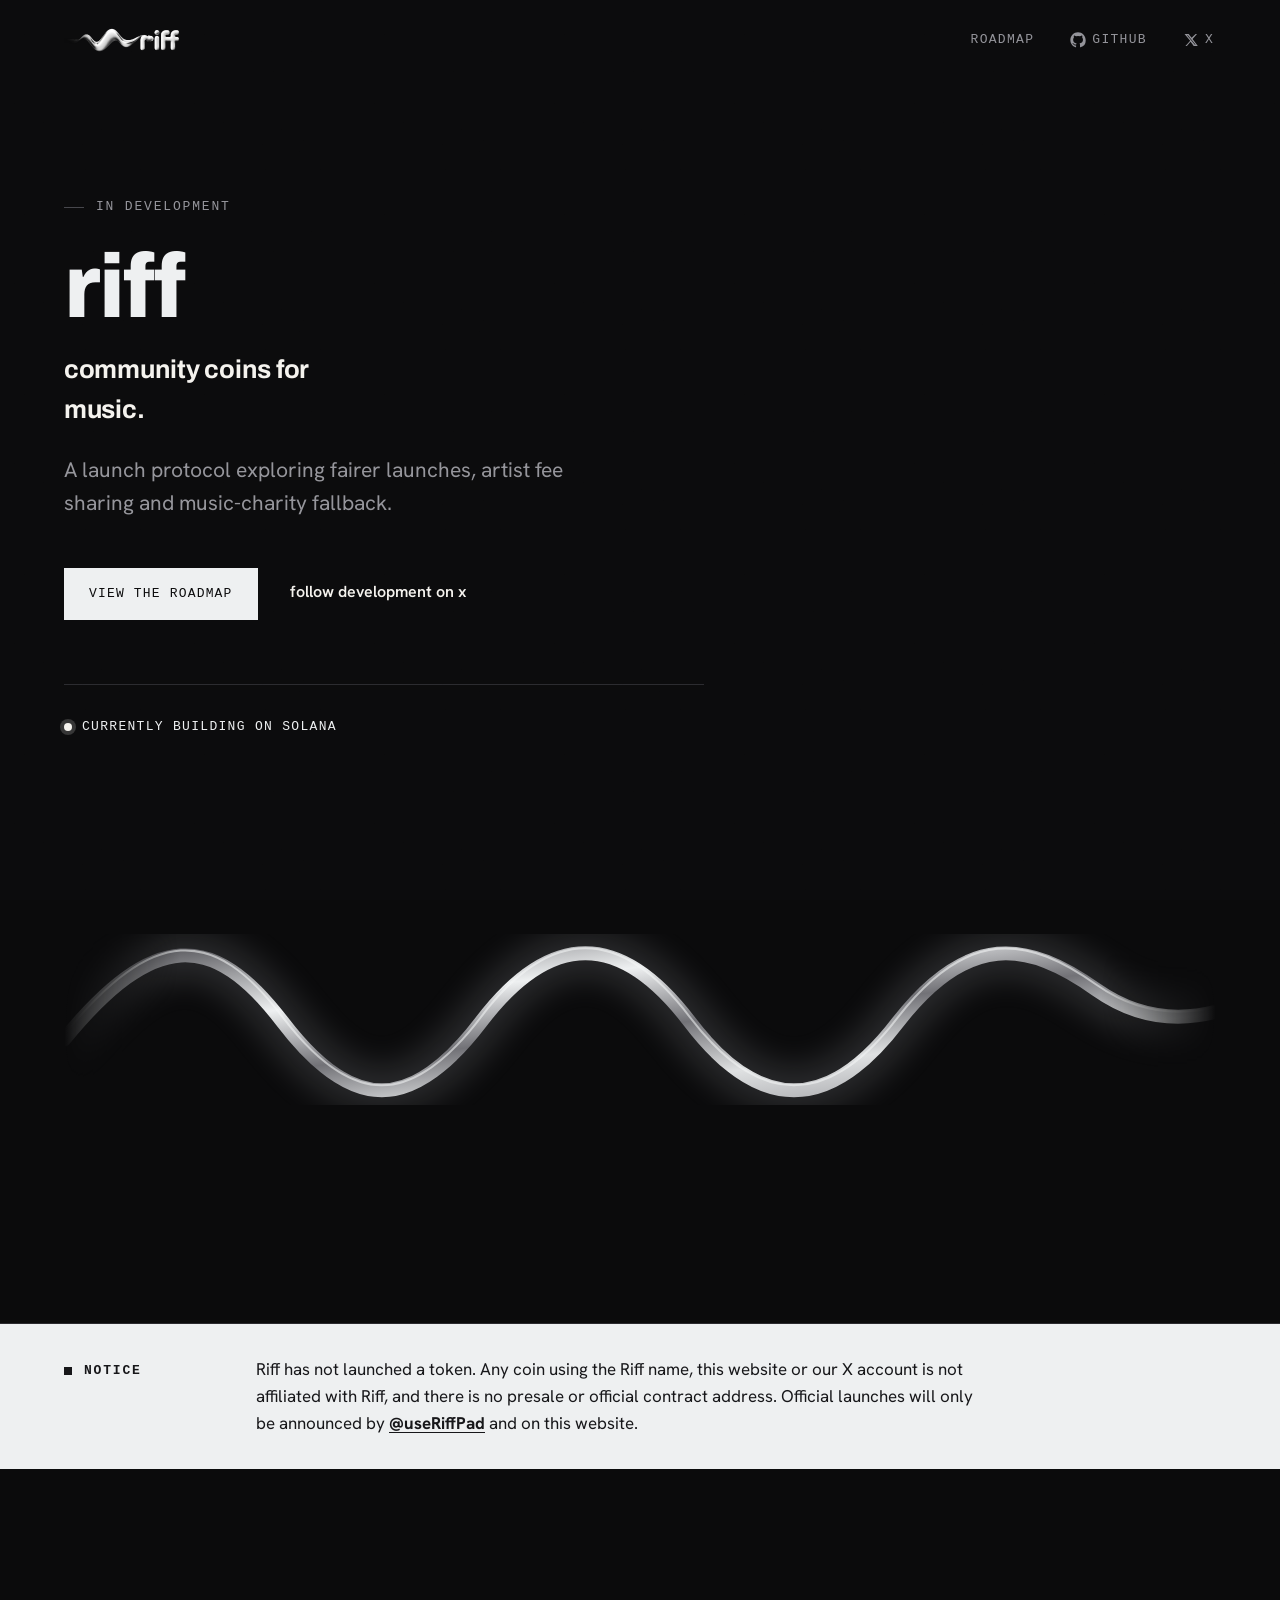
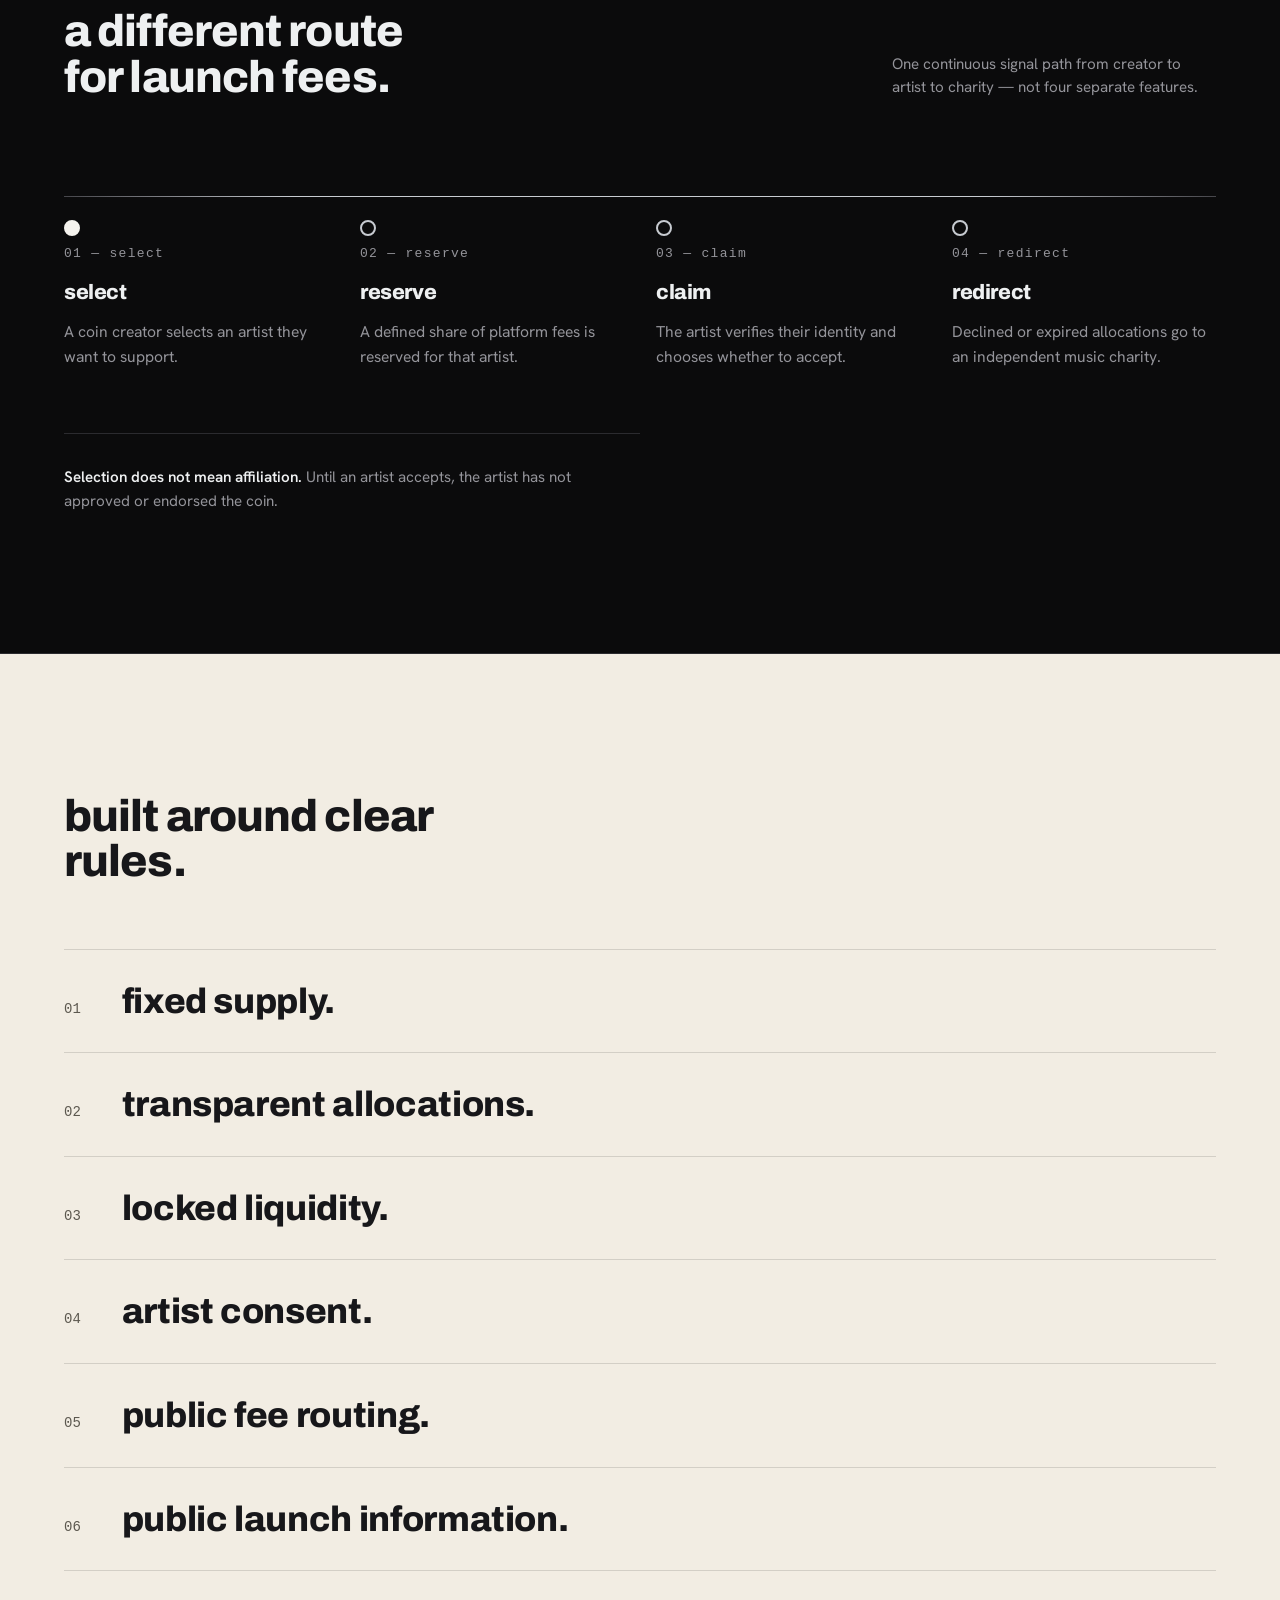
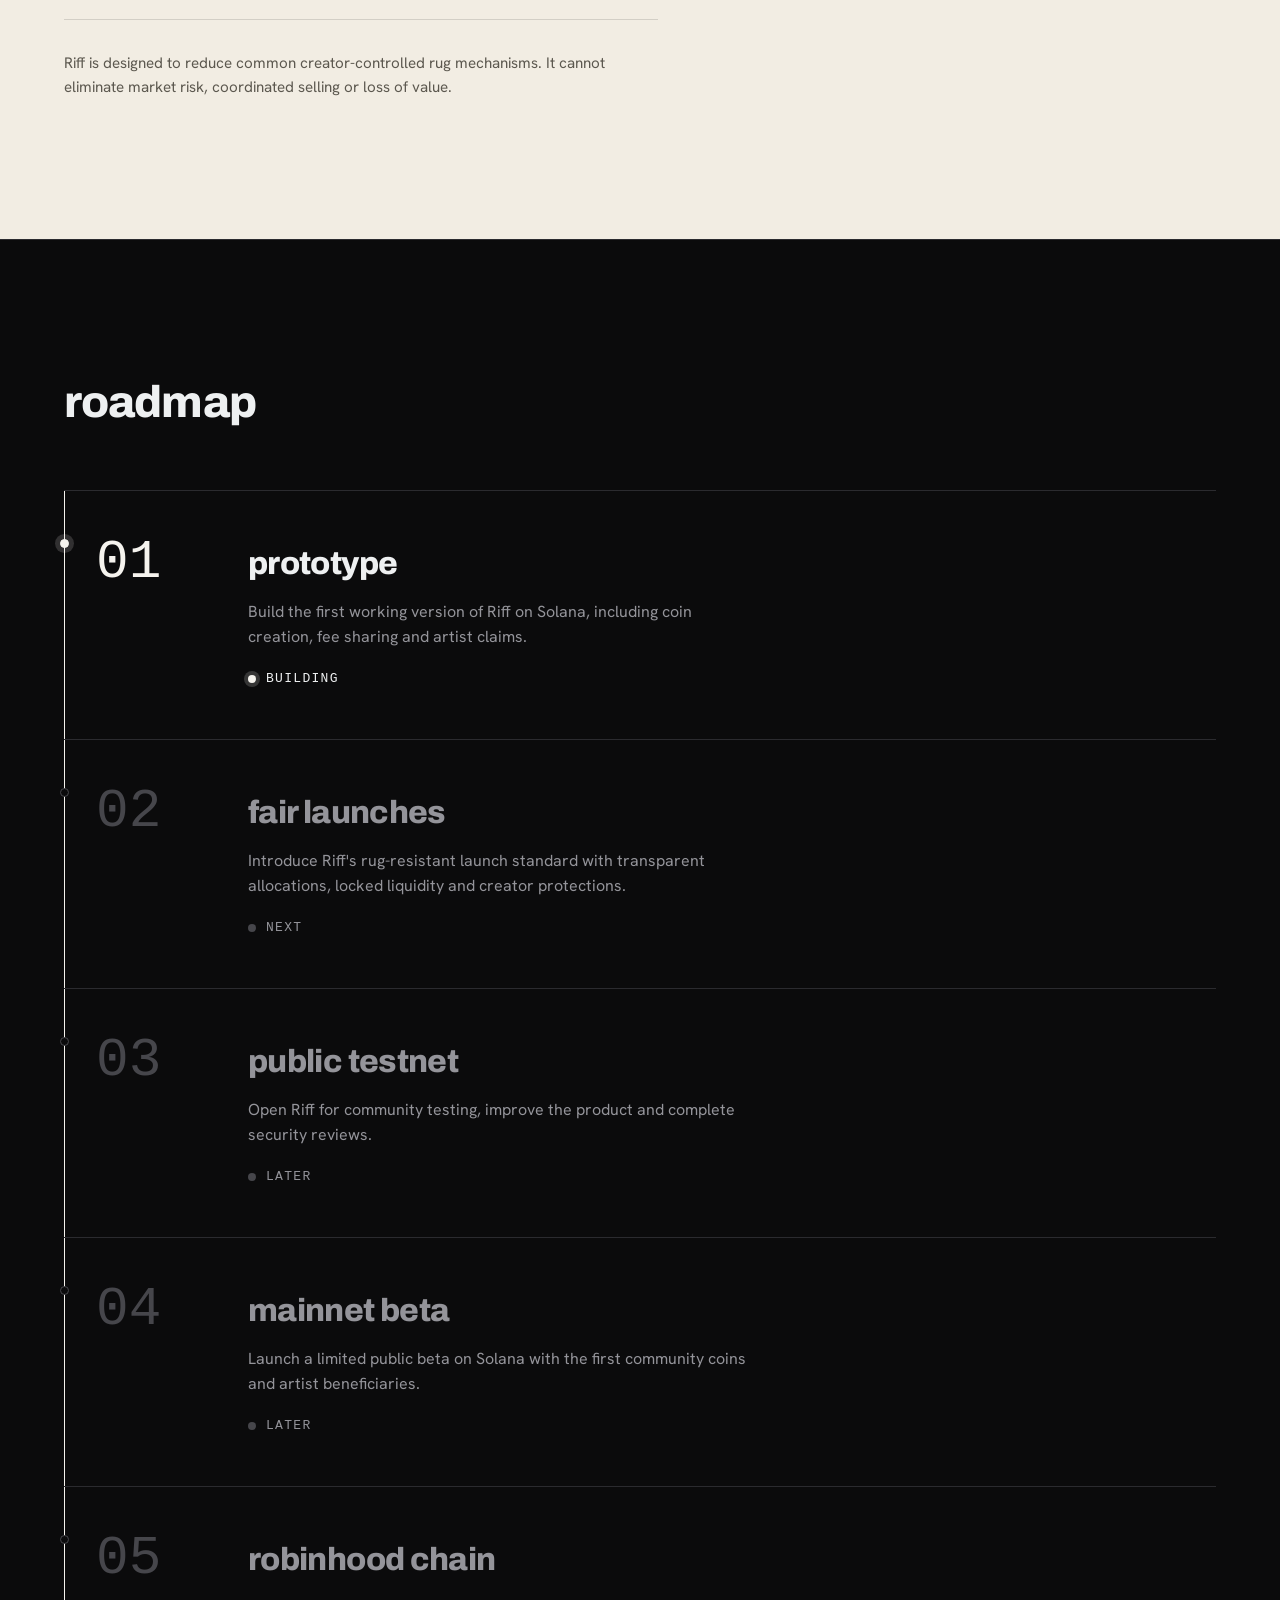
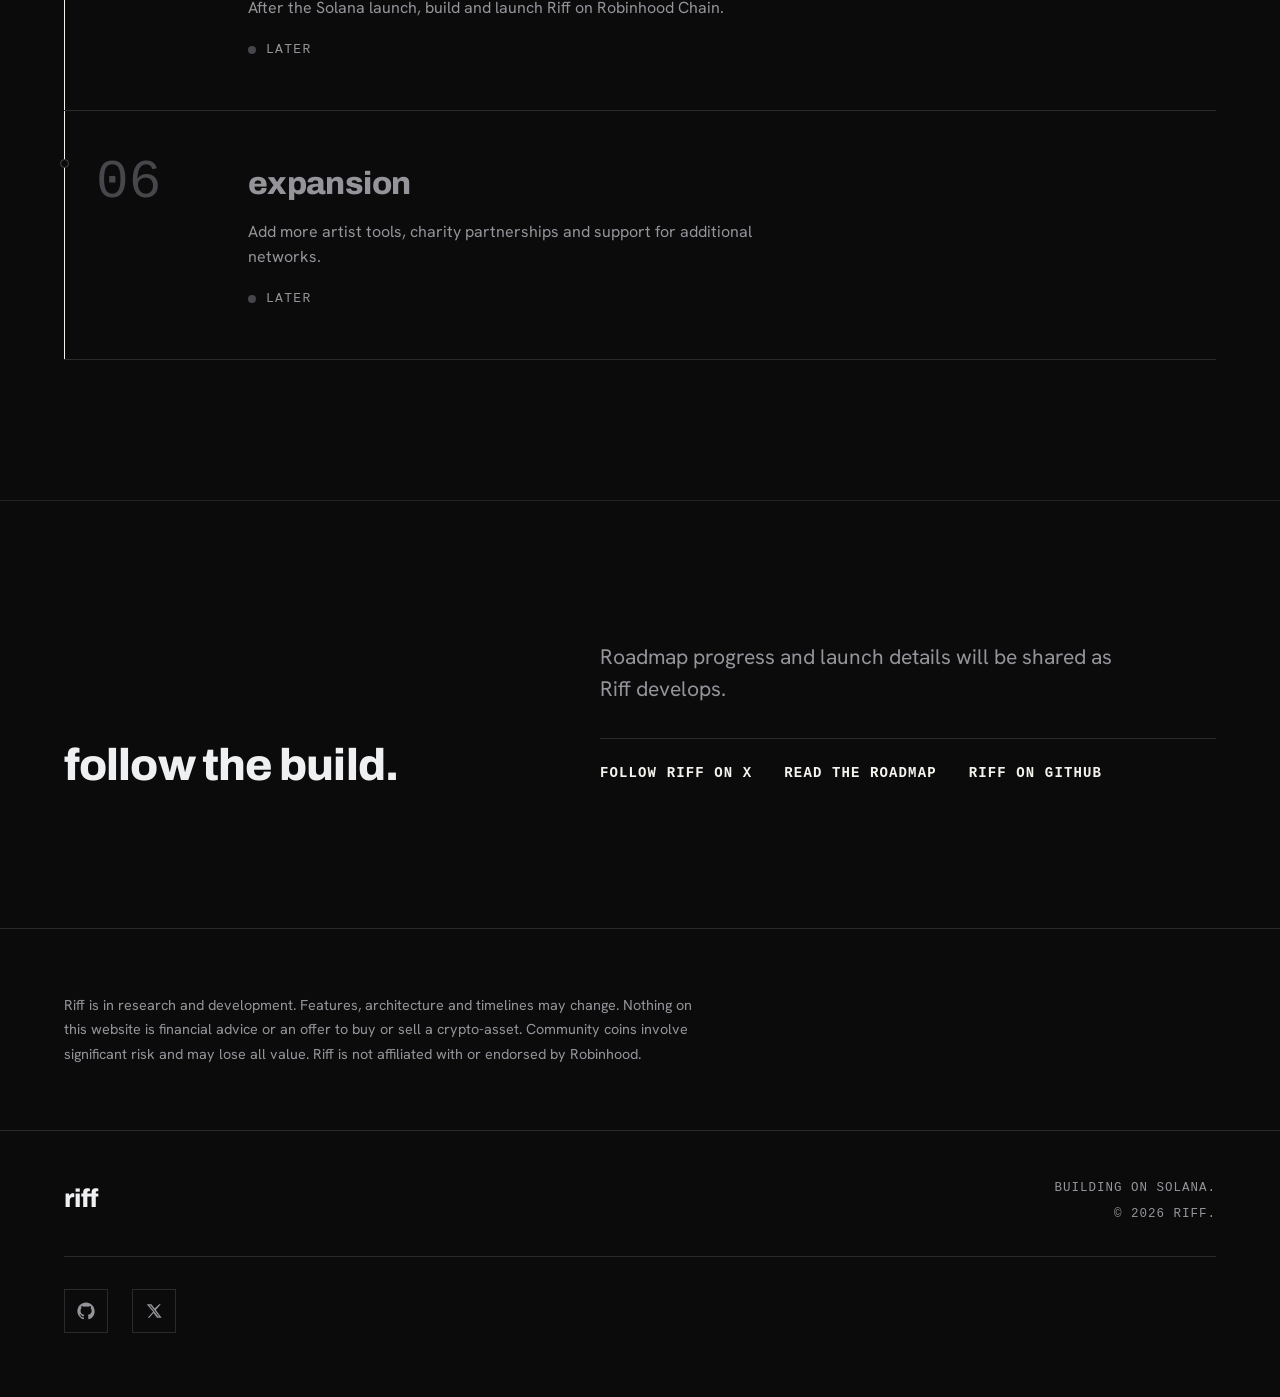
==== index.html @ 33f4cc43 "Add notice that Riff has not launched a token" ====
<!doctype html>
<html lang="en" class="no-js">
<head>
<meta charset="utf-8">
<script>document.documentElement.className='js';</script>
<title>riff — community coins for music</title>
<meta name="description" content="Riff is a launch protocol exploring fairer community coins, artist fee sharing and music-charity fallback.">
<meta name="viewport" content="width=device-width, initial-scale=1">
<meta name="theme-color" content="#0b0b0c">
<link rel="canonical" href="https://use-riff.github.io/">

<link rel="icon" href="assets/favicon.svg" type="image/svg+xml">
<link rel="alternate icon" href="assets/favicon.svg">
<link rel="apple-touch-icon" href="assets/favicon.svg">

<link rel="preload" href="assets/fonts/archivo-variable.woff2" as="font" type="font/woff2" crossorigin>
<link rel="preload" href="assets/fonts/hanken-grotesk-variable.woff2" as="font" type="font/woff2" crossorigin>
<link rel="stylesheet" href="style.css">

<!-- Open Graph -->
<meta property="og:type" content="website">
<meta property="og:title" content="riff — community coins for music">
<meta property="og:description" content="Riff is a launch protocol exploring fairer community coins, artist fee sharing and music-charity fallback.">
<meta property="og:url" content="https://use-riff.github.io/">
<meta property="og:image" content="https://use-riff.github.io/assets/social-card.jpg">
<meta property="og:image:width" content="1200">
<meta property="og:image:height" content="630">

<!-- Twitter / X -->
<meta name="twitter:card" content="summary_large_image">
<meta name="twitter:title" content="riff — community coins for music">
<meta name="twitter:description" content="Riff is a launch protocol exploring fairer community coins, artist fee sharing and music-charity fallback.">
<meta name="twitter:image" content="https://use-riff.github.io/assets/social-card.jpg">

<script type="application/ld+json">
{
  "@context": "https://schema.org",
  "@type": "Organization",
  "name": "riff",
  "url": "https://use-riff.github.io/",
  "description": "Riff is a launch protocol exploring fairer community coins, artist fee sharing and music-charity fallback.",
  "sameAs": [
    "https://github.com/use-riff",
    "https://x.com/useRiffPad"
  ]
}
</script>
</head>
<body>

<a class="skip-link" href="#main">Skip to content</a>

<header class="site-header" data-header>
  <a class="brand" href="#top">
    <img src="assets/riff-logo.webp" width="920" height="191" alt="riff" loading="eager" decoding="async">
  </a>
  <nav aria-label="Primary">
    <ul class="nav-links">
      <li><a href="#roadmap">roadmap</a></li>
      <li>
        <a href="https://github.com/use-riff" target="_blank" rel="noopener noreferrer" aria-label="GitHub">
          <svg class="nav-icon" viewBox="0 0 24 24" fill="currentColor" aria-hidden="true"><path d="M12 .5C5.73.5.5 5.73.5 12c0 5.1 3.29 9.4 7.86 10.94.57.1.78-.25.78-.55v-2.17c-3.2.7-3.87-1.35-3.87-1.35-.53-1.34-1.3-1.7-1.3-1.7-1.06-.72.08-.71.08-.71 1.17.08 1.78 1.2 1.78 1.2 1.04 1.78 2.73 1.27 3.4.97.1-.75.4-1.27.73-1.56-2.55-.29-5.23-1.28-5.23-5.69 0-1.26.45-2.29 1.19-3.09-.12-.29-.52-1.46.11-3.05 0 0 .97-.31 3.18 1.18a11 11 0 0 1 5.79 0c2.2-1.49 3.17-1.18 3.17-1.18.64 1.59.24 2.76.12 3.05.74.8 1.19 1.83 1.19 3.09 0 4.42-2.69 5.4-5.25 5.68.42.36.78 1.07.78 2.16v3.2c0 .31.21.66.79.55A10.52 10.52 0 0 0 23.5 12C23.5 5.73 18.27.5 12 .5z"/></svg>
          <span class="nav-label">github</span>
        </a>
      </li>
      <li>
        <a href="https://x.com/useRiffPad" target="_blank" rel="noopener noreferrer" aria-label="X">
          <svg class="nav-icon" viewBox="0 0 24 24" fill="currentColor" aria-hidden="true"><path d="M18.9 3H21l-6.6 7.53L22.2 21h-6.1l-4.78-6.24L5.8 21H3.7l7.06-8.06L2.3 3h6.24l4.32 5.71L18.9 3zm-1.07 16.17h1.13L7.24 4.74H6.03l11.8 14.43z"/></svg>
          <span class="nav-label">x</span>
        </a>
      </li>
    </ul>
  </nav>
</header>

<main id="main">

  <!-- ============================== HERO ============================== -->
  <section class="hero" id="top">
    <div class="container">
      <div class="hero-copy">
        <p class="eyebrow">in development</p>
        <h1>riff</h1>
        <p class="hero-statement">community coins for music.</p>
        <p class="hero-lead">A launch protocol exploring fairer launches, artist fee sharing and music-charity fallback.</p>
        <div class="hero-actions">
          <a class="btn" href="#roadmap">view the roadmap</a>
          <a class="text-link" href="https://x.com/useRiffPad" target="_blank" rel="noopener noreferrer">follow development on x</a>
        </div>
        <div class="hero-status-row">
          <span class="status is-live"><i class="dot" aria-hidden="true"></i>currently building on solana</span>
        </div>
      </div>

      <div class="sculpture-wrap" aria-hidden="true">
        <div class="sculpture" data-sculpture>
          <svg viewBox="0 0 1160 300" preserveAspectRatio="xMidYMid meet">
            <defs>
              <linearGradient id="ribbonGrad" x1="0%" y1="0%" x2="100%" y2="100%">
                <stop offset="0%" stop-color="#4d4d52"/>
                <stop offset="30%" stop-color="#eef0f1"/>
                <stop offset="52%" stop-color="#727277"/>
                <stop offset="72%" stop-color="#dfe1e2"/>
                <stop offset="100%" stop-color="#8b8b90"/>
              </linearGradient>
              <linearGradient id="edgeFadeGrad" x1="0%" y1="0%" x2="100%" y2="0%">
                <stop offset="0%" stop-color="#fff" stop-opacity="0"/>
                <stop offset="10%" stop-color="#fff" stop-opacity="1"/>
                <stop offset="90%" stop-color="#fff" stop-opacity="1"/>
                <stop offset="100%" stop-color="#fff" stop-opacity="0"/>
              </linearGradient>
              <mask id="edgeFade">
                <rect x="0" y="0" width="1160" height="300" fill="url(#edgeFadeGrad)"/>
              </mask>
              <filter id="ribbonBlur" x="-20%" y="-100%" width="140%" height="300%">
                <feGaussianBlur stdDeviation="16"/>
              </filter>
            </defs>
            <g mask="url(#edgeFade)">
              <g class="ribbon-anim">
                <path d="M0,168 C90,58 150,58 220,150 C290,242 350,242 420,150 C490,58 560,58 630,150 C700,242 770,242 840,150 C910,60 970,68 1040,118 C1080,146 1120,150 1160,140"
                      fill="none" stroke="#c7cbd1" stroke-width="46" stroke-linecap="round" opacity="0.16" filter="url(#ribbonBlur)"/>
                <path d="M0,168 C90,58 150,58 220,150 C290,242 350,242 420,150 C490,58 560,58 630,150 C700,242 770,242 840,150 C910,60 970,68 1040,118 C1080,146 1120,150 1160,140"
                      fill="none" stroke="url(#ribbonGrad)" stroke-width="14" stroke-linecap="round"/>
                <path transform="translate(0,-5)" d="M0,168 C90,58 150,58 220,150 C290,242 350,242 420,150 C490,58 560,58 630,150 C700,242 770,242 840,150 C910,60 970,68 1040,118 C1080,146 1120,150 1160,140"
                      fill="none" stroke="#f6f7f8" stroke-width="2" stroke-linecap="round" opacity="0.55"/>
              </g>
            </g>
          </svg>
        </div>
      </div>
    </div>
  </section>

  <!-- ============================== NOTICE ============================= -->
  <section class="notice" aria-labelledby="notice-title">
    <div class="container">
      <h2 id="notice-title" class="notice-label">notice</h2>
      <p>Riff has not launched a token. Any coin using the Riff name, this website or our X account is not affiliated with Riff, and there is no presale or official contract address. Official launches will only be announced by <a class="notice-link" href="https://x.com/useRiffPad" target="_blank" rel="noopener noreferrer">@useRiffPad</a> and on this website.</p>
    </div>
  </section>

  <!-- ========================== HOW IT WORKS =========================== -->
  <section class="how reveal" id="how-it-works">
    <div class="container">
      <div class="section-head">
        <h2>a different route for launch fees.</h2>
        <p class="section-note">One continuous signal path from creator to artist to charity — not four separate features.</p>
      </div>

      <div class="signal-path">
        <div class="signal-step">
          <span class="signal-num">01 — select</span>
          <h3>select</h3>
          <p>A coin creator selects an artist they want to support.</p>
        </div>
        <div class="signal-step">
          <span class="signal-num">02 — reserve</span>
          <h3>reserve</h3>
          <p>A defined share of platform fees is reserved for that artist.</p>
        </div>
        <div class="signal-step">
          <span class="signal-num">03 — claim</span>
          <h3>claim</h3>
          <p>The artist verifies their identity and chooses whether to accept.</p>
        </div>
        <div class="signal-step">
          <span class="signal-num">04 — redirect</span>
          <h3>redirect</h3>
          <p>Declined or expired allocations go to an independent music charity.</p>
        </div>
      </div>

      <p class="how-note"><strong>Selection does not mean affiliation.</strong> Until an artist accepts, the artist has not approved or endorsed the coin.</p>
    </div>
  </section>

  <!-- ============================ PRINCIPLES =========================== -->
  <section class="principles reveal" id="principles">
    <div class="container">
      <div class="section-head">
        <h2>built around clear rules.</h2>
      </div>
      <ul class="manifesto">
        <li><span class="idx">01</span><p>fixed supply.</p></li>
        <li><span class="idx">02</span><p>transparent allocations.</p></li>
        <li><span class="idx">03</span><p>locked liquidity.</p></li>
        <li><span class="idx">04</span><p>artist consent.</p></li>
        <li><span class="idx">05</span><p>public fee routing.</p></li>
        <li><span class="idx">06</span><p>public launch information.</p></li>
      </ul>
      <p class="principles-note">Riff is designed to reduce common creator-controlled rug mechanisms. It cannot eliminate market risk, coordinated selling or loss of value.</p>
    </div>
  </section>

  <!-- ============================== ROADMAP ============================ -->
  <section class="roadmap reveal" id="roadmap">
    <div class="container">
      <div class="section-head">
        <h2>roadmap</h2>
      </div>

      <div class="roadmap-list" data-roadmap-list>
        <div class="roadmap-track"></div>
        <div class="roadmap-progress" data-roadmap-progress></div>

        <div class="roadmap-item is-active">
          <div class="roadmap-num">01</div>
          <div class="roadmap-body">
            <h3>prototype</h3>
            <p>Build the first working version of Riff on Solana, including coin creation, fee sharing and artist claims.</p>
            <span class="status is-live"><i class="dot" aria-hidden="true"></i>building</span>
          </div>
        </div>

        <div class="roadmap-item">
          <div class="roadmap-num">02</div>
          <div class="roadmap-body">
            <h3>fair launches</h3>
            <p>Introduce Riff's rug-resistant launch standard with transparent allocations, locked liquidity and creator protections.</p>
            <span class="status"><i class="dot" aria-hidden="true"></i>next</span>
          </div>
        </div>

        <div class="roadmap-item">
          <div class="roadmap-num">03</div>
          <div class="roadmap-body">
            <h3>public testnet</h3>
            <p>Open Riff for community testing, improve the product and complete security reviews.</p>
            <span class="status"><i class="dot" aria-hidden="true"></i>later</span>
          </div>
        </div>

        <div class="roadmap-item">
          <div class="roadmap-num">04</div>
          <div class="roadmap-body">
            <h3>mainnet beta</h3>
            <p>Launch a limited public beta on Solana with the first community coins and artist beneficiaries.</p>
            <span class="status"><i class="dot" aria-hidden="true"></i>later</span>
          </div>
        </div>

        <div class="roadmap-item">
          <div class="roadmap-num">05</div>
          <div class="roadmap-body">
            <h3>robinhood chain</h3>
            <p>After the Solana launch, build and launch Riff on Robinhood Chain.</p>
            <span class="status"><i class="dot" aria-hidden="true"></i>later</span>
          </div>
        </div>

        <div class="roadmap-item">
          <div class="roadmap-num">06</div>
          <div class="roadmap-body">
            <h3>expansion</h3>
            <p>Add more artist tools, charity partnerships and support for additional networks.</p>
            <span class="status"><i class="dot" aria-hidden="true"></i>later</span>
          </div>
        </div>
      </div>
    </div>
  </section>

  <!-- ============================= UPDATES ============================= -->
  <section class="updates reveal" id="updates">
    <div class="container">
      <h2>follow the build.</h2>
      <div class="updates-body">
        <p>Roadmap progress and launch details will be shared as Riff develops.</p>
        <div class="updates-links">
          <a class="text-link" href="https://x.com/useRiffPad" target="_blank" rel="noopener noreferrer">follow riff on x</a>
          <a class="text-link" href="#roadmap">read the roadmap</a>
          <a class="text-link" href="https://github.com/use-riff" target="_blank" rel="noopener noreferrer">riff on github</a>
        </div>
      </div>
    </div>
  </section>

  <!-- ============================ DISCLAIMER =========================== -->
  <section class="disclaimer">
    <div class="container">
      <p>Riff is in research and development. Features, architecture and timelines may change. Nothing on this website is financial advice or an offer to buy or sell a crypto-asset. Community coins involve significant risk and may lose all value. Riff is not affiliated with or endorsed by Robinhood.</p>
    </div>
  </section>

</main>

<footer class="site-footer">
  <div class="container">
    <div class="footer-row">
      <span class="footer-brand">riff</span>
      <div class="footer-meta">
        <span>building on solana.</span>
        <span>&copy; 2026 riff.</span>
      </div>
    </div>
    <div class="footer-links">
      <a href="https://github.com/use-riff" target="_blank" rel="noopener noreferrer" aria-label="Riff on GitHub">
        <svg viewBox="0 0 24 24" fill="currentColor" aria-hidden="true"><path d="M12 .5C5.73.5.5 5.73.5 12c0 5.1 3.29 9.4 7.86 10.94.57.1.78-.25.78-.55v-2.17c-3.2.7-3.87-1.35-3.87-1.35-.53-1.34-1.3-1.7-1.3-1.7-1.06-.72.08-.71.08-.71 1.17.08 1.78 1.2 1.78 1.2 1.04 1.78 2.73 1.27 3.4.97.1-.75.4-1.27.73-1.56-2.55-.29-5.23-1.28-5.23-5.69 0-1.26.45-2.29 1.19-3.09-.12-.29-.52-1.46.11-3.05 0 0 .97-.31 3.18 1.18a11 11 0 0 1 5.79 0c2.2-1.49 3.17-1.18 3.17-1.18.64 1.59.24 2.76.12 3.05.74.8 1.19 1.83 1.19 3.09 0 4.42-2.69 5.4-5.25 5.68.42.36.78 1.07.78 2.16v3.2c0 .31.21.66.79.55A10.52 10.52 0 0 0 23.5 12C23.5 5.73 18.27.5 12 .5z"/></svg>
      </a>
      <a href="https://x.com/useRiffPad" target="_blank" rel="noopener noreferrer" aria-label="Riff on X">
        <svg viewBox="0 0 24 24" fill="currentColor" aria-hidden="true"><path d="M18.9 3H21l-6.6 7.53L22.2 21h-6.1l-4.78-6.24L5.8 21H3.7l7.06-8.06L2.3 3h6.24l4.32 5.71L18.9 3zm-1.07 16.17h1.13L7.24 4.74H6.03l11.8 14.43z"/></svg>
      </a>
    </div>
  </div>
</footer>

<script src="script.js" defer></script>
</body>
</html>
---- style.css ----
/* ==========================================================================
   riff — style system
   Underground audio hardware meets experimental editorial design.
   ========================================================================== */

@font-face{
  font-family:'Archivo';
  src:url('assets/fonts/archivo-variable.woff2') format('woff2');
  font-weight:100 900;
  font-style:normal;
  font-display:swap;
}
@font-face{
  font-family:'Hanken Grotesk';
  src:url('assets/fonts/hanken-grotesk-variable.woff2') format('woff2');
  font-weight:300 800;
  font-style:normal;
  font-display:swap;
}

:root{
  /* color */
  --c-black:#0b0b0c;
  --c-graphite-1:#151517;
  --c-graphite-2:#2b2b2f;
  --c-graphite-3:#46464b;
  --c-offwhite:#f2ede3;
  --c-ink:#17171a;
  --c-ink-muted:#5c584f;
  --c-ink-line:rgba(23,23,26,0.14);
  --c-silver:#c7cbd1;
  --c-silver-bright:#eef0f1;
  --c-white:#f5f3ee;
  --c-muted:#94949a;
  --c-active:#f5f3ee;
  --c-active-dim:#38383c;

  /* type */
  --font-display:'Archivo', Arial Black, sans-serif;
  --font-body:'Hanken Grotesk', system-ui, -apple-system, sans-serif;
  --font-mono: ui-monospace, 'SF Mono', 'Cascadia Mono', 'Roboto Mono', Consolas, monospace;

  --fs-hero: clamp(3.4rem, 4.4vw + 2.1rem, 8.4rem);
  --fs-h2: clamp(2.1rem, 1.6vw + 1.5rem, 3.6rem);
  --fs-h3: clamp(1.3rem, 0.7vw + 1.05rem, 1.7rem);
  --fs-lead: clamp(1.125rem, 0.4vw + 1rem, 1.4rem);
  --fs-body: 1rem;
  --fs-label: 0.8125rem;
  --fs-num: clamp(2.6rem, 3vw + 1rem, 5.5rem);

  /* spacing */
  --sp-1:4px; --sp-2:8px; --sp-3:12px; --sp-4:16px; --sp-5:24px;
  --sp-6:32px; --sp-7:48px; --sp-8:64px; --sp-9:96px; --sp-10:140px;

  --gutter: clamp(20px, 5vw, 64px);
  --maxw: 1440px;

  /* motion */
  --ease: cubic-bezier(.16,.84,.44,1);
  --dur-fast:150ms; --dur-med:420ms; --dur-slow:900ms;
}

/* ---- reset ---- */
*,*::before,*::after{box-sizing:border-box;}
html{-webkit-text-size-adjust:100%; scroll-behavior:smooth;}
@media (prefers-reduced-motion: reduce){
  html{scroll-behavior:auto;}
}
body{
  margin:0;
  background:var(--c-black);
  color:var(--c-white);
  font-family:var(--font-body);
  font-size:16px;
  line-height:1.55;
  overflow-x:hidden;
}
img{max-width:100%; display:block;}
a{color:inherit;}
h1,h2,h3{
  font-family:var(--font-display);
  font-weight:800;
  letter-spacing:-0.02em;
  margin:0;
}
p{margin:0;}
ul{margin:0; padding:0; list-style:none;}
button{font:inherit;}

::selection{background:var(--c-active); color:var(--c-black);}
.principles ::selection{background:var(--c-ink); color:var(--c-offwhite);}

:focus{outline:none;}
:focus-visible{
  outline:2px solid var(--c-active);
  outline-offset:4px;
}
.principles :focus-visible{
  outline-color:var(--c-ink);
}

.container{
  max-width:var(--maxw);
  margin:0 auto;
  padding-left:var(--gutter);
  padding-right:var(--gutter);
}

/* ---- skip link ---- */
.skip-link{
  position:absolute;
  left:var(--sp-4);
  top:-60px;
  background:var(--c-white);
  color:var(--c-black);
  padding:12px 18px;
  font-family:var(--font-mono);
  font-size:14px;
  text-transform:uppercase;
  letter-spacing:0.08em;
  z-index:200;
  transition:top var(--dur-fast) var(--ease);
}
.skip-link:focus{top:var(--sp-4);}

/* ---- meta label / eyebrow ---- */
.eyebrow{
  font-family:var(--font-mono);
  font-size:var(--fs-label);
  text-transform:uppercase;
  letter-spacing:0.14em;
  color:var(--c-muted);
  display:flex;
  align-items:center;
  gap:var(--sp-3);
}
.eyebrow::before{
  content:"";
  width:20px;
  height:1px;
  background:var(--c-graphite-3);
  display:inline-block;
}

/* ---- header ---- */
.site-header{
  position:sticky;
  top:0;
  z-index:100;
  display:flex;
  align-items:center;
  justify-content:space-between;
  padding:18px var(--gutter);
  background:rgba(11,11,12,0);
  border-bottom:1px solid transparent;
  transition:background var(--dur-med) var(--ease), border-color var(--dur-med) var(--ease);
}
.site-header.is-scrolled{
  background:rgba(11,11,12,0.86);
  border-bottom-color:var(--c-graphite-2);
}
@supports (backdrop-filter: blur(6px)){
  .site-header.is-scrolled{ backdrop-filter:blur(6px); }
}
.brand{
  display:flex;
  align-items:center;
  gap:10px;
  text-decoration:none;
  min-height:44px;
}
.brand img{
  height:24px;
  width:auto;
}
.brand:focus-visible{outline-offset:6px;}

.nav-links{
  display:flex;
  align-items:center;
  gap:var(--sp-6);
}
.nav-links a{
  text-decoration:none;
  font-family:var(--font-mono);
  font-size:13px;
  text-transform:uppercase;
  letter-spacing:0.1em;
  color:var(--c-muted);
  padding:10px 2px;
  position:relative;
  min-height:44px;
  display:inline-flex;
  align-items:center;
}
.nav-links a::after{
  content:"";
  position:absolute;
  left:0; right:0; bottom:6px;
  height:1px;
  background:var(--c-silver-bright);
  transform:scaleX(0);
  transform-origin:left;
  transition:transform var(--dur-med) var(--ease);
}
.nav-links a:hover, .nav-links a:focus-visible{
  color:var(--c-white);
}
.nav-links a:hover::after, .nav-links a:focus-visible::after{
  transform:scaleX(1);
}
.nav-icon{width:16px; height:16px; vertical-align:-3px; margin-right:6px;}

@media (max-width:480px){
  .nav-links{gap:var(--sp-4);}
  .nav-label{display:none;}
  .nav-icon{margin-right:0;}
  .brand img{height:20px;}
}

/* ---- text links ---- */
.text-link{
  text-decoration:none;
  font-weight:600;
  color:var(--c-white);
  background-image:linear-gradient(var(--c-silver-bright), var(--c-silver-bright));
  background-repeat:no-repeat;
  background-position:0 100%;
  background-size:0% 1px;
  padding-bottom:3px;
  transition:background-size var(--dur-med) var(--ease);
}
.text-link:hover, .text-link:focus-visible{background-size:100% 1px;}
.text-link--muted{color:var(--c-muted);}

/* ---- buttons ---- */
.btn{
  display:inline-flex;
  align-items:center;
  justify-content:center;
  gap:var(--sp-2);
  font-family:var(--font-mono);
  font-size:13px;
  text-transform:uppercase;
  letter-spacing:0.09em;
  text-decoration:none;
  padding:15px 24px;
  min-height:44px;
  border:1px solid var(--c-silver-bright);
  background:var(--c-silver-bright);
  color:var(--c-black);
  transition:background var(--dur-fast) var(--ease), color var(--dur-fast) var(--ease), border-color var(--dur-fast) var(--ease);
}
.btn:hover, .btn:focus-visible{background:transparent; color:var(--c-silver-bright);}
.btn.ghost{background:transparent; color:var(--c-white); border-color:var(--c-graphite-3);}
.btn.ghost:hover, .btn.ghost:focus-visible{border-color:var(--c-silver-bright); color:var(--c-silver-bright);}

/* ---- status ---- */
.status{
  display:inline-flex;
  align-items:center;
  gap:10px;
  font-family:var(--font-mono);
  font-size:var(--fs-label);
  text-transform:uppercase;
  letter-spacing:0.1em;
  color:var(--c-muted);
}
.status .dot{
  width:8px; height:8px; border-radius:50%;
  background:var(--c-graphite-3);
  flex:none;
}
.status.is-live .dot{
  background:var(--c-active);
  box-shadow:0 0 0 4px rgba(245,243,238,0.18);
}
.status.is-live{color:var(--c-silver-bright);}

/* ==========================================================================
   HERO
   ========================================================================== */
.hero{
  position:relative;
  padding:calc(var(--sp-9) + 20px) 0 var(--sp-9);
  border-bottom:1px solid var(--c-graphite-2);
  overflow:hidden;
}
.hero .container{
  display:grid;
  grid-template-columns:minmax(0,1fr);
  gap:var(--sp-8);
}
.hero-copy{
  max-width:640px;
}
.hero-copy .eyebrow{margin-bottom:var(--sp-6);}
.hero h1{
  font-size:var(--fs-hero);
  line-height:0.86;
  text-transform:lowercase;
  color:var(--c-silver-bright);
  margin-bottom:var(--sp-5);
}
.hero-statement{
  font-family:var(--font-display);
  font-weight:700;
  font-size:var(--fs-h3);
  color:var(--c-white);
  text-transform:lowercase;
  max-width:20ch;
  margin-bottom:var(--sp-5);
  letter-spacing:-0.01em;
}
.hero-lead{
  font-size:var(--fs-lead);
  color:var(--c-muted);
  max-width:46ch;
  margin-bottom:var(--sp-7);
}
.hero-actions{
  display:flex;
  flex-wrap:wrap;
  align-items:center;
  gap:var(--sp-6);
  margin-bottom:var(--sp-8);
}
.hero-status-row{
  display:flex;
  flex-wrap:wrap;
  gap:var(--sp-5);
  align-items:center;
  padding-top:var(--sp-6);
  border-top:1px solid var(--c-graphite-2);
}

.sculpture-wrap{
  position:relative;
  width:100%;
  height:clamp(220px, 32vw, 420px);
  margin-top:var(--sp-4);
  perspective:1400px;
}
.sculpture{
  width:100%;
  height:100%;
  transform-style:preserve-3d;
  transition:transform 0.3s var(--ease);
  will-change:transform;
}
.sculpture svg{
  width:100%;
  height:100%;
  overflow:visible;
}
.ribbon-anim{
  transform-box:fill-box;
  transform-origin:center;
  animation:ribbonBob 9s ease-in-out infinite;
}
@keyframes ribbonBob{
  0%,100%{ transform:translateY(0) scaleY(1); }
  50%{ transform:translateY(-6px) scaleY(1.015); }
}
.anim-paused .ribbon-anim{ animation-play-state:paused; }

.hero h1{
  animation:heroResolve 1.1s var(--ease) both;
}
@keyframes heroResolve{
  from{ opacity:0; clip-path:inset(0 0 100% 0); }
  to{ opacity:1; clip-path:inset(0 0 0% 0); }
}

.sculpture-fallback-note{
  position:absolute;
  bottom:-2px;
  right:0;
  font-family:var(--font-mono);
  font-size:11px;
  color:var(--c-graphite-3);
  letter-spacing:0.08em;
  text-transform:uppercase;
}

/* ==========================================================================
   NOTICE
   ========================================================================== */
.notice{
  background:var(--c-silver-bright);
  color:var(--c-ink);
  padding:var(--sp-6) 0;
}
.notice .container{
  display:grid;
  grid-template-columns:160px minmax(0,1fr);
  gap:var(--sp-6);
  align-items:baseline;
}
.notice-label{
  font-family:var(--font-mono);
  font-size:var(--fs-label);
  font-weight:700;
  text-transform:uppercase;
  letter-spacing:0.14em;
  color:var(--c-ink);
  display:flex;
  align-items:center;
  gap:var(--sp-3);
}
.notice-label::before{
  content:"";
  width:8px; height:8px;
  background:var(--c-ink);
  flex:none;
}
.notice p{
  max-width:72ch;
  font-size:1.0625rem;
  line-height:1.6;
}
.notice-link{
  color:var(--c-ink);
  font-weight:700;
  text-decoration:underline;
  text-underline-offset:3px;
  text-decoration-thickness:1px;
}
.notice ::selection{background:var(--c-ink); color:var(--c-silver-bright);}
.notice :focus-visible{outline-color:var(--c-ink);}
@media (max-width:640px){
  .notice .container{grid-template-columns:1fr; gap:var(--sp-3);}
}

/* ==========================================================================
   SECTION SCAFFOLDING
   ========================================================================== */
section{position:relative;}
.section-head{
  display:flex;
  flex-wrap:wrap;
  justify-content:space-between;
  align-items:flex-end;
  gap:var(--sp-6);
  margin-bottom:var(--sp-8);
}
.section-head h2{
  font-size:var(--fs-h2);
  line-height:1.02;
  text-transform:lowercase;
  color:var(--c-silver-bright);
  max-width:14ch;
}
.section-note{
  max-width:36ch;
  color:var(--c-muted);
  font-size:0.95rem;
}

/* ==========================================================================
   HOW IT WORKS — signal path
   ========================================================================== */
.how{
  padding:var(--sp-10) 0;
  border-bottom:1px solid var(--c-graphite-2);
}
.signal-path{
  position:relative;
  display:grid;
  grid-template-columns:repeat(4, 1fr);
  gap:var(--sp-6);
  padding-top:var(--sp-6);
}
.signal-path::before{
  content:"";
  position:absolute;
  left:0; right:0; top:32px;
  height:1px;
  background:linear-gradient(90deg, var(--c-graphite-3), var(--c-silver) 20%, var(--c-silver) 80%, var(--c-graphite-3));
}
.signal-step{
  position:relative;
  padding-top:var(--sp-7);
}
.signal-step::before{
  content:"";
  position:absolute;
  top:24px; left:0;
  width:16px; height:16px;
  background:var(--c-black);
  border:2px solid var(--c-silver);
  border-radius:50%;
}
.signal-step:first-child::before{background:var(--c-active); border-color:var(--c-active);}
.signal-num{
  font-family:var(--font-mono);
  font-size:13px;
  color:var(--c-muted);
  letter-spacing:0.1em;
  display:block;
  margin-bottom:var(--sp-3);
}
.signal-step h3{
  font-size:1.3rem;
  text-transform:lowercase;
  margin-bottom:var(--sp-3);
  color:var(--c-silver-bright);
}
.signal-step p{
  color:var(--c-muted);
  font-size:0.98rem;
  max-width:34ch;
}
.how-note{
  margin-top:var(--sp-8);
  padding-top:var(--sp-6);
  border-top:1px solid var(--c-graphite-2);
  max-width:64ch;
  color:var(--c-muted);
  font-size:0.95rem;
}
.how-note strong{color:var(--c-silver-bright); font-weight:600;}

@media (max-width:860px){
  .signal-path{
    grid-template-columns:1fr;
    gap:var(--sp-7);
  }
  .signal-path::before{
    left:7px; right:auto; top:0; bottom:0; width:1px; height:auto;
    background:linear-gradient(180deg, var(--c-graphite-3), var(--c-silver) 15%, var(--c-silver) 85%, var(--c-graphite-3));
  }
  .signal-step{padding-top:0; padding-left:var(--sp-7);}
  .signal-step::before{top:4px; left:0;}
}

/* ==========================================================================
   PRINCIPLES — manifesto
   ========================================================================== */
.principles{
  padding:var(--sp-10) 0;
  background:var(--c-offwhite);
  color:var(--c-ink);
  border-bottom:1px solid var(--c-graphite-2);
}
.principles .section-head h2{color:var(--c-ink);}
.principles .section-note{color:var(--c-ink-muted);}
.manifesto{
  border-top:1px solid var(--c-ink-line);
}
.manifesto li{
  border-bottom:1px solid var(--c-ink-line);
  padding:var(--sp-5) 0;
  display:flex;
  align-items:baseline;
  gap:var(--sp-5);
}
.manifesto li span.idx{
  font-family:var(--font-mono);
  font-size:14px;
  color:var(--c-ink-muted);
  width:2.4em;
  flex:none;
}
.manifesto li p{
  font-family:var(--font-display);
  font-weight:800;
  font-size:clamp(1.3rem, 1.6vw + 1rem, 2.2rem);
  text-transform:lowercase;
  letter-spacing:-0.01em;
}
.principles-note{
  margin-top:var(--sp-7);
  max-width:66ch;
  color:var(--c-ink-muted);
  font-size:0.95rem;
  padding-top:var(--sp-6);
  border-top:1px solid var(--c-ink-line);
}

/* ==========================================================================
   ROADMAP
   ========================================================================== */
.roadmap{
  padding:var(--sp-10) 0;
  border-bottom:1px solid var(--c-graphite-2);
}
.roadmap-list{
  position:relative;
  border-top:1px solid var(--c-graphite-2);
}
.roadmap-track{
  position:absolute;
  left:0; top:0; bottom:0;
  width:1px;
  background:var(--c-graphite-2);
}
.roadmap-progress{
  position:absolute;
  left:0; top:0;
  width:1px;
  height:0%;
  background:var(--c-active);
  transition:height 0.2s linear;
}
.roadmap-item{
  position:relative;
  display:grid;
  grid-template-columns:120px 1fr;
  gap:var(--sp-6);
  padding:var(--sp-7) 0;
  border-bottom:1px solid var(--c-graphite-2);
  padding-left:var(--sp-6);
}
.roadmap-item::before{
  content:"";
  position:absolute;
  left:-4px; top:var(--sp-7);
  width:9px; height:9px;
  background:var(--c-black);
  border:1px solid var(--c-graphite-3);
  border-radius:50%;
}
.roadmap-item.is-active::before{
  background:var(--c-active);
  border-color:var(--c-active);
  box-shadow:0 0 0 5px rgba(245,243,238,0.16);
}
.roadmap-num{
  font-family:var(--font-mono);
  font-size:var(--fs-num);
  line-height:0.9;
  color:var(--c-graphite-3);
}
.roadmap-item.is-active .roadmap-num{color:var(--c-active);}
.roadmap-body h3{
  font-size:clamp(1.4rem, 1.2vw + 1.1rem, 2rem);
  text-transform:lowercase;
  color:var(--c-silver-bright);
  margin-bottom:var(--sp-3);
}
.roadmap-item:not(.is-active) h3{color:var(--c-muted);}
.roadmap-body p{
  color:var(--c-muted);
  max-width:56ch;
  margin-bottom:var(--sp-4);
}

@media (max-width:640px){
  .roadmap-item{grid-template-columns:1fr; gap:var(--sp-3);}
  .roadmap-num{font-size:2.4rem;}
}

/* ==========================================================================
   UPDATES
   ========================================================================== */
.updates{
  padding:var(--sp-10) 0;
  border-bottom:1px solid var(--c-graphite-2);
}
.updates .container{
  display:grid;
  grid-template-columns:minmax(0,5fr) minmax(0,7fr);
  gap:var(--sp-9);
  align-items:end;
}
.updates h2{
  font-size:var(--fs-h2);
  line-height:1.02;
  text-transform:lowercase;
  color:var(--c-silver-bright);
}
.updates-body p{
  color:var(--c-muted);
  max-width:44ch;
  margin-bottom:var(--sp-6);
  font-size:var(--fs-lead);
}
.updates-links{
  display:flex;
  flex-wrap:wrap;
  gap:var(--sp-3) var(--sp-6);
  padding-top:var(--sp-5);
  border-top:1px solid var(--c-graphite-2);
}
.updates-links a{
  font-family:var(--font-mono);
  font-size:14px;
  text-transform:uppercase;
  letter-spacing:0.08em;
}

@media (max-width:860px){
  .updates .container{grid-template-columns:1fr; gap:var(--sp-6);}
}

/* ==========================================================================
   DISCLAIMER
   ========================================================================== */
.disclaimer{
  padding:var(--sp-8) 0;
  border-bottom:1px solid var(--c-graphite-2);
}
.disclaimer p{
  font-size:0.9rem;
  color:var(--c-muted);
  max-width:80ch;
  line-height:1.7;
}

/* ==========================================================================
   FOOTER
   ========================================================================== */
.site-footer{
  padding:var(--sp-7) 0 var(--sp-8);
}
.footer-row{
  display:flex;
  flex-wrap:wrap;
  justify-content:space-between;
  gap:var(--sp-6);
}
.footer-brand{
  font-family:var(--font-display);
  font-weight:800;
  font-size:1.6rem;
  text-transform:lowercase;
  color:var(--c-silver-bright);
}
.footer-meta{
  font-family:var(--font-mono);
  font-size:12.5px;
  color:var(--c-muted);
  text-transform:uppercase;
  letter-spacing:0.08em;
  display:flex;
  flex-direction:column;
  gap:6px;
  text-align:right;
}
.footer-links{
  display:flex;
  gap:var(--sp-5);
  margin-top:var(--sp-6);
  padding-top:var(--sp-6);
  border-top:1px solid var(--c-graphite-2);
}
.footer-links a{
  display:inline-flex;
  align-items:center;
  justify-content:center;
  width:44px;
  height:44px;
  border:1px solid var(--c-graphite-2);
  text-decoration:none;
  color:var(--c-muted);
  transition:border-color var(--dur-fast) var(--ease), color var(--dur-fast) var(--ease);
}
.footer-links a:hover, .footer-links a:focus-visible{
  border-color:var(--c-silver-bright);
  color:var(--c-silver-bright);
}
.footer-links svg{width:18px; height:18px;}

@media (max-width:640px){
  .footer-meta{text-align:left; align-items:flex-start;}
}

/* ==========================================================================
   SCROLL REVEAL
   ========================================================================== */
.reveal{
  opacity:0;
  transform:translateY(18px);
  transition:opacity 0.7s var(--ease), transform 0.7s var(--ease), clip-path 0.7s var(--ease);
  clip-path:inset(0 0 8% 0);
}
.reveal.is-visible{
  opacity:1;
  transform:translateY(0);
  clip-path:inset(0 0 0% 0);
}
@media (prefers-reduced-motion: reduce){
  .reveal{opacity:1; transform:none; clip-path:none; transition:none;}
}

/* ==========================================================================
   REDUCED MOTION / NO-JS GLOBAL GUARDS
   ========================================================================== */
.no-js .reveal{opacity:1; transform:none; clip-path:none;}

@media (prefers-reduced-motion: reduce){
  *{animation-duration:0.001ms !important; animation-iteration-count:1 !important; transition-duration:0.001ms !important; scroll-behavior:auto !important;}
}

/* generic film-grain texture, extremely low opacity, decorative only */
body::before{
  content:"";
  position:fixed;
  inset:0;
  pointer-events:none;
  z-index:1;
  opacity:0.035;
  mix-blend-mode:overlay;
  background-image:url('assets/grain.svg');
  background-size:180px;
}

/* ==========================================================================
   RESPONSIVE — large screens
   ========================================================================== */
@media (min-width:1600px){
  :root{ --gutter:96px; }
}

/* ---- utility ---- */
.visually-hidden{
  position:absolute !important;
  width:1px; height:1px;
  padding:0; margin:-1px;
  overflow:hidden;
  clip:rect(0,0,0,0);
  white-space:nowrap;
  border:0;
}
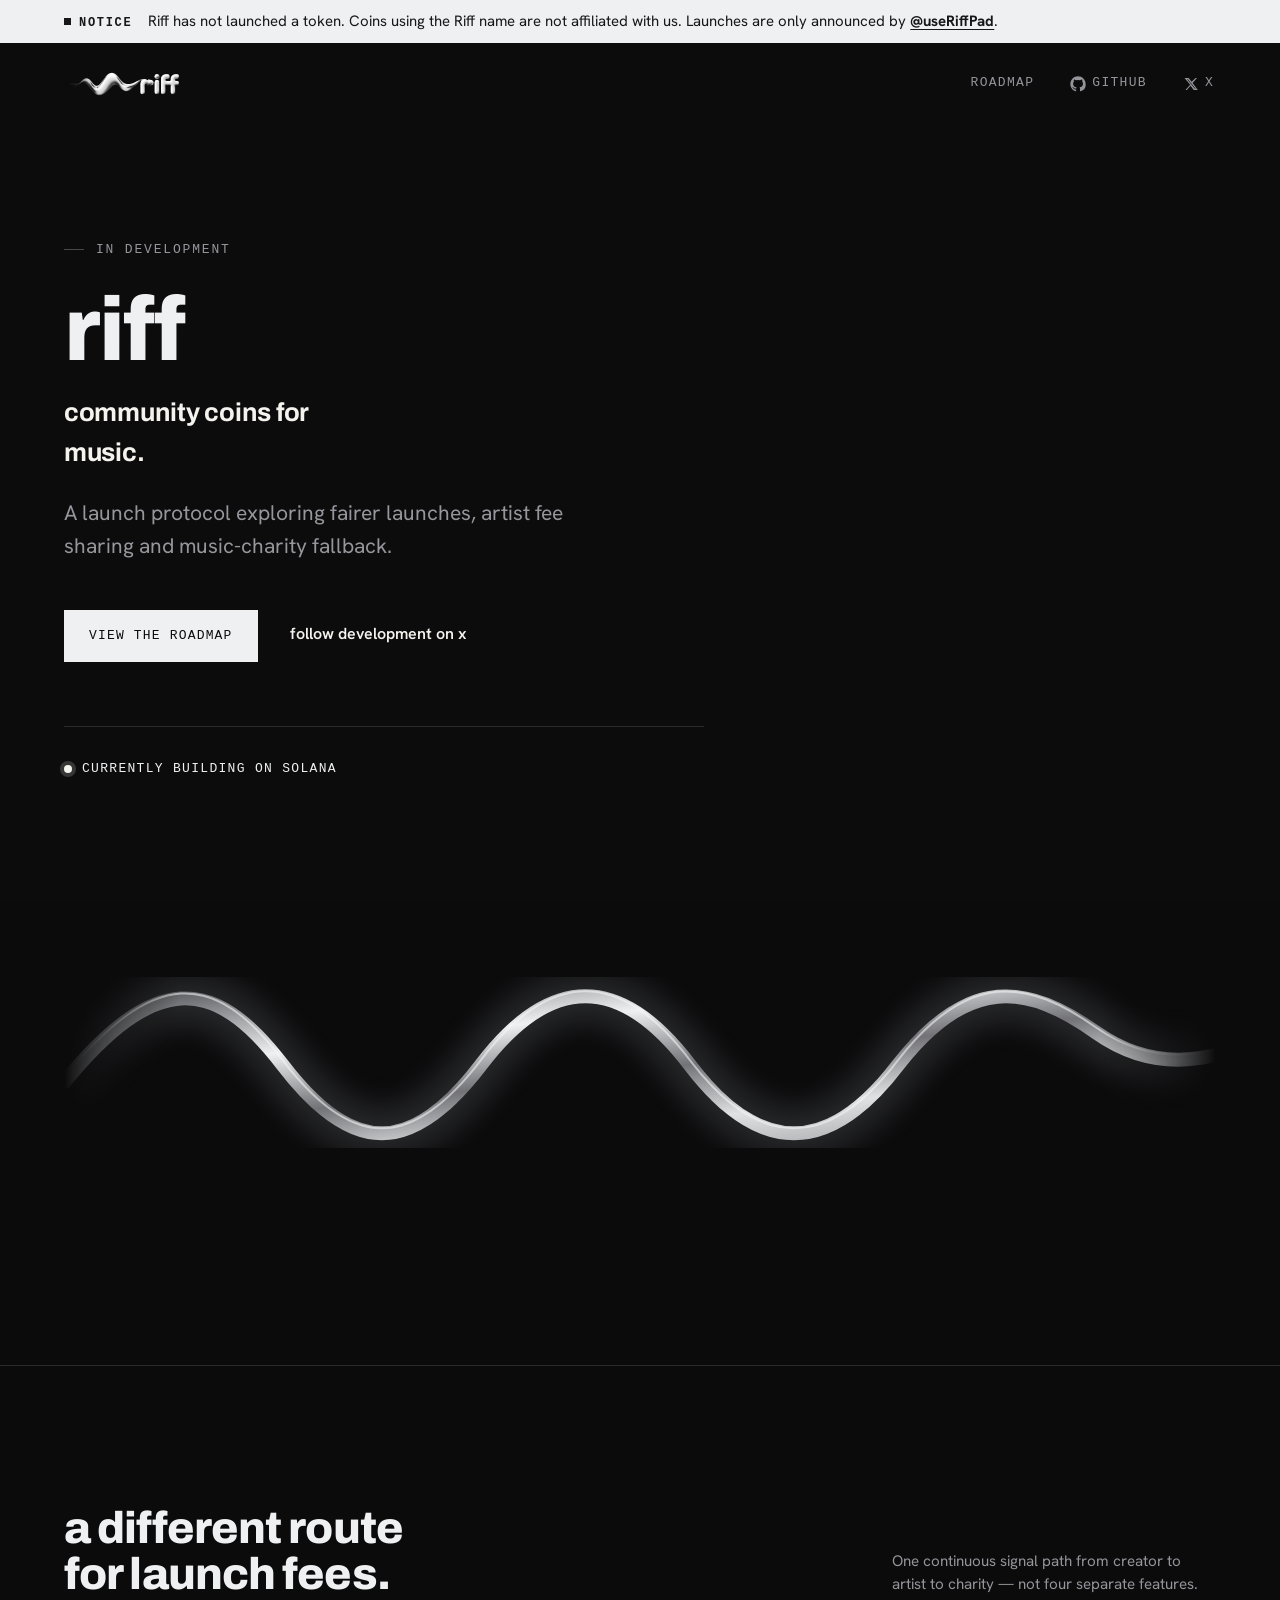
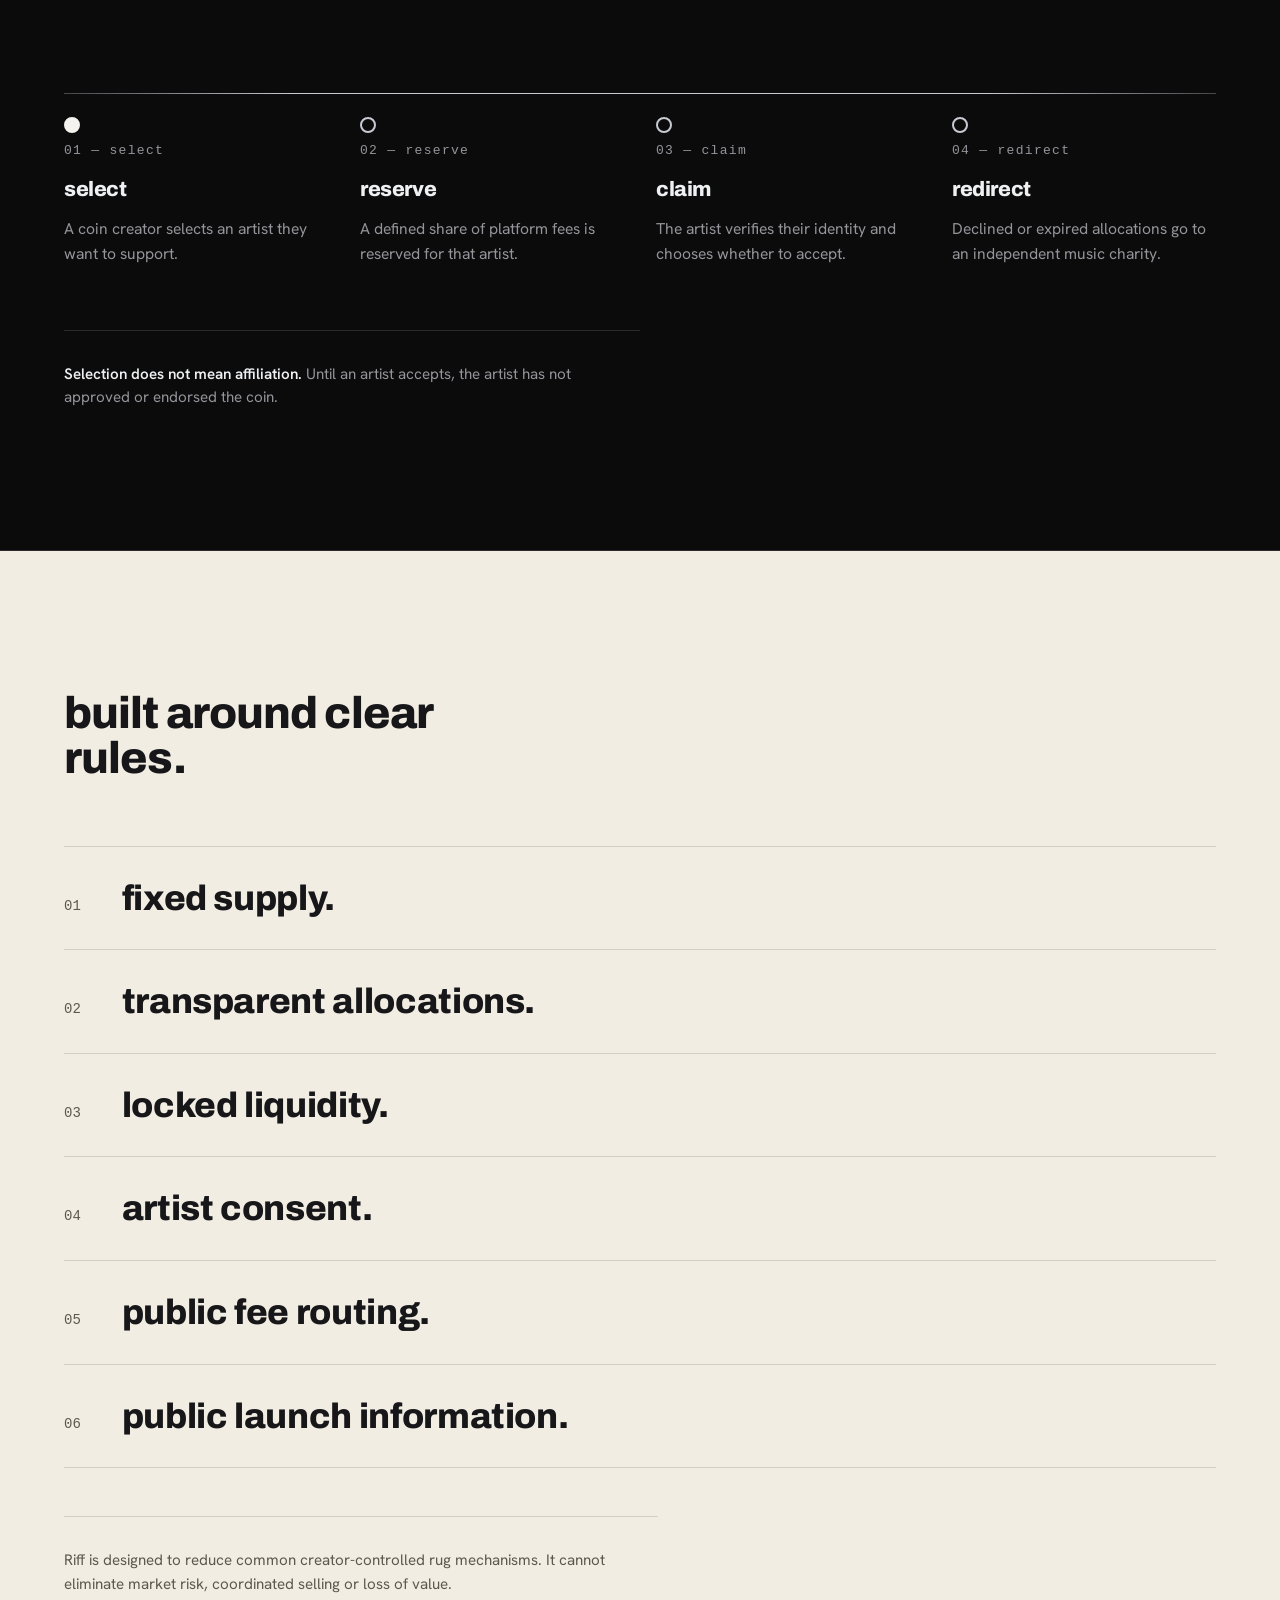
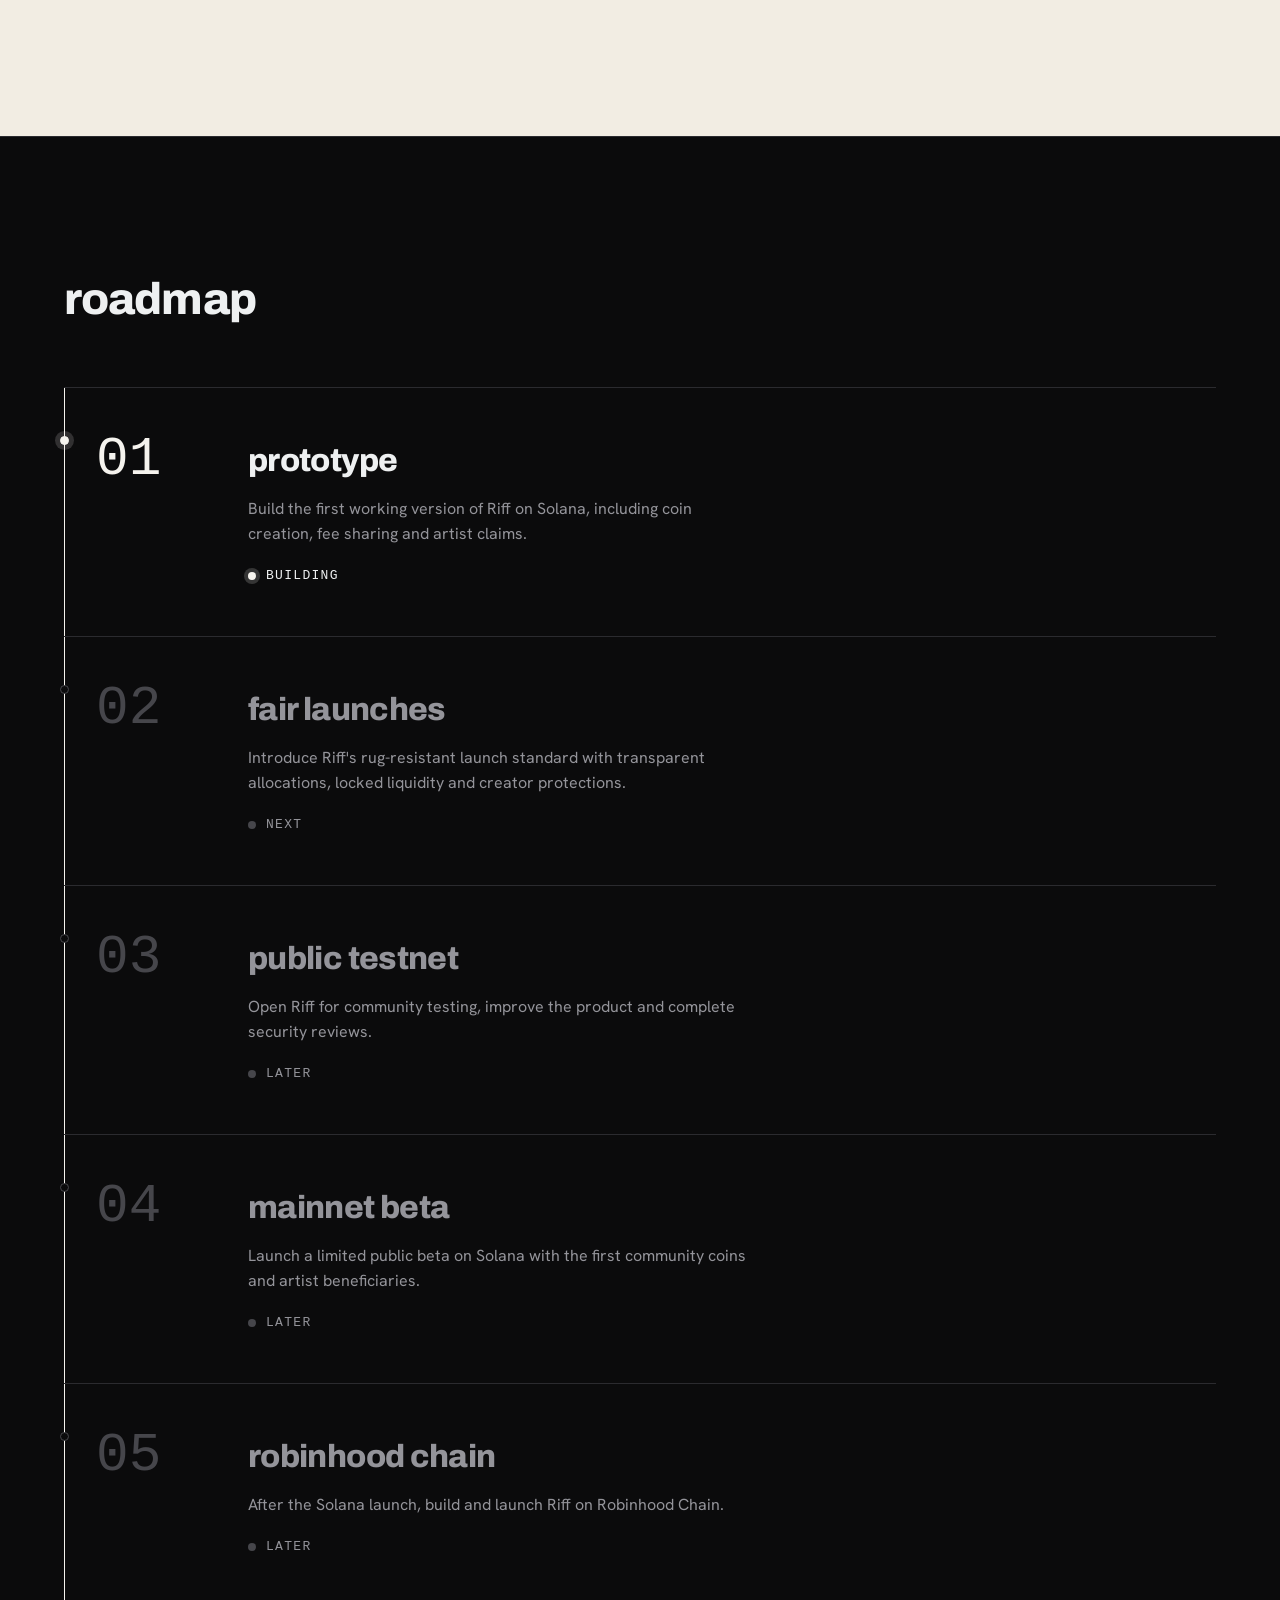
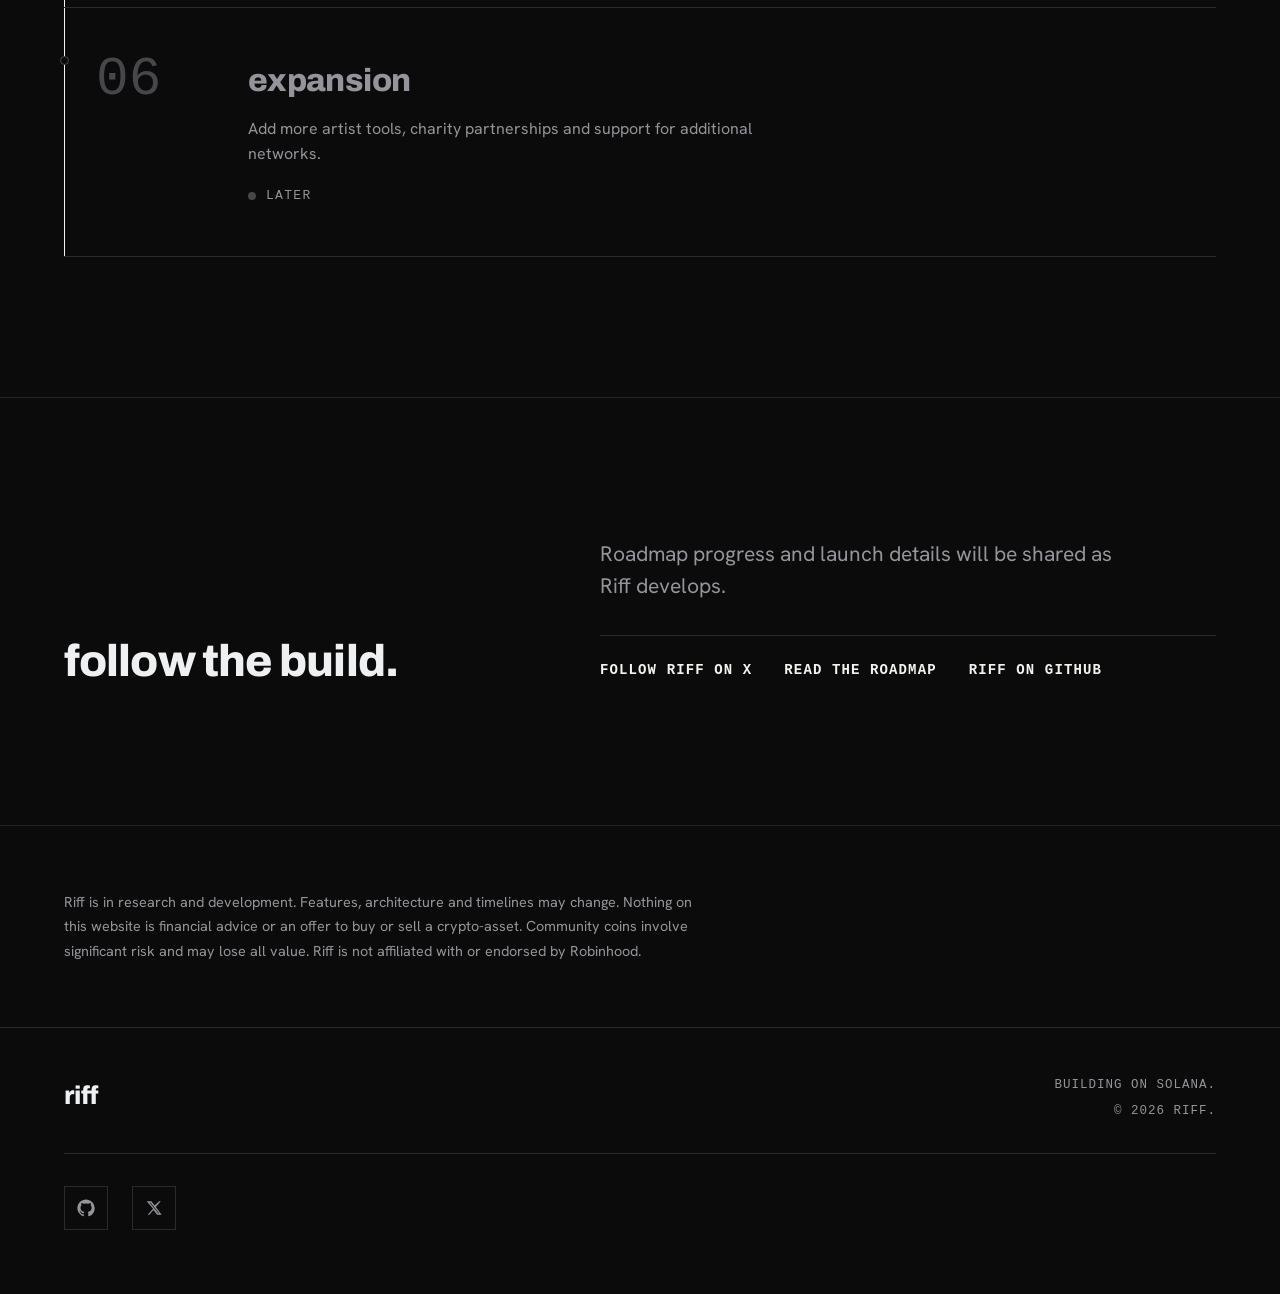
==== commit 1216d0d6: "Move the token notice to a top bar that hides after the hero" ====
--- a/index.html
+++ b/index.html
@@ -49,6 +49,10 @@
 <body>
 
 <a class="skip-link" href="#main">Skip to content</a>
+
+<section class="notice-bar" aria-label="Notice" data-notice>
+  <p><strong class="notice-label">notice</strong> Riff has not launched a token. Coins using the Riff name are not affiliated with us. Launches are only announced by <a class="notice-link" href="https://x.com/useRiffPad" target="_blank" rel="noopener noreferrer">@useRiffPad</a>.</p>
+</section>
 
 <header class="site-header" data-header>
   <a class="brand" href="#top">
@@ -132,14 +136,6 @@
     </div>
   </section>
 
-  <!-- ============================== NOTICE ============================= -->
-  <section class="notice" aria-labelledby="notice-title">
-    <div class="container">
-      <h2 id="notice-title" class="notice-label">notice</h2>
-      <p>Riff has not launched a token. Any coin using the Riff name, this website or our X account is not affiliated with Riff, and there is no presale or official contract address. Official launches will only be announced by <a class="notice-link" href="https://x.com/useRiffPad" target="_blank" rel="noopener noreferrer">@useRiffPad</a> and on this website.</p>
-    </div>
-  </section>
-
   <!-- ========================== HOW IT WORKS =========================== -->
   <section class="how reveal" id="how-it-works">
     <div class="container">
--- a/style.css
+++ b/style.css
@@ -153,7 +153,7 @@
   padding:18px var(--gutter);
   background:rgba(11,11,12,0);
   border-bottom:1px solid transparent;
-  transition:background var(--dur-med) var(--ease), border-color var(--dur-med) var(--ease);
+  transition:background var(--dur-med) var(--ease), border-color var(--dur-med) var(--ease), top var(--dur-med) var(--ease);
 }
 .site-header.is-scrolled{
   background:rgba(11,11,12,0.86);
@@ -386,38 +386,30 @@
 /* ==========================================================================
    NOTICE
    ========================================================================== */
-.notice{
+.notice-bar{
   background:var(--c-silver-bright);
   color:var(--c-ink);
-  padding:var(--sp-6) 0;
-}
-.notice .container{
-  display:grid;
-  grid-template-columns:160px minmax(0,1fr);
-  gap:var(--sp-6);
-  align-items:baseline;
-}
+  padding:10px var(--gutter);
+  font-size:0.9375rem;
+  line-height:1.5;
+}
+.notice-bar p{max-width:var(--maxw); margin:0 auto;}
 .notice-label{
   font-family:var(--font-mono);
-  font-size:var(--fs-label);
+  font-size:12px;
   font-weight:700;
   text-transform:uppercase;
   letter-spacing:0.14em;
-  color:var(--c-ink);
-  display:flex;
-  align-items:center;
-  gap:var(--sp-3);
+  margin-right:var(--sp-3);
+  white-space:nowrap;
 }
 .notice-label::before{
   content:"";
-  width:8px; height:8px;
+  display:inline-block;
+  width:7px; height:7px;
   background:var(--c-ink);
-  flex:none;
-}
-.notice p{
-  max-width:72ch;
-  font-size:1.0625rem;
-  line-height:1.6;
+  margin-right:8px;
+  vertical-align:1px;
 }
 .notice-link{
   color:var(--c-ink);
@@ -426,11 +418,27 @@
   text-underline-offset:3px;
   text-decoration-thickness:1px;
 }
-.notice ::selection{background:var(--c-ink); color:var(--c-silver-bright);}
-.notice :focus-visible{outline-color:var(--c-ink);}
 @media (max-width:640px){
-  .notice .container{grid-template-columns:1fr; gap:var(--sp-3);}
-}
+  .notice-bar{padding:8px var(--gutter); font-size:0.875rem; line-height:1.45;}
+  .notice-label{font-size:11px; margin-right:6px;}
+}
+.notice-bar ::selection{background:var(--c-ink); color:var(--c-silver-bright);}
+.notice-bar :focus-visible{outline-color:var(--c-ink); outline-offset:2px;}
+
+/* With JS the bar is pinned above the header until the first section is reached. */
+.js .notice-bar{
+  position:sticky;
+  top:0;
+  z-index:110;
+  transition:transform var(--dur-med) var(--ease), visibility 0s linear 0s;
+}
+.js .site-header{top:var(--notice-h, 0px);}
+.js.notice-hidden .notice-bar{
+  transform:translateY(-100%);
+  visibility:hidden;
+  transition:transform var(--dur-med) var(--ease), visibility 0s linear var(--dur-med);
+}
+.js.notice-hidden .site-header{top:0;}
 
 /* ==========================================================================
    SECTION SCAFFOLDING
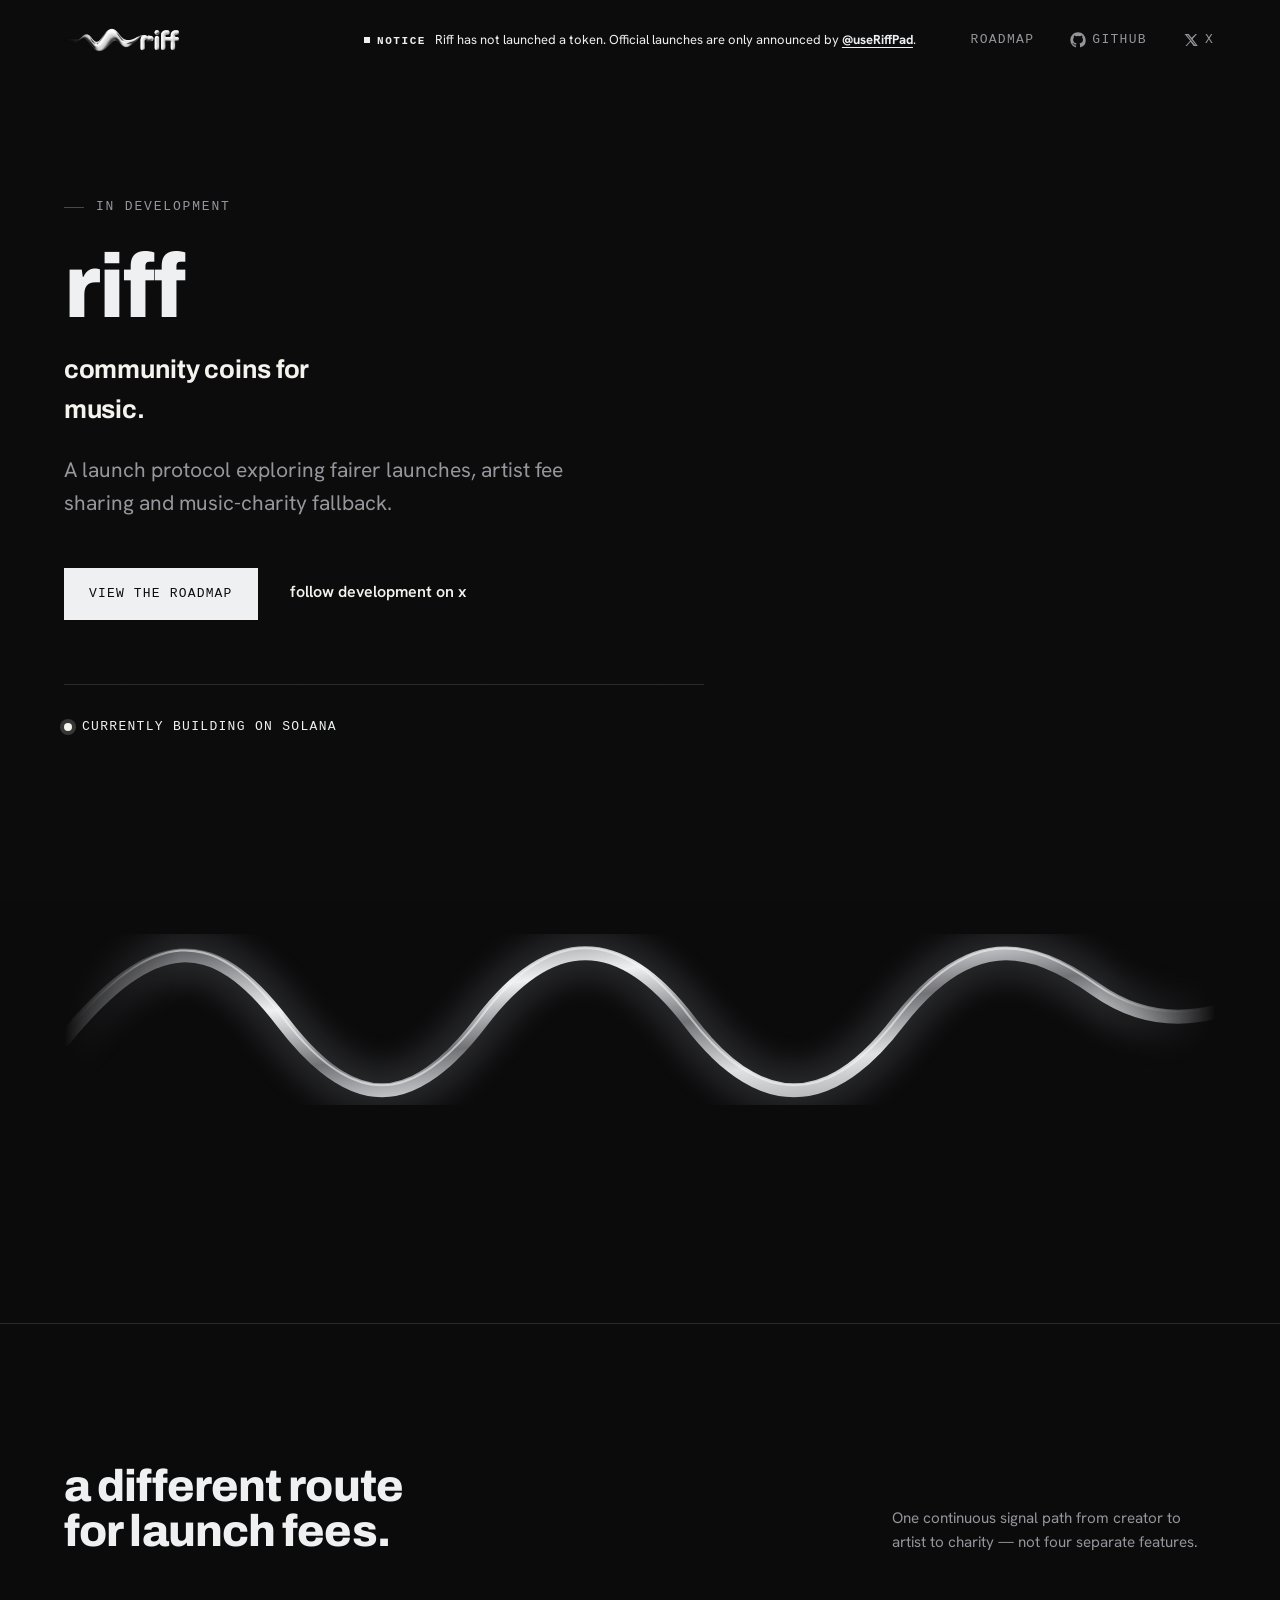
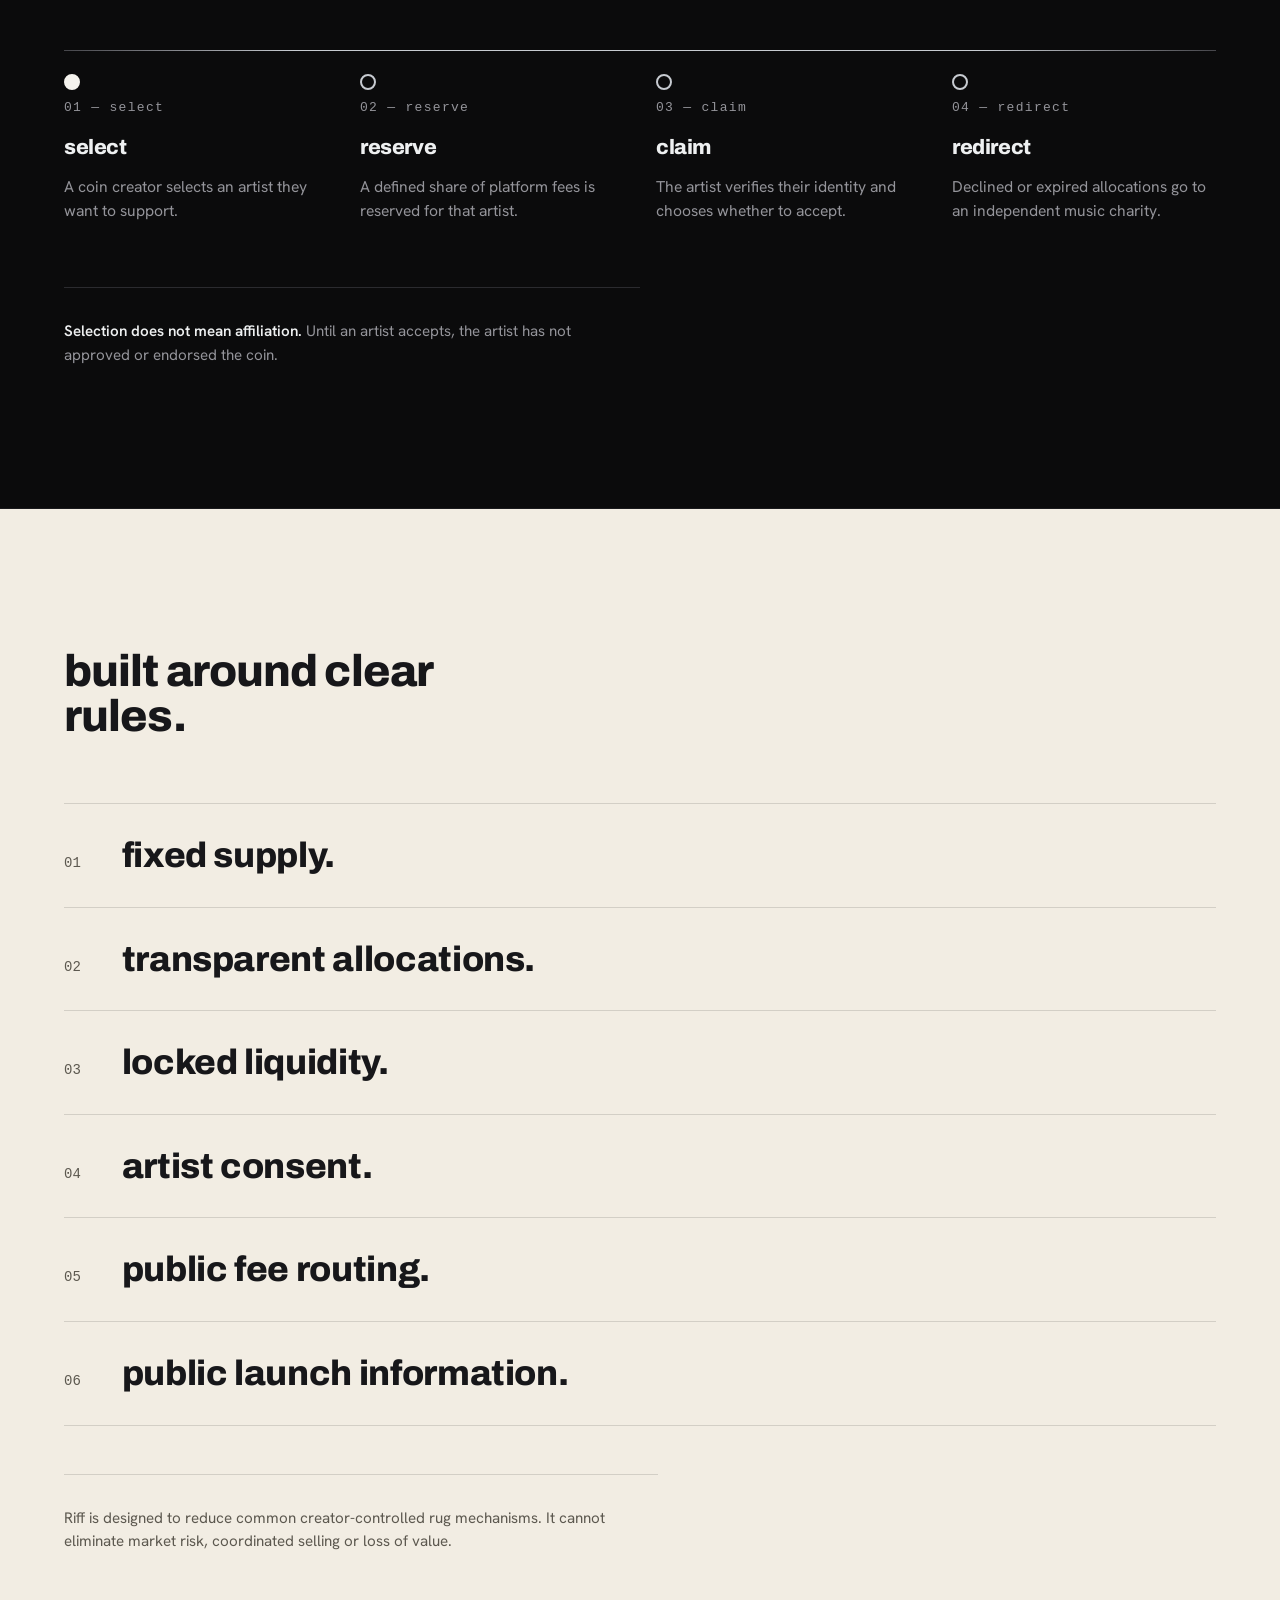
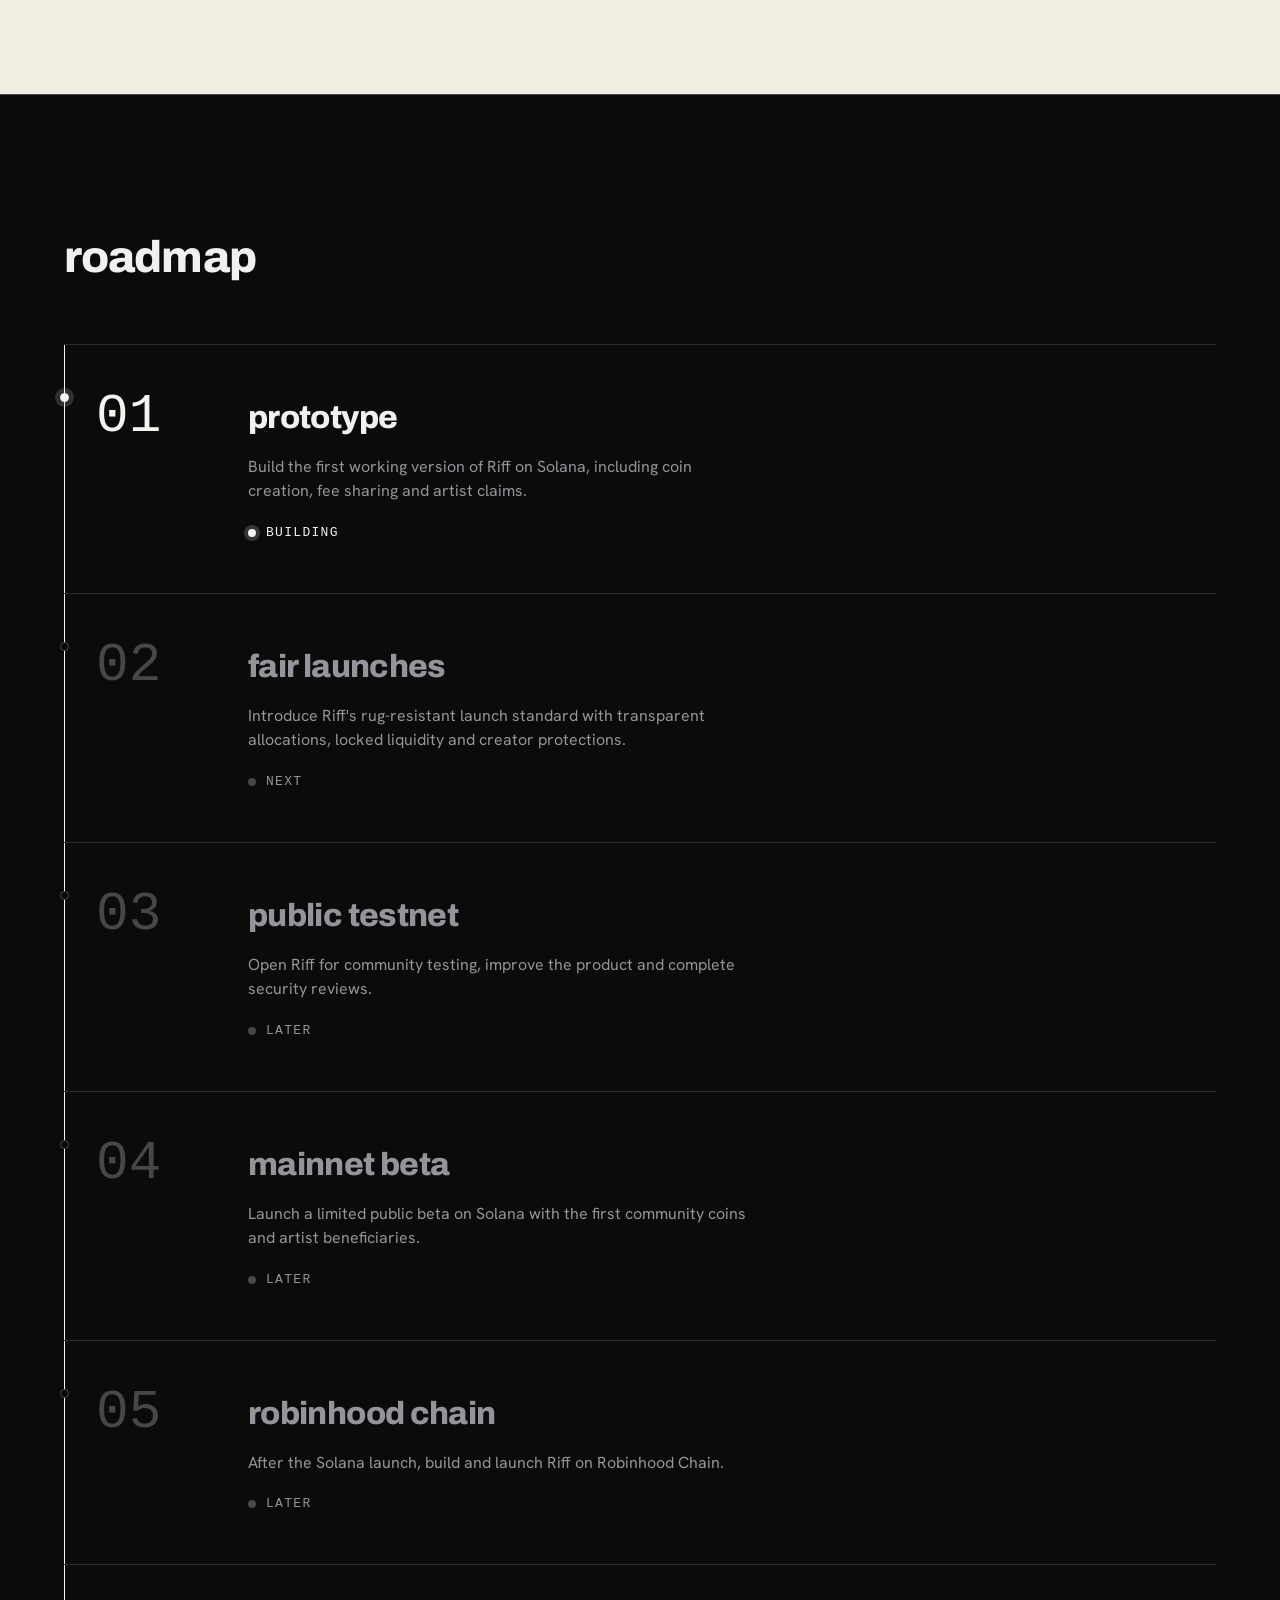
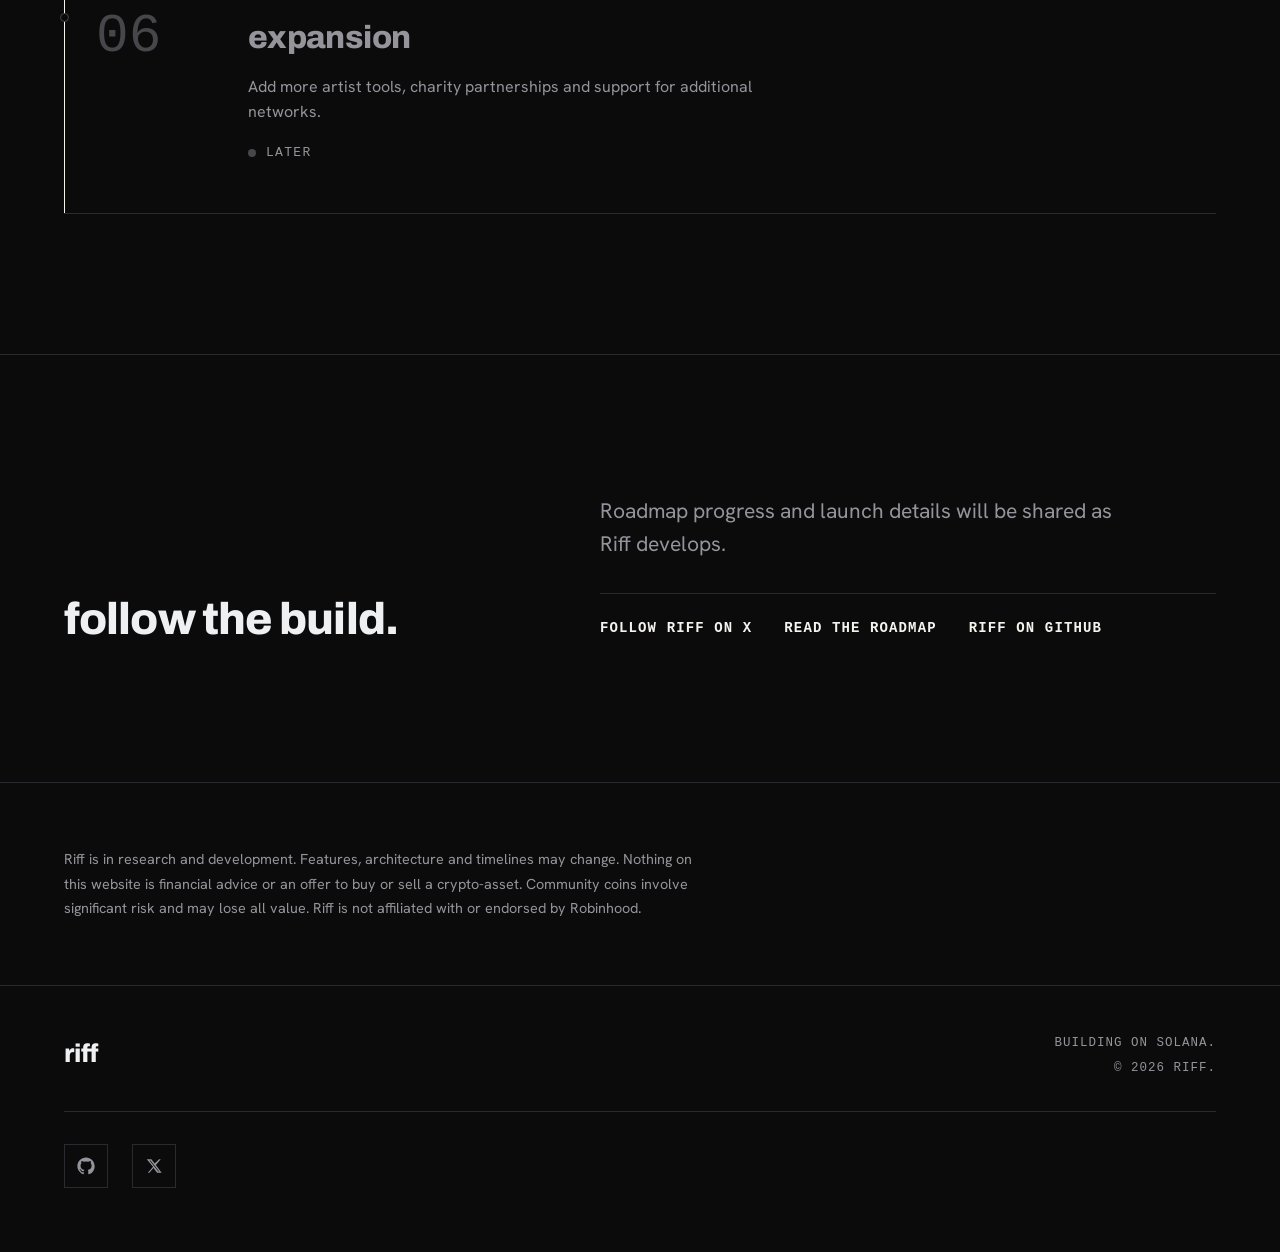
==== commit b5f65e84: "Show the token notice centered in the header at all times" ====
--- a/index.html
+++ b/index.html
@@ -50,14 +50,12 @@
 
 <a class="skip-link" href="#main">Skip to content</a>
 
-<section class="notice-bar" aria-label="Notice" data-notice>
-  <p><strong class="notice-label">notice</strong> Riff has not launched a token. Coins using the Riff name are not affiliated with us. Launches are only announced by <a class="notice-link" href="https://x.com/useRiffPad" target="_blank" rel="noopener noreferrer">@useRiffPad</a>.</p>
-</section>
 
 <header class="site-header" data-header>
   <a class="brand" href="#top">
     <img src="assets/riff-logo.webp" width="920" height="191" alt="riff" loading="eager" decoding="async">
   </a>
+  <p class="header-notice"><strong class="notice-label">notice</strong> Riff has not launched a token. Official launches are only announced by <a class="notice-link" href="https://x.com/useRiffPad" target="_blank" rel="noopener noreferrer">@useRiffPad</a>.</p>
   <nav aria-label="Primary">
     <ul class="nav-links">
       <li><a href="#roadmap">roadmap</a></li>
--- a/style.css
+++ b/style.css
@@ -147,13 +147,14 @@
   position:sticky;
   top:0;
   z-index:100;
-  display:flex;
-  align-items:center;
-  justify-content:space-between;
+  display:grid;
+  grid-template-columns:1fr auto 1fr;
+  align-items:center;
+  column-gap:var(--sp-5);
   padding:18px var(--gutter);
   background:rgba(11,11,12,0);
   border-bottom:1px solid transparent;
-  transition:background var(--dur-med) var(--ease), border-color var(--dur-med) var(--ease), top var(--dur-med) var(--ease);
+  transition:background var(--dur-med) var(--ease), border-color var(--dur-med) var(--ease);
 }
 .site-header.is-scrolled{
   background:rgba(11,11,12,0.86);
@@ -162,7 +163,14 @@
 @supports (backdrop-filter: blur(6px)){
   .site-header.is-scrolled{ backdrop-filter:blur(6px); }
 }
+.site-header nav{justify-self:end;}
+@media (max-width:1180px){
+  .site-header{grid-template-columns:auto 1fr; row-gap:6px; padding-top:12px; padding-bottom:12px;}
+  .site-header nav{grid-column:2; grid-row:1;}
+  .header-notice{grid-column:1 / -1; grid-row:2;}
+}
 .brand{
+  justify-self:start;
   display:flex;
   align-items:center;
   gap:10px;
@@ -386,59 +394,37 @@
 /* ==========================================================================
    NOTICE
    ========================================================================== */
-.notice-bar{
-  background:var(--c-silver-bright);
-  color:var(--c-ink);
-  padding:10px var(--gutter);
-  font-size:0.9375rem;
+.header-notice{
+  justify-self:center;
+  text-align:center;
+  font-size:13px;
   line-height:1.5;
-}
-.notice-bar p{max-width:var(--maxw); margin:0 auto;}
+  color:var(--c-silver-bright);
+}
 .notice-label{
   font-family:var(--font-mono);
-  font-size:12px;
+  font-size:11px;
   font-weight:700;
   text-transform:uppercase;
   letter-spacing:0.14em;
-  margin-right:var(--sp-3);
+  margin-right:6px;
   white-space:nowrap;
 }
 .notice-label::before{
   content:"";
   display:inline-block;
-  width:7px; height:7px;
-  background:var(--c-ink);
-  margin-right:8px;
+  width:6px; height:6px;
+  background:var(--c-silver-bright);
+  margin-right:7px;
   vertical-align:1px;
 }
 .notice-link{
-  color:var(--c-ink);
+  color:var(--c-silver-bright);
   font-weight:700;
   text-decoration:underline;
   text-underline-offset:3px;
   text-decoration-thickness:1px;
 }
-@media (max-width:640px){
-  .notice-bar{padding:8px var(--gutter); font-size:0.875rem; line-height:1.45;}
-  .notice-label{font-size:11px; margin-right:6px;}
-}
-.notice-bar ::selection{background:var(--c-ink); color:var(--c-silver-bright);}
-.notice-bar :focus-visible{outline-color:var(--c-ink); outline-offset:2px;}
-
-/* With JS the bar is pinned above the header until the first section is reached. */
-.js .notice-bar{
-  position:sticky;
-  top:0;
-  z-index:110;
-  transition:transform var(--dur-med) var(--ease), visibility 0s linear 0s;
-}
-.js .site-header{top:var(--notice-h, 0px);}
-.js.notice-hidden .notice-bar{
-  transform:translateY(-100%);
-  visibility:hidden;
-  transition:transform var(--dur-med) var(--ease), visibility 0s linear var(--dur-med);
-}
-.js.notice-hidden .site-header{top:0;}
 
 /* ==========================================================================
    SECTION SCAFFOLDING
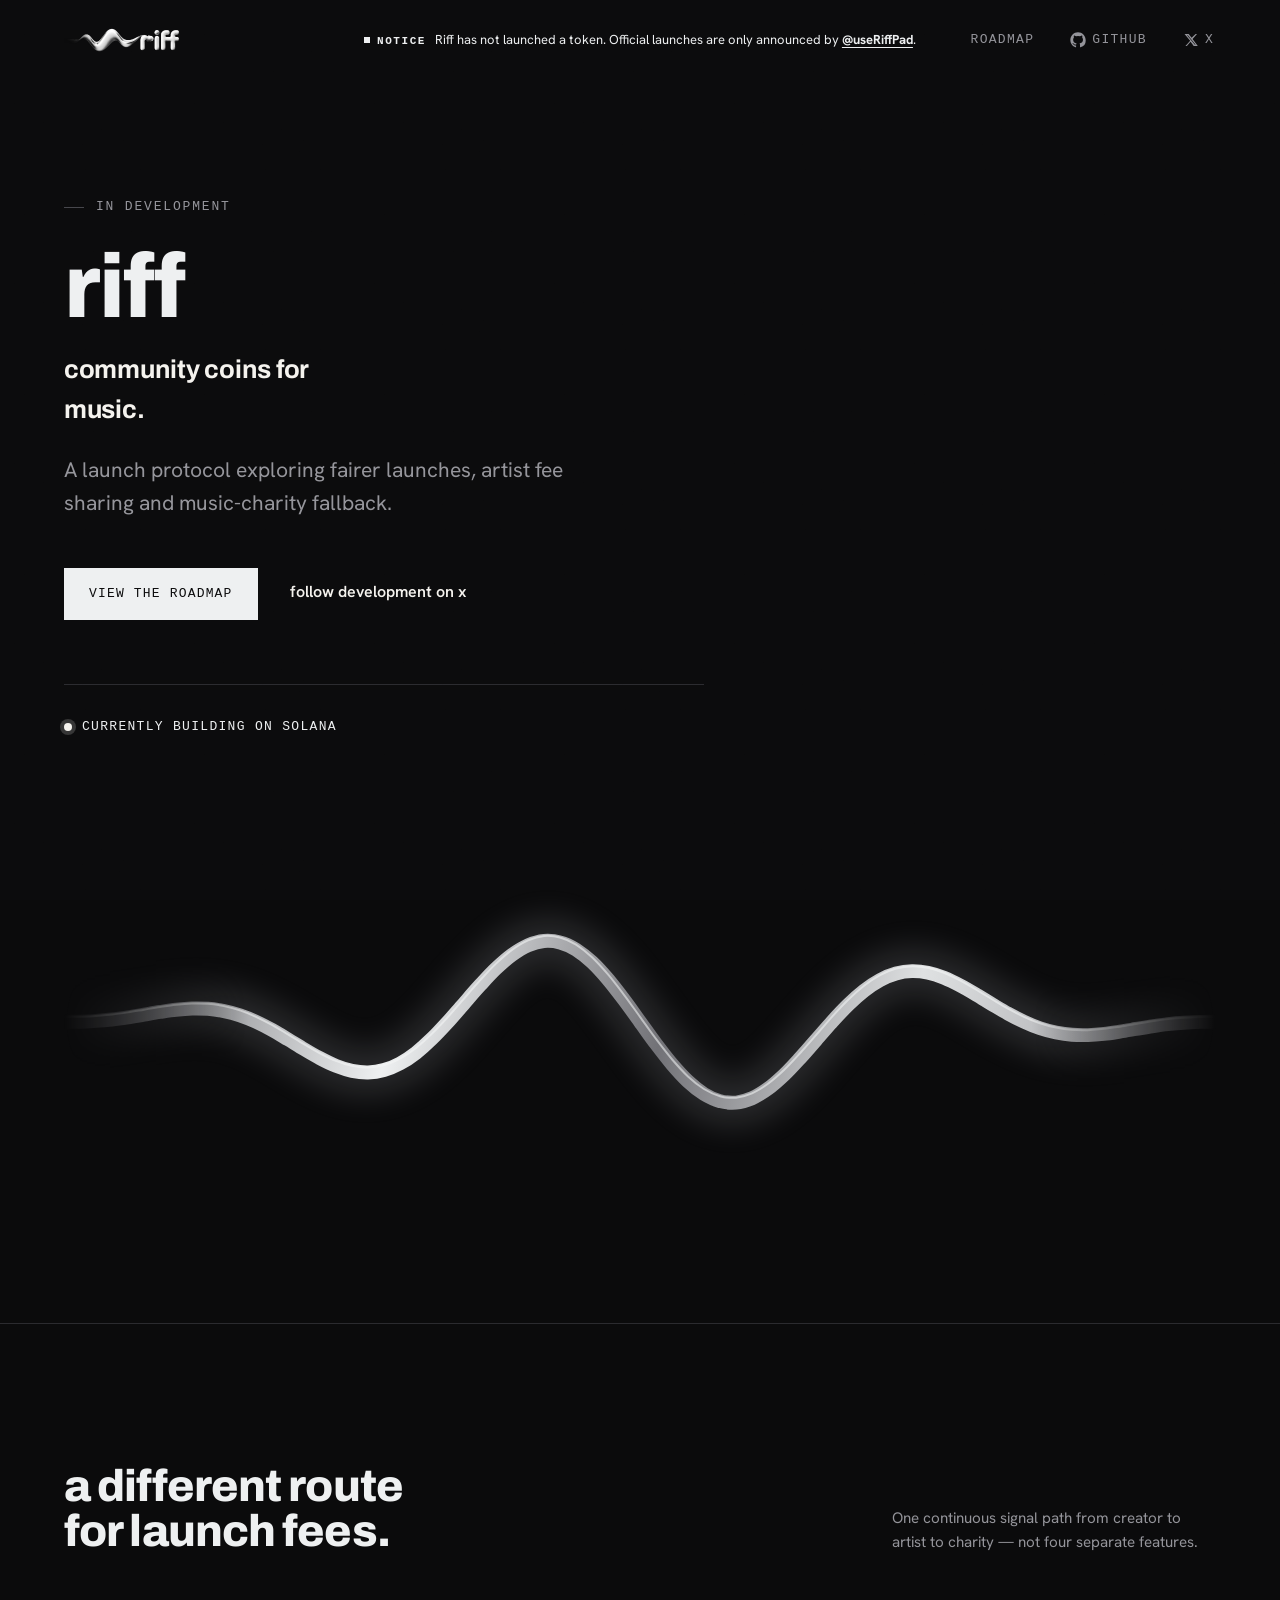
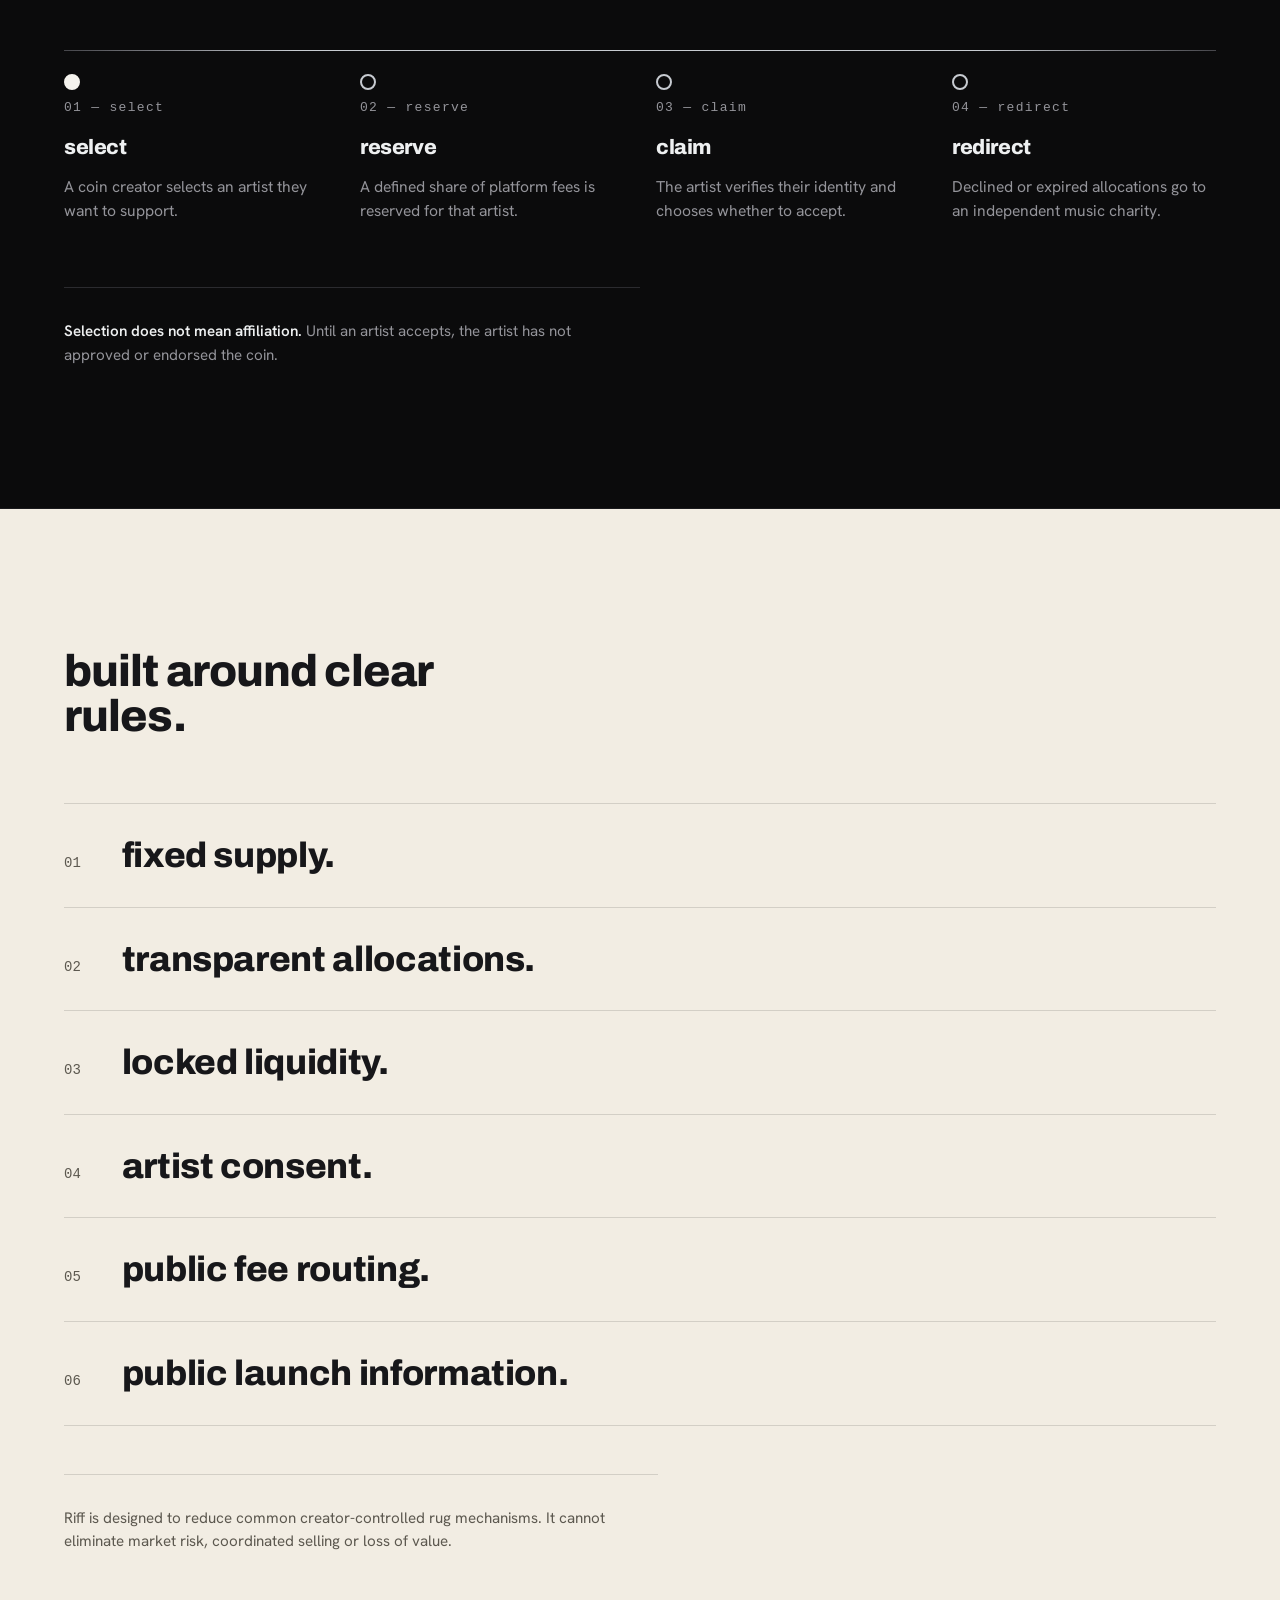
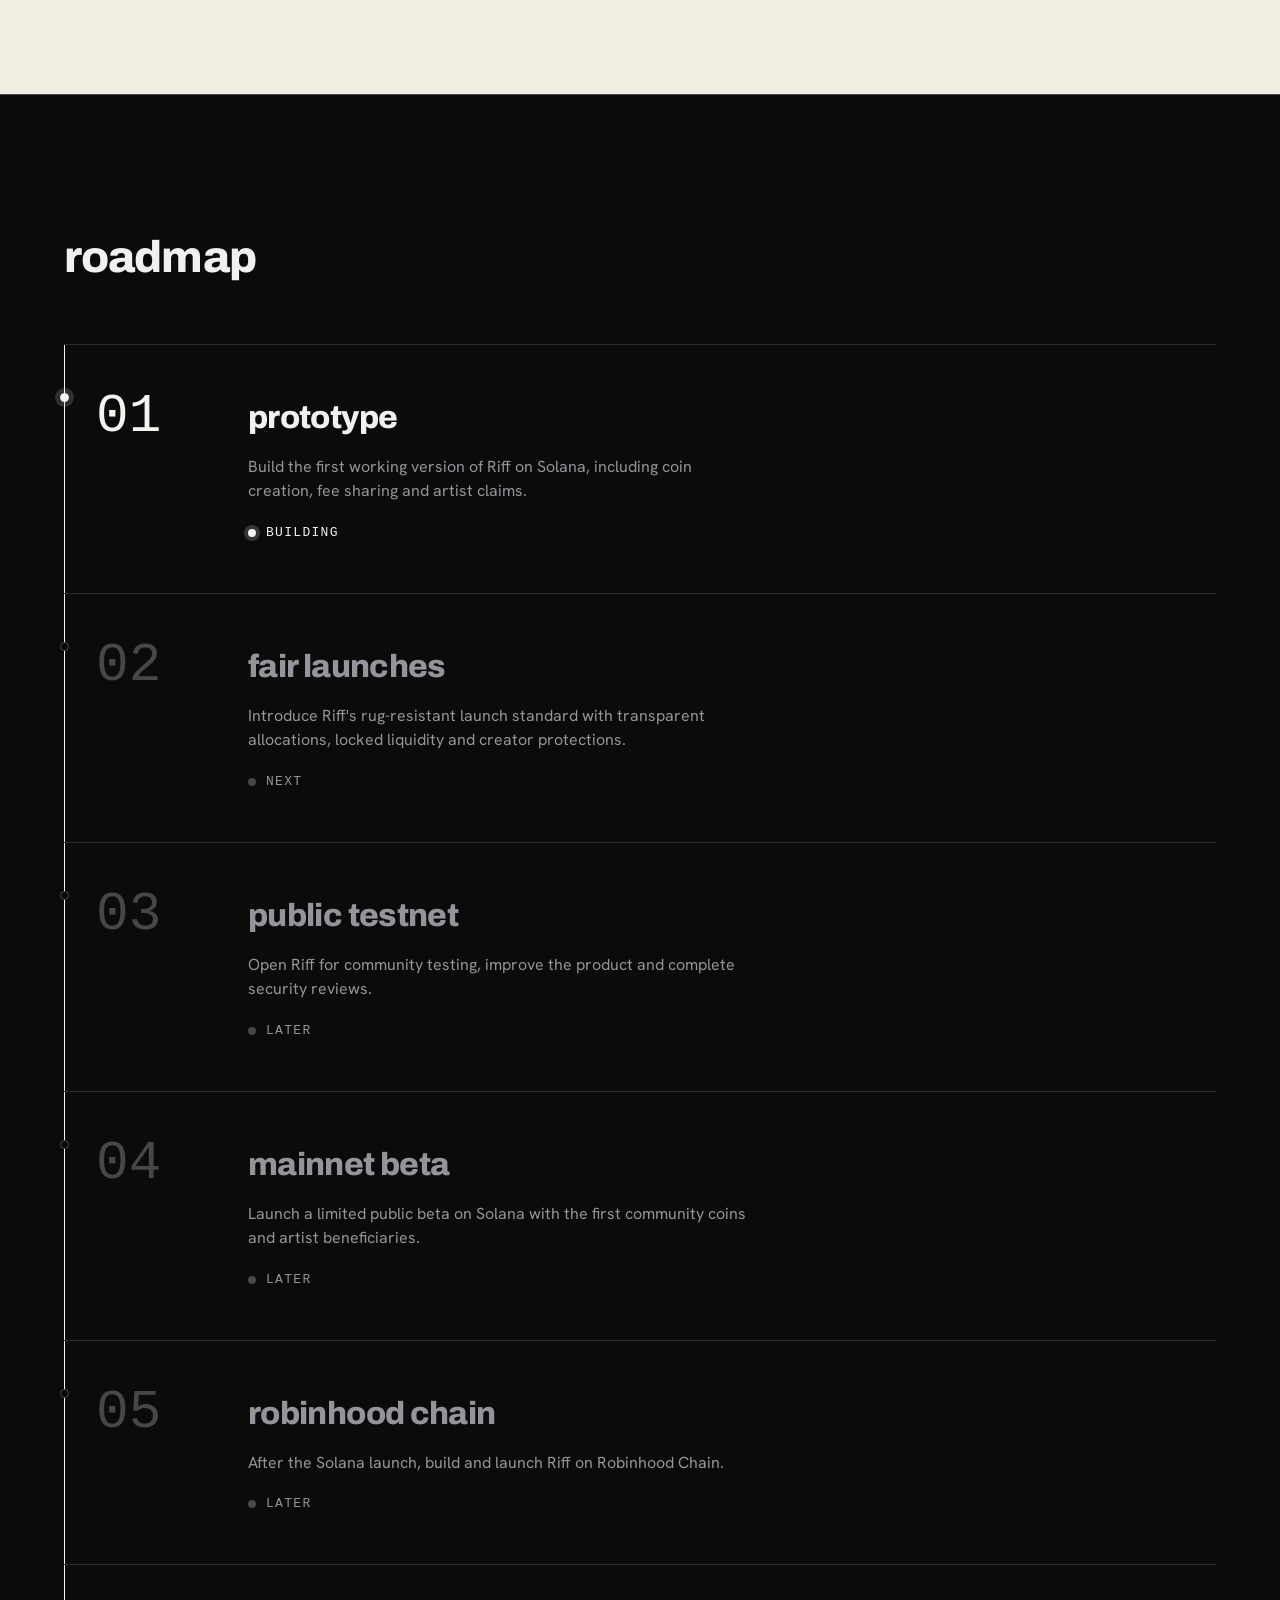
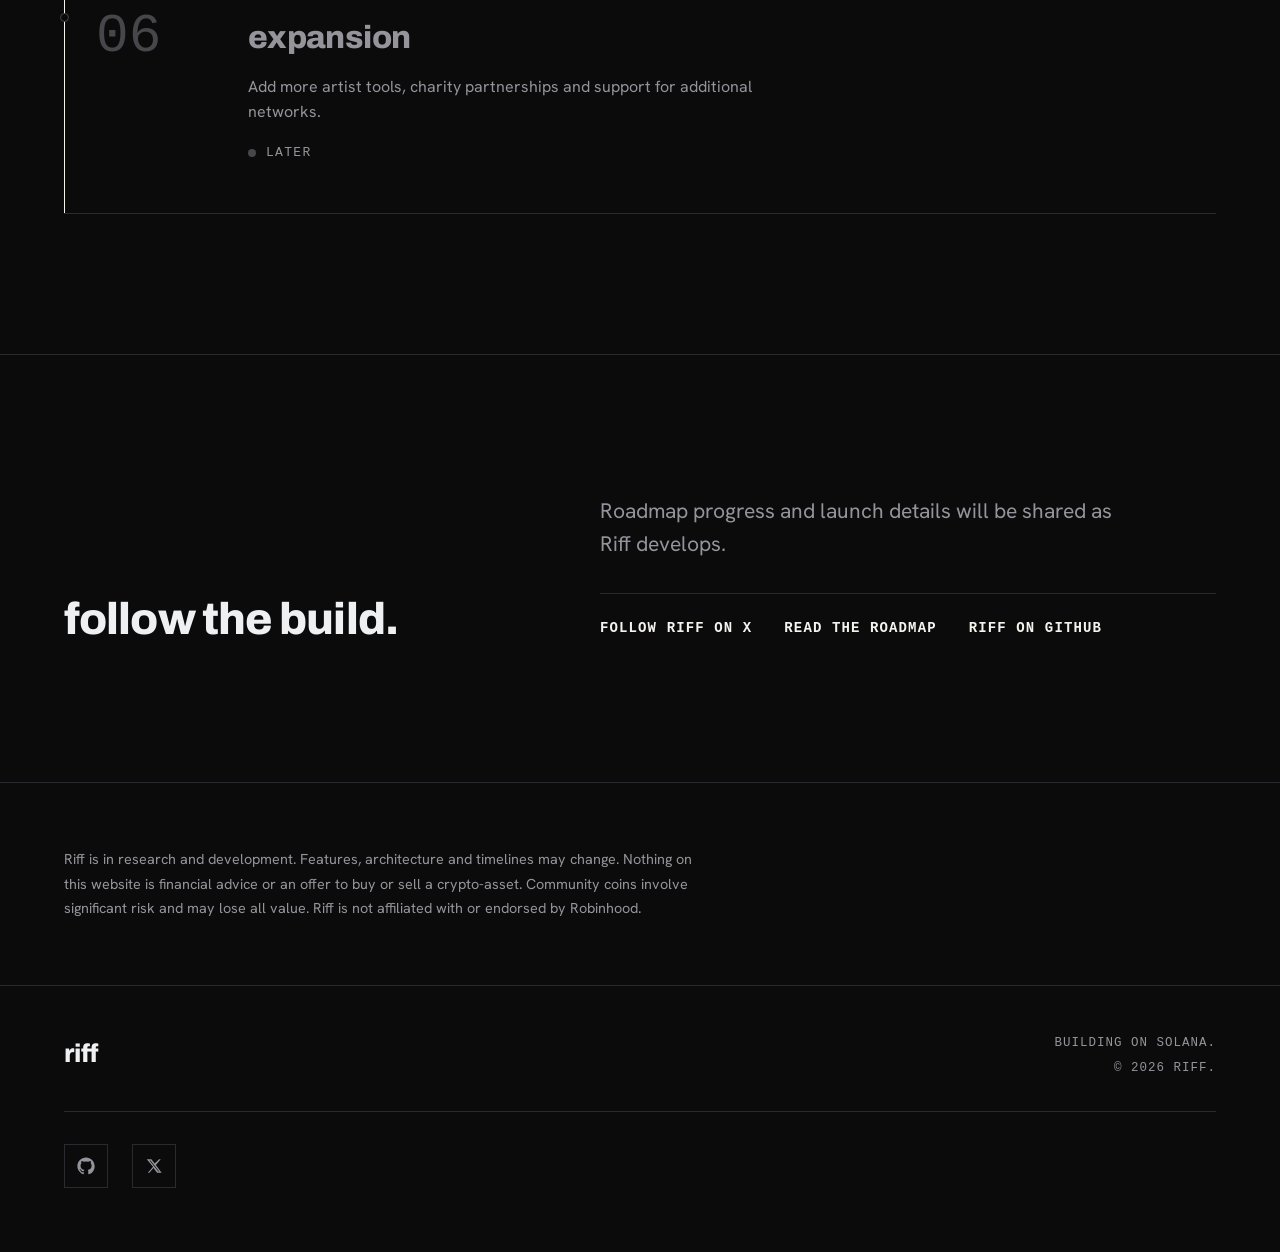
==== commit 9b179038: "Fix clipped hero ribbon: taper wave ends and stop mask/filter from cropping the glow Co-Authored-By:" ====
--- a/index.html
+++ b/index.html
@@ -98,34 +98,33 @@
         <div class="sculpture" data-sculpture>
           <svg viewBox="0 0 1160 300" preserveAspectRatio="xMidYMid meet">
             <defs>
-              <linearGradient id="ribbonGrad" x1="0%" y1="0%" x2="100%" y2="100%">
+              <path id="ribbonPath" d="M0,150 C2.7,150 10.7,150 16.1,149.9 C21.5,149.7 26.9,149.5 32.2,149.1 C37.6,148.8 43,148.3 48.3,147.7 C53.7,147.1 59.1,146.3 64.4,145.5 C69.8,144.7 75.2,143.7 80.6,142.8 C85.9,141.9 91.3,140.9 96.7,140.1 C102,139.3 107.4,138.4 112.8,137.9 C118.1,137.3 123.5,136.8 128.9,136.6 C134.3,136.5 139.6,136.5 145,136.9 C150.4,137.3 155.7,138.1 161.1,139.2 C166.5,140.3 171.9,141.7 177.2,143.5 C182.6,145.3 188,147.5 193.3,150 C198.7,152.5 204.1,155.3 209.4,158.2 C214.8,161.2 220.2,164.5 225.6,167.7 C230.9,170.9 236.3,174.3 241.7,177.5 C247,180.7 252.4,183.9 257.8,186.7 C263.1,189.5 268.5,192.2 273.9,194.4 C279.3,196.5 284.6,198.3 290,199.4 C295.4,200.5 300.7,201.1 306.1,201 C311.5,200.9 316.9,200.1 322.2,198.6 C327.6,197.1 333,194.9 338.3,192 C343.7,189.1 349.1,185.4 354.4,181.3 C359.8,177.1 365.2,172.2 370.6,166.9 C375.9,161.7 381.3,155.9 386.7,150 C392,144.1 397.4,137.7 402.8,131.6 C408.1,125.5 413.5,119.1 418.9,113.3 C424.3,107.4 429.6,101.5 435,96.4 C440.4,91.3 445.7,86.5 451.1,82.6 C456.5,78.7 461.9,75.3 467.2,73 C472.6,70.7 478,69.1 483.3,68.6 C488.7,68.2 494.1,68.6 499.4,70.1 C504.8,71.5 510.2,74 515.6,77.3 C520.9,80.7 526.3,85 531.7,90 C537,95 542.4,101 547.8,107.3 C553.1,113.6 558.5,120.7 563.9,127.8 C569.3,134.9 574.6,142.6 580,150 C585.4,157.4 590.7,165.1 596.1,172.2 C601.5,179.3 606.9,186.4 612.2,192.7 C617.6,199 623,205 628.3,210 C633.7,215 639.1,219.3 644.4,222.7 C649.8,226 655.2,228.5 660.6,229.9 C665.9,231.4 671.3,231.8 676.7,231.4 C682,230.9 687.4,229.3 692.8,227 C698.1,224.7 703.5,221.3 708.9,217.4 C714.3,213.5 719.6,208.7 725,203.6 C730.4,198.5 735.7,192.6 741.1,186.7 C746.5,180.9 751.9,174.5 757.2,168.4 C762.6,162.3 768,155.9 773.3,150 C778.7,144.1 784.1,138.3 789.4,133.1 C794.8,127.8 800.2,122.9 805.6,118.7 C810.9,114.6 816.3,110.9 821.7,108 C827,105.1 832.4,102.9 837.8,101.4 C843.1,99.9 848.5,99.1 853.9,99 C859.3,98.9 864.6,99.5 870,100.6 C875.4,101.7 880.7,103.5 886.1,105.6 C891.5,107.8 896.9,110.5 902.2,113.3 C907.6,116.1 913,119.3 918.3,122.5 C923.7,125.7 929.1,129.1 934.4,132.3 C939.8,135.5 945.2,138.8 950.6,141.8 C955.9,144.7 961.3,147.5 966.7,150 C972,152.5 977.4,154.7 982.8,156.5 C988.1,158.3 993.5,159.7 998.9,160.8 C1004.3,161.9 1009.6,162.7 1015,163.1 C1020.4,163.5 1025.7,163.5 1031.1,163.4 C1036.5,163.2 1041.9,162.7 1047.2,162.1 C1052.6,161.6 1058,160.7 1063.3,159.9 C1068.7,159.1 1074.1,158.1 1079.4,157.2 C1084.8,156.3 1090.2,155.3 1095.6,154.5 C1100.9,153.7 1106.3,152.9 1111.7,152.3 C1117,151.7 1122.4,151.2 1127.8,150.9 C1133.1,150.5 1138.5,150.3 1143.9,150.1 C1149.3,150 1157.3,150 1160,150"/>
+              <linearGradient id="ribbonGrad" x1="0" y1="0" x2="1160" y2="300" gradientUnits="userSpaceOnUse">
                 <stop offset="0%" stop-color="#4d4d52"/>
                 <stop offset="30%" stop-color="#eef0f1"/>
                 <stop offset="52%" stop-color="#727277"/>
                 <stop offset="72%" stop-color="#dfe1e2"/>
                 <stop offset="100%" stop-color="#8b8b90"/>
               </linearGradient>
-              <linearGradient id="edgeFadeGrad" x1="0%" y1="0%" x2="100%" y2="0%">
+              <linearGradient id="edgeFadeGrad" x1="0" y1="0" x2="1160" y2="0" gradientUnits="userSpaceOnUse">
                 <stop offset="0%" stop-color="#fff" stop-opacity="0"/>
-                <stop offset="10%" stop-color="#fff" stop-opacity="1"/>
-                <stop offset="90%" stop-color="#fff" stop-opacity="1"/>
+                <stop offset="16%" stop-color="#fff" stop-opacity="1"/>
+                <stop offset="84%" stop-color="#fff" stop-opacity="1"/>
                 <stop offset="100%" stop-color="#fff" stop-opacity="0"/>
               </linearGradient>
-              <mask id="edgeFade">
-                <rect x="0" y="0" width="1160" height="300" fill="url(#edgeFadeGrad)"/>
+              <!-- userSpaceOnUse regions so the stroke and glow are never clipped to the path's bounding box -->
+              <mask id="edgeFade" maskUnits="userSpaceOnUse" x="-100" y="-100" width="1360" height="500">
+                <rect x="-100" y="-100" width="1360" height="500" fill="url(#edgeFadeGrad)"/>
               </mask>
-              <filter id="ribbonBlur" x="-20%" y="-100%" width="140%" height="300%">
+              <filter id="ribbonBlur" filterUnits="userSpaceOnUse" x="-100" y="-100" width="1360" height="500">
                 <feGaussianBlur stdDeviation="16"/>
               </filter>
             </defs>
             <g mask="url(#edgeFade)">
               <g class="ribbon-anim">
-                <path d="M0,168 C90,58 150,58 220,150 C290,242 350,242 420,150 C490,58 560,58 630,150 C700,242 770,242 840,150 C910,60 970,68 1040,118 C1080,146 1120,150 1160,140"
-                      fill="none" stroke="#c7cbd1" stroke-width="46" stroke-linecap="round" opacity="0.16" filter="url(#ribbonBlur)"/>
-                <path d="M0,168 C90,58 150,58 220,150 C290,242 350,242 420,150 C490,58 560,58 630,150 C700,242 770,242 840,150 C910,60 970,68 1040,118 C1080,146 1120,150 1160,140"
-                      fill="none" stroke="url(#ribbonGrad)" stroke-width="14" stroke-linecap="round"/>
-                <path transform="translate(0,-5)" d="M0,168 C90,58 150,58 220,150 C290,242 350,242 420,150 C490,58 560,58 630,150 C700,242 770,242 840,150 C910,60 970,68 1040,118 C1080,146 1120,150 1160,140"
-                      fill="none" stroke="#f6f7f8" stroke-width="2" stroke-linecap="round" opacity="0.55"/>
+                <use href="#ribbonPath" fill="none" stroke="#c7cbd1" stroke-width="46" stroke-linecap="round" opacity="0.16" filter="url(#ribbonBlur)"/>
+                <use href="#ribbonPath" fill="none" stroke="url(#ribbonGrad)" stroke-width="14" stroke-linecap="round"/>
+                <use href="#ribbonPath" transform="translate(0,-5)" fill="none" stroke="#f6f7f8" stroke-width="2" stroke-linecap="round" opacity="0.55"/>
               </g>
             </g>
           </svg>
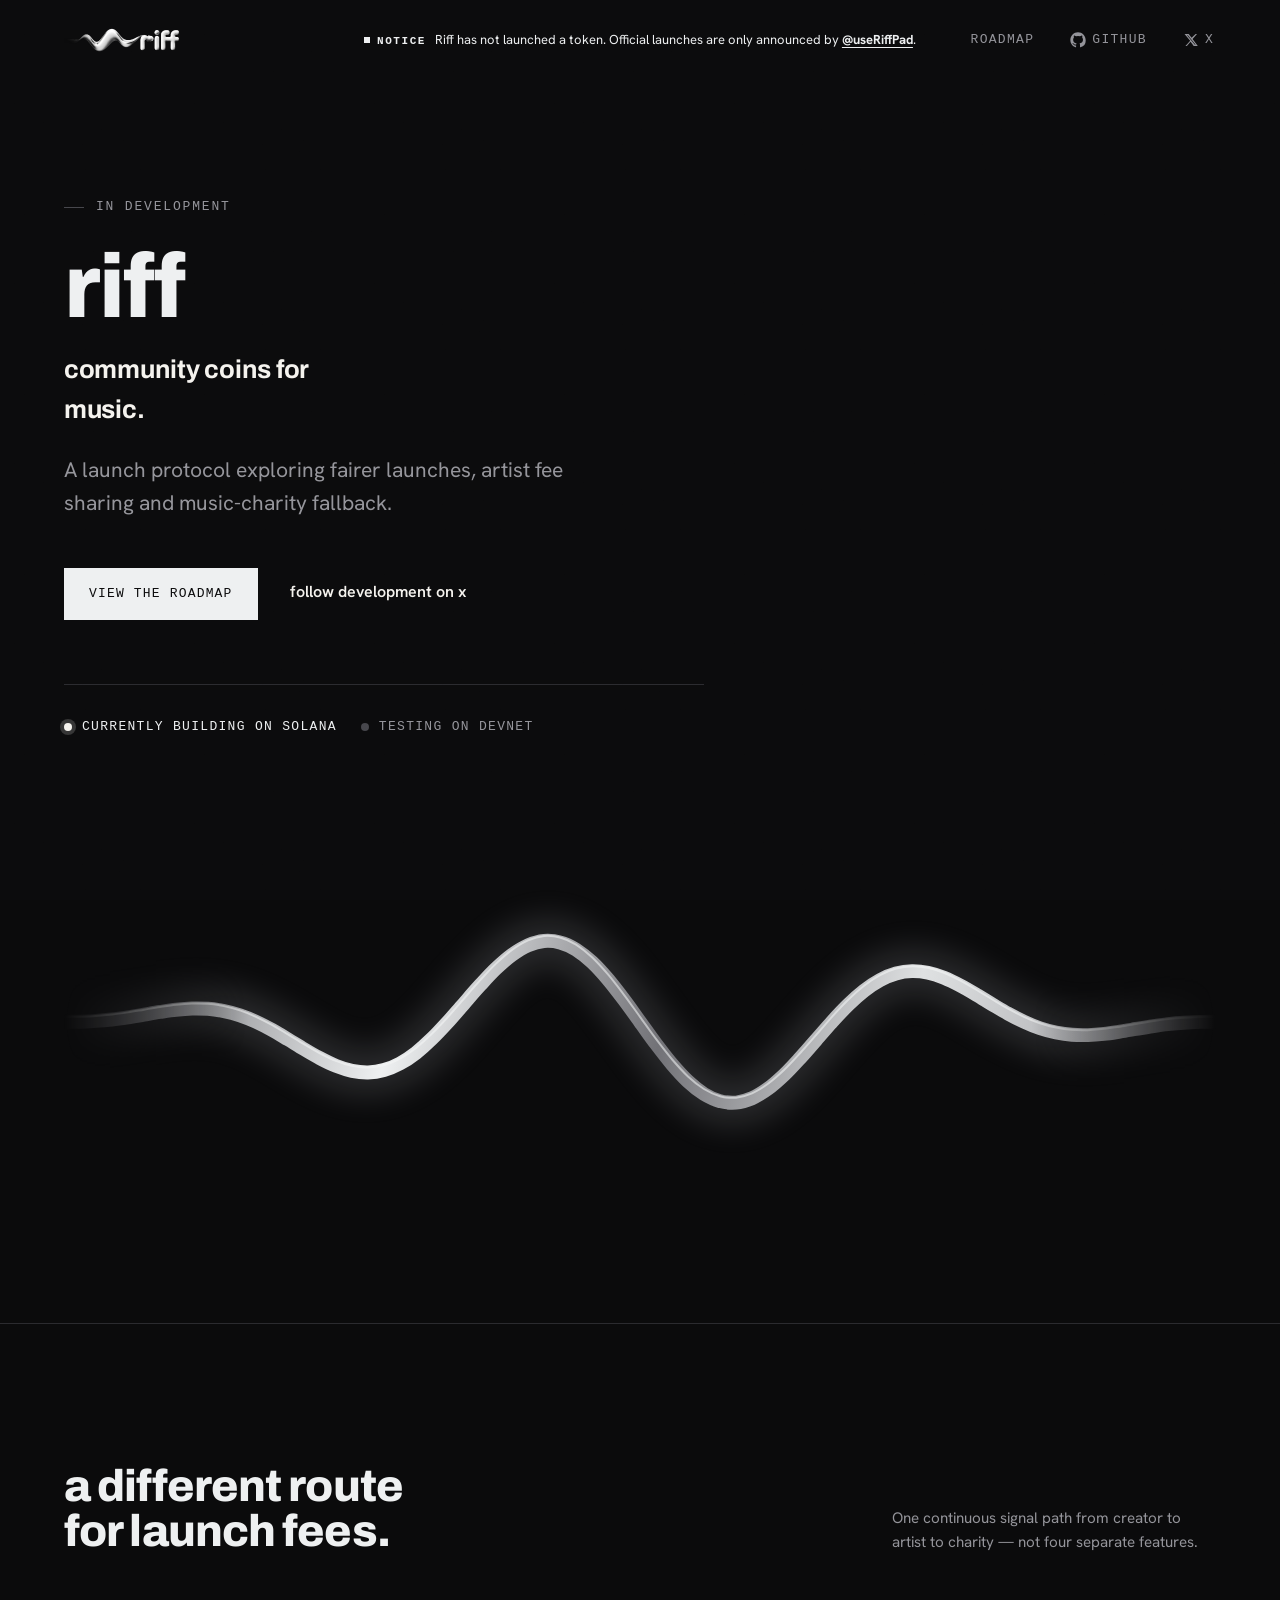
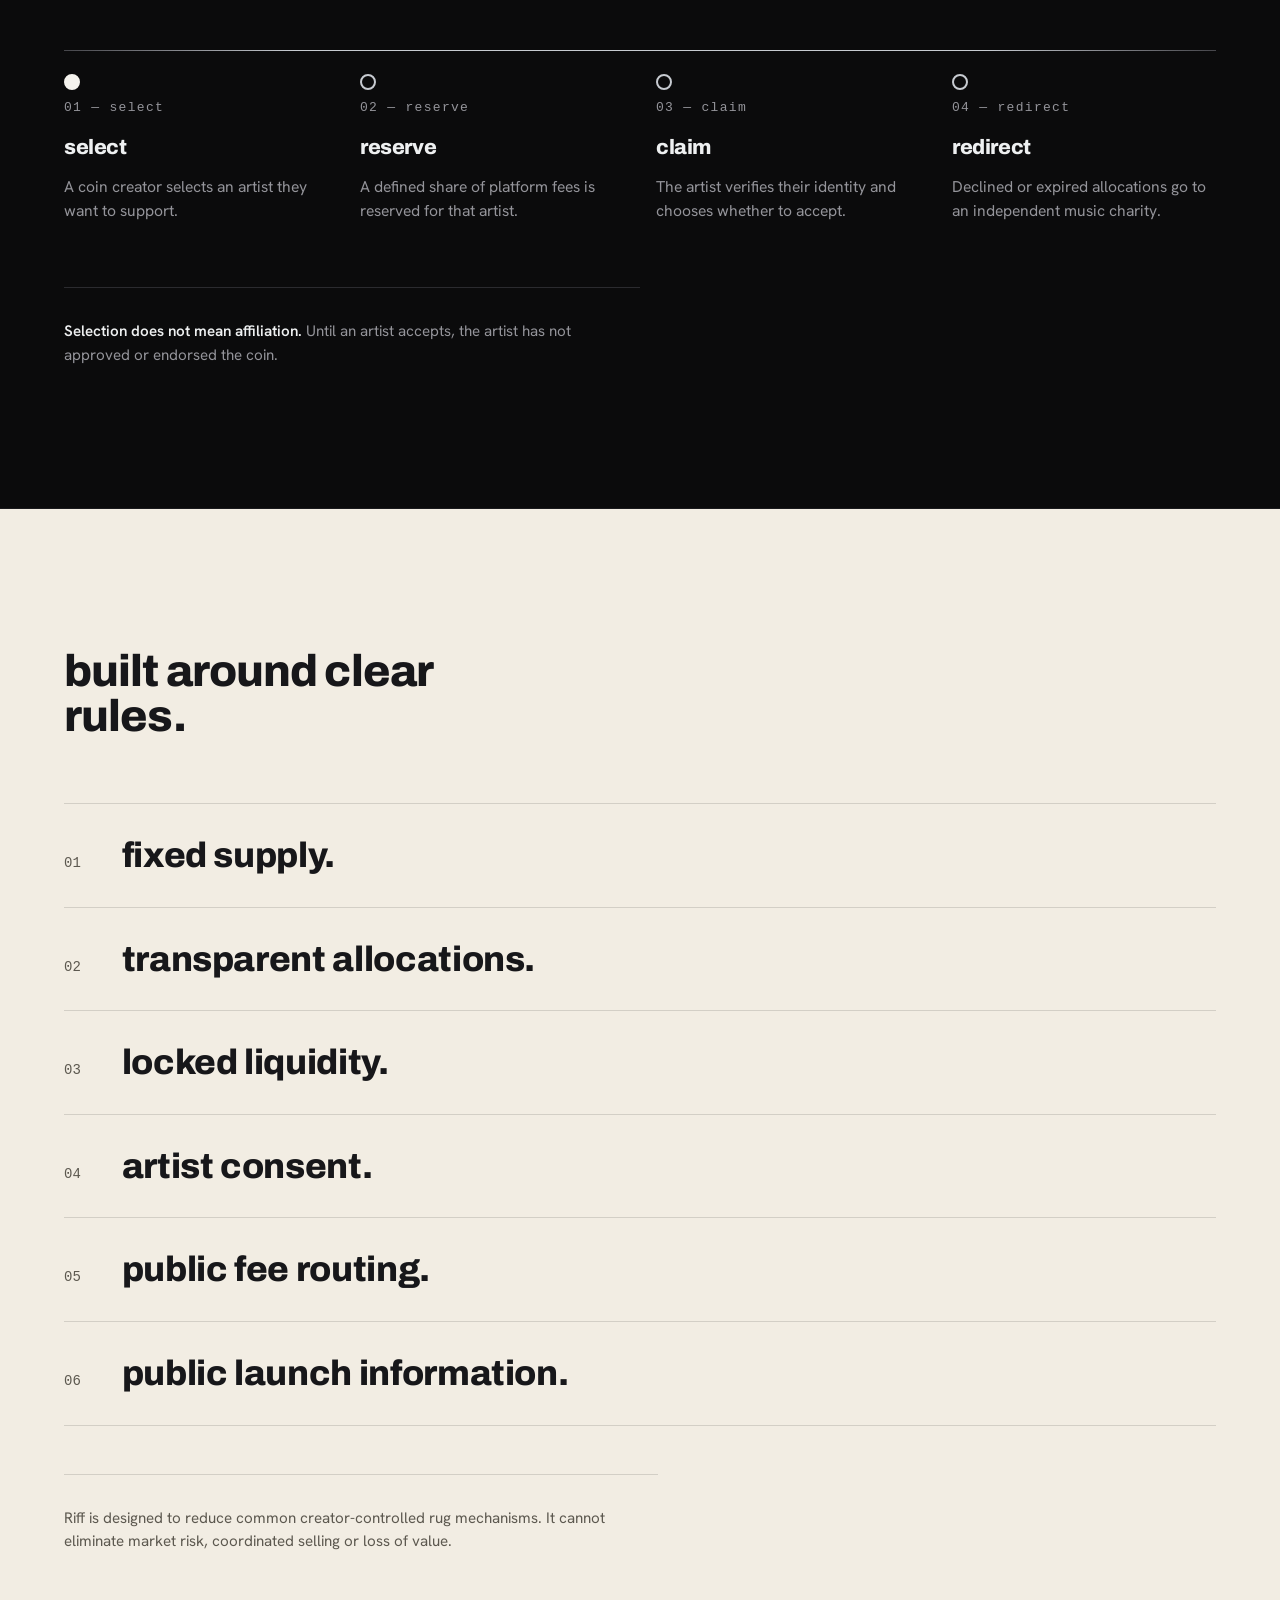
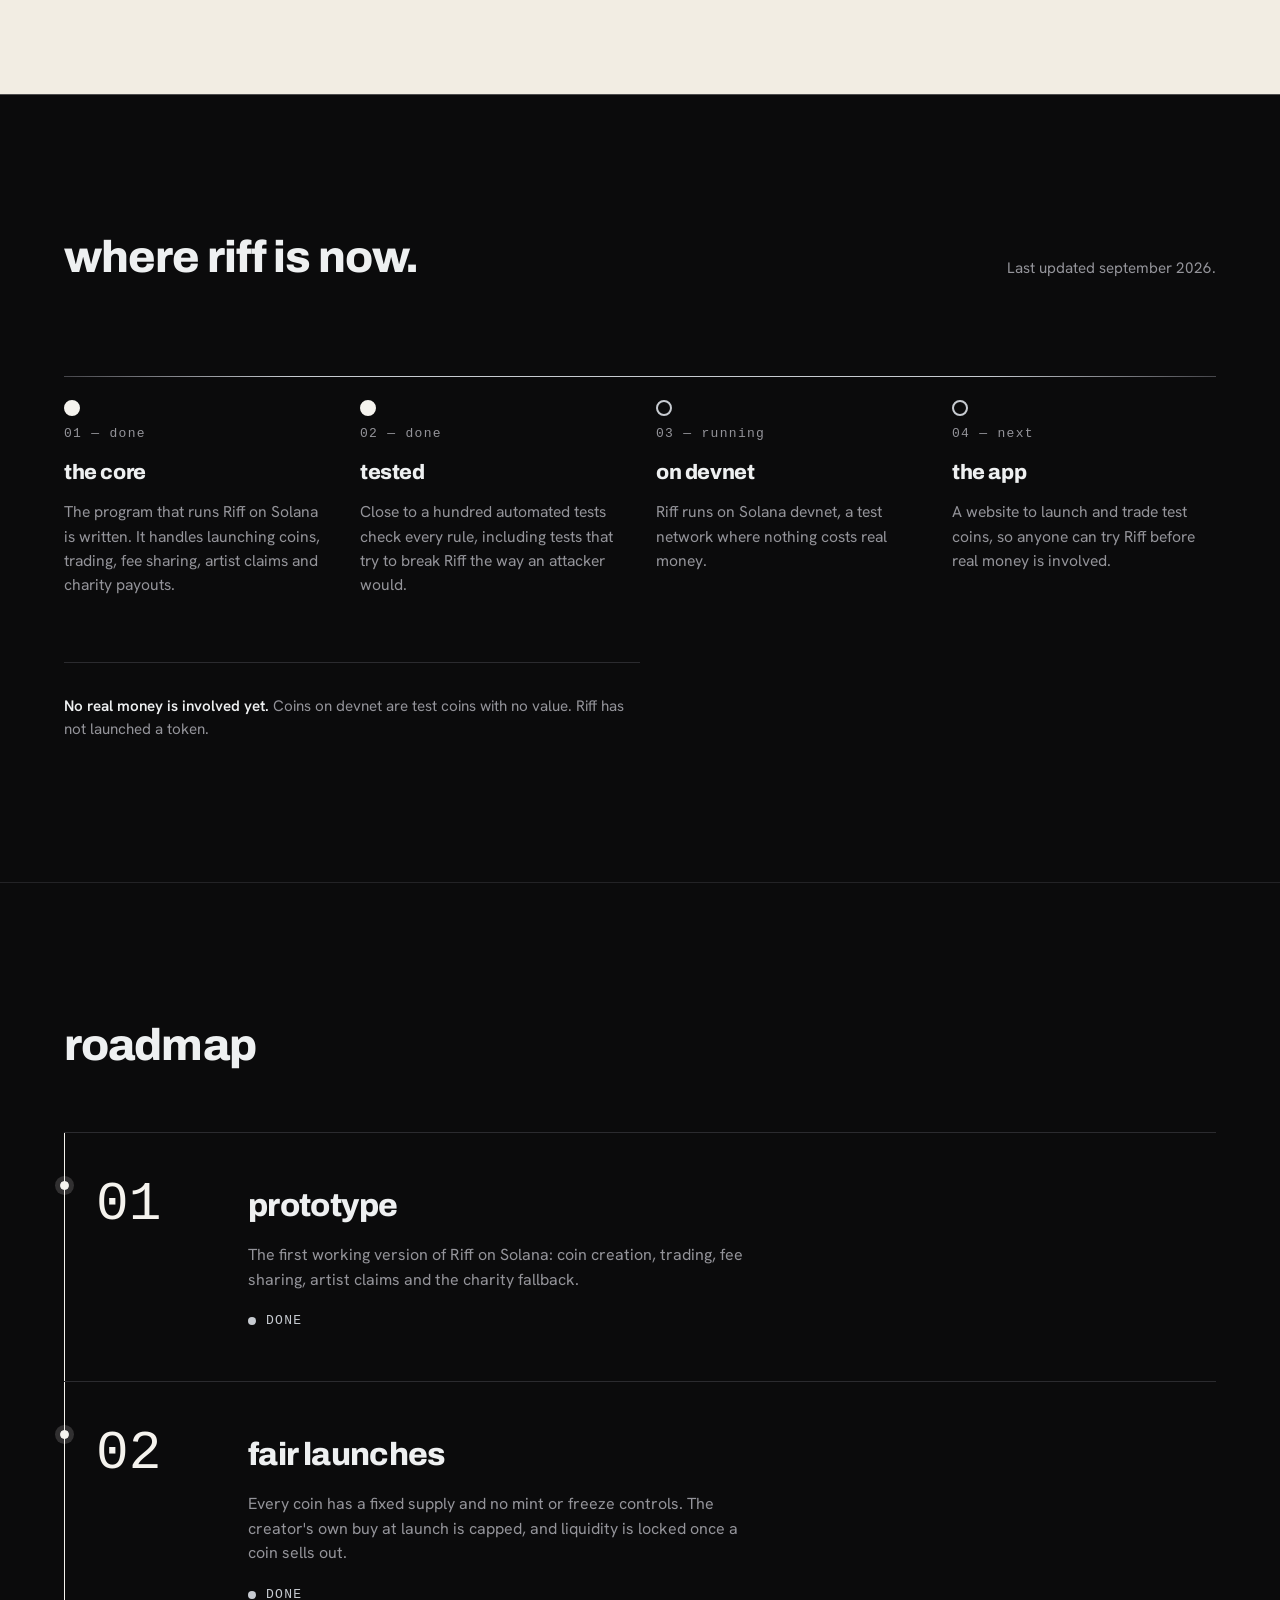
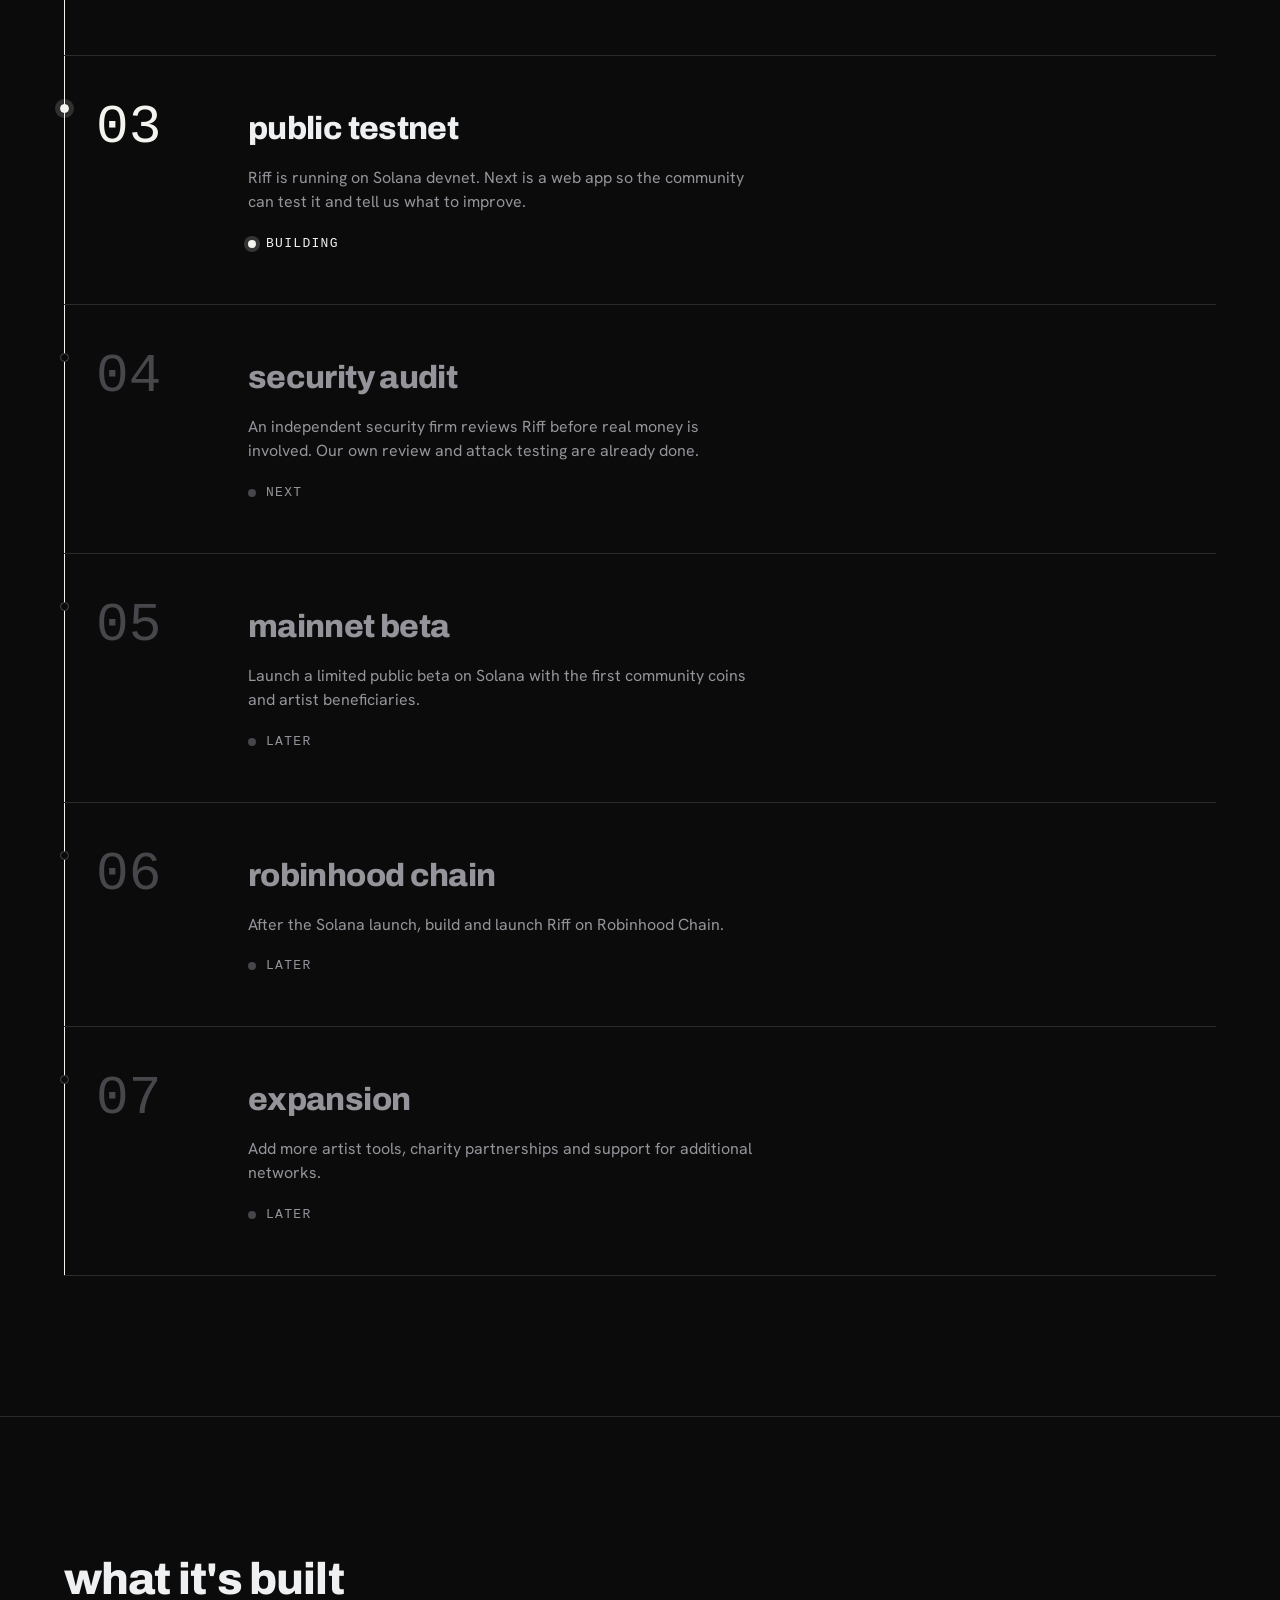
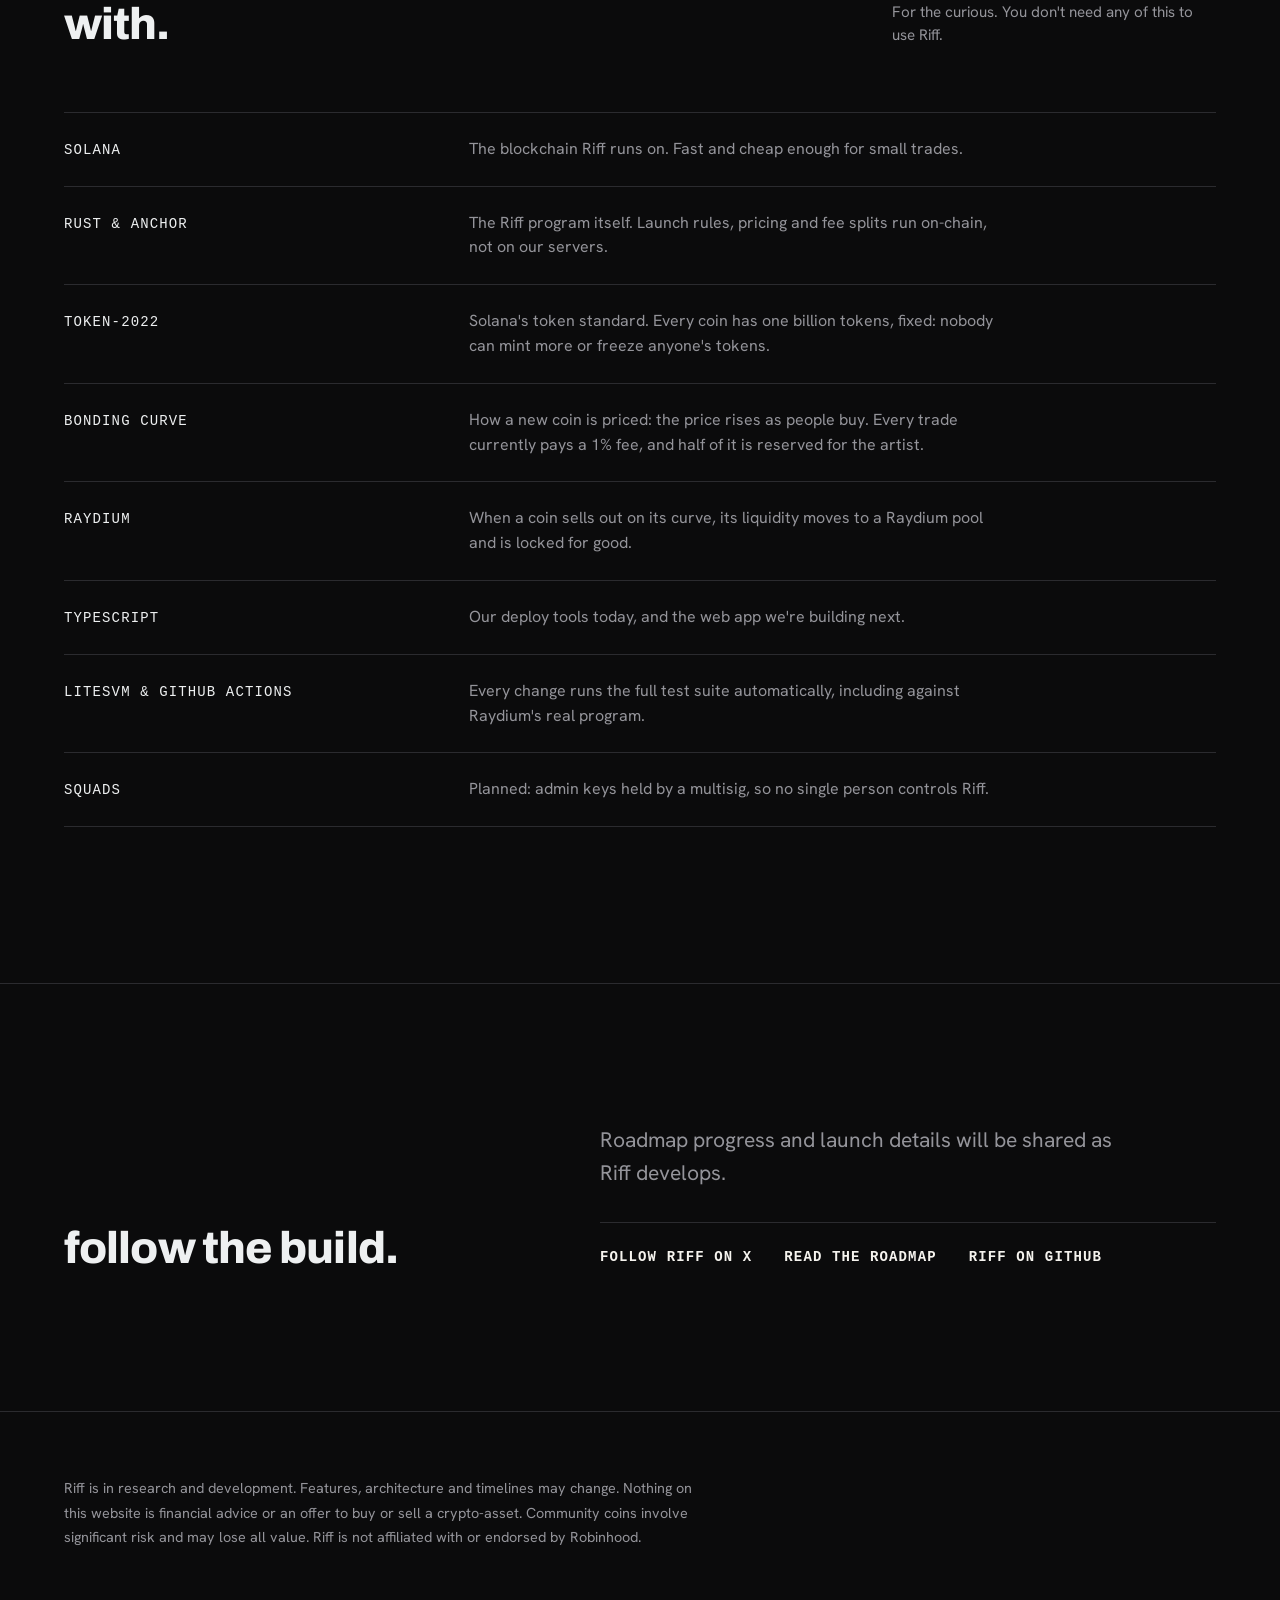
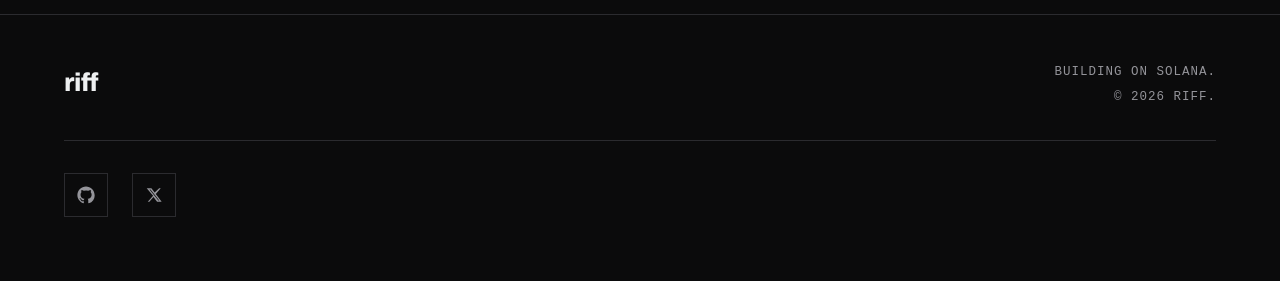
==== commit ad4b6919: "Update roadmap and add progress and tech stack sections - Roadmap: prototype and fair launches are d" ====
--- a/index.html
+++ b/index.html
@@ -91,6 +91,7 @@
         </div>
         <div class="hero-status-row">
           <span class="status is-live"><i class="dot" aria-hidden="true"></i>currently building on solana</span>
+          <span class="status"><i class="dot" aria-hidden="true"></i>testing on devnet</span>
         </div>
       </div>
 
@@ -186,6 +187,41 @@
     </div>
   </section>
 
+  <!-- ============================= PROGRESS ============================ -->
+  <section class="progress reveal" id="progress">
+    <div class="container">
+      <div class="section-head">
+        <h2>where riff is now.</h2>
+        <p class="section-note">Last updated september 2026.</p>
+      </div>
+
+      <div class="signal-path">
+        <div class="signal-step is-done">
+          <span class="signal-num">01 — done</span>
+          <h3>the core</h3>
+          <p>The program that runs Riff on Solana is written. It handles launching coins, trading, fee sharing, artist claims and charity payouts.</p>
+        </div>
+        <div class="signal-step is-done">
+          <span class="signal-num">02 — done</span>
+          <h3>tested</h3>
+          <p>Close to a hundred automated tests check every rule, including tests that try to break Riff the way an attacker would.</p>
+        </div>
+        <div class="signal-step">
+          <span class="signal-num">03 — running</span>
+          <h3>on devnet</h3>
+          <p>Riff runs on Solana devnet, a test network where nothing costs real money.</p>
+        </div>
+        <div class="signal-step">
+          <span class="signal-num">04 — next</span>
+          <h3>the app</h3>
+          <p>A website to launch and trade test coins, so anyone can try Riff before real money is involved.</p>
+        </div>
+      </div>
+
+      <p class="how-note"><strong>No real money is involved yet.</strong> Coins on devnet are test coins with no value. Riff has not launched a token.</p>
+    </div>
+  </section>
+
   <!-- ============================== ROADMAP ============================ -->
   <section class="roadmap reveal" id="roadmap">
     <div class="container">
@@ -201,31 +237,40 @@
           <div class="roadmap-num">01</div>
           <div class="roadmap-body">
             <h3>prototype</h3>
-            <p>Build the first working version of Riff on Solana, including coin creation, fee sharing and artist claims.</p>
+            <p>The first working version of Riff on Solana: coin creation, trading, fee sharing, artist claims and the charity fallback.</p>
+            <span class="status is-done"><i class="dot" aria-hidden="true"></i>done</span>
+          </div>
+        </div>
+
+        <div class="roadmap-item is-active">
+          <div class="roadmap-num">02</div>
+          <div class="roadmap-body">
+            <h3>fair launches</h3>
+            <p>Every coin has a fixed supply and no mint or freeze controls. The creator's own buy at launch is capped, and liquidity is locked once a coin sells out.</p>
+            <span class="status is-done"><i class="dot" aria-hidden="true"></i>done</span>
+          </div>
+        </div>
+
+        <div class="roadmap-item is-active">
+          <div class="roadmap-num">03</div>
+          <div class="roadmap-body">
+            <h3>public testnet</h3>
+            <p>Riff is running on Solana devnet. Next is a web app so the community can test it and tell us what to improve.</p>
             <span class="status is-live"><i class="dot" aria-hidden="true"></i>building</span>
-          </div>
-        </div>
-
-        <div class="roadmap-item">
-          <div class="roadmap-num">02</div>
-          <div class="roadmap-body">
-            <h3>fair launches</h3>
-            <p>Introduce Riff's rug-resistant launch standard with transparent allocations, locked liquidity and creator protections.</p>
-            <span class="status"><i class="dot" aria-hidden="true"></i>next</span>
-          </div>
-        </div>
-
-        <div class="roadmap-item">
-          <div class="roadmap-num">03</div>
-          <div class="roadmap-body">
-            <h3>public testnet</h3>
-            <p>Open Riff for community testing, improve the product and complete security reviews.</p>
-            <span class="status"><i class="dot" aria-hidden="true"></i>later</span>
           </div>
         </div>
 
         <div class="roadmap-item">
           <div class="roadmap-num">04</div>
+          <div class="roadmap-body">
+            <h3>security audit</h3>
+            <p>An independent security firm reviews Riff before real money is involved. Our own review and attack testing are already done.</p>
+            <span class="status"><i class="dot" aria-hidden="true"></i>next</span>
+          </div>
+        </div>
+
+        <div class="roadmap-item">
+          <div class="roadmap-num">05</div>
           <div class="roadmap-body">
             <h3>mainnet beta</h3>
             <p>Launch a limited public beta on Solana with the first community coins and artist beneficiaries.</p>
@@ -234,7 +279,7 @@
         </div>
 
         <div class="roadmap-item">
-          <div class="roadmap-num">05</div>
+          <div class="roadmap-num">06</div>
           <div class="roadmap-body">
             <h3>robinhood chain</h3>
             <p>After the Solana launch, build and launch Riff on Robinhood Chain.</p>
@@ -243,7 +288,7 @@
         </div>
 
         <div class="roadmap-item">
-          <div class="roadmap-num">06</div>
+          <div class="roadmap-num">07</div>
           <div class="roadmap-body">
             <h3>expansion</h3>
             <p>Add more artist tools, charity partnerships and support for additional networks.</p>
@@ -251,6 +296,51 @@
           </div>
         </div>
       </div>
+    </div>
+  </section>
+
+  <!-- ============================== STACK ============================== -->
+  <section class="stack reveal" id="stack">
+    <div class="container">
+      <div class="section-head">
+        <h2>what it's built with.</h2>
+        <p class="section-note">For the curious. You don't need any of this to use Riff.</p>
+      </div>
+
+      <dl class="stack-list">
+        <div class="stack-row">
+          <dt>solana</dt>
+          <dd>The blockchain Riff runs on. Fast and cheap enough for small trades.</dd>
+        </div>
+        <div class="stack-row">
+          <dt>rust &amp; anchor</dt>
+          <dd>The Riff program itself. Launch rules, pricing and fee splits run on-chain, not on our servers.</dd>
+        </div>
+        <div class="stack-row">
+          <dt>token-2022</dt>
+          <dd>Solana's token standard. Every coin has one billion tokens, fixed: nobody can mint more or freeze anyone's tokens.</dd>
+        </div>
+        <div class="stack-row">
+          <dt>bonding curve</dt>
+          <dd>How a new coin is priced: the price rises as people buy. Every trade currently pays a 1% fee, and half of it is reserved for the artist.</dd>
+        </div>
+        <div class="stack-row">
+          <dt>raydium</dt>
+          <dd>When a coin sells out on its curve, its liquidity moves to a Raydium pool and is locked for good.</dd>
+        </div>
+        <div class="stack-row">
+          <dt>typescript</dt>
+          <dd>Our deploy tools today, and the web app we're building next.</dd>
+        </div>
+        <div class="stack-row">
+          <dt>litesvm &amp; github actions</dt>
+          <dd>Every change runs the full test suite automatically, including against Raydium's real program.</dd>
+        </div>
+        <div class="stack-row">
+          <dt>squads</dt>
+          <dd>Planned: admin keys held by a multisig, so no single person controls Riff.</dd>
+        </div>
+      </dl>
     </div>
   </section>
 
--- a/style.css
+++ b/style.css
@@ -284,6 +284,8 @@
   box-shadow:0 0 0 4px rgba(245,243,238,0.18);
 }
 .status.is-live{color:var(--c-silver-bright);}
+.status.is-done .dot{background:var(--c-silver);}
+.status.is-done{color:var(--c-silver);}
 
 /* ==========================================================================
    HERO
@@ -529,6 +531,15 @@
 }
 
 /* ==========================================================================
+   PROGRESS — reuses the signal path
+   ========================================================================== */
+.progress{
+  padding:var(--sp-10) 0;
+  border-bottom:1px solid var(--c-graphite-2);
+}
+.progress .signal-step.is-done::before{background:var(--c-active); border-color:var(--c-active);}
+
+/* ==========================================================================
    PRINCIPLES — manifesto
    ========================================================================== */
 .principles{
@@ -643,6 +654,41 @@
 @media (max-width:640px){
   .roadmap-item{grid-template-columns:1fr; gap:var(--sp-3);}
   .roadmap-num{font-size:2.4rem;}
+}
+
+/* ==========================================================================
+   STACK
+   ========================================================================== */
+.stack{
+  padding:var(--sp-10) 0;
+  border-bottom:1px solid var(--c-graphite-2);
+}
+.stack-list{
+  border-top:1px solid var(--c-graphite-2);
+}
+.stack-row{
+  display:grid;
+  grid-template-columns:minmax(0,4fr) minmax(0,8fr);
+  gap:var(--sp-6);
+  padding:var(--sp-5) 0;
+  border-bottom:1px solid var(--c-graphite-2);
+  align-items:baseline;
+}
+.stack-row dt{
+  font-family:var(--font-mono);
+  font-size:14px;
+  text-transform:uppercase;
+  letter-spacing:0.08em;
+  color:var(--c-silver-bright);
+}
+.stack-row dd{
+  margin:0;
+  color:var(--c-muted);
+  max-width:60ch;
+}
+
+@media (max-width:640px){
+  .stack-row{grid-template-columns:1fr; gap:var(--sp-2);}
 }
 
 /* ==========================================================================
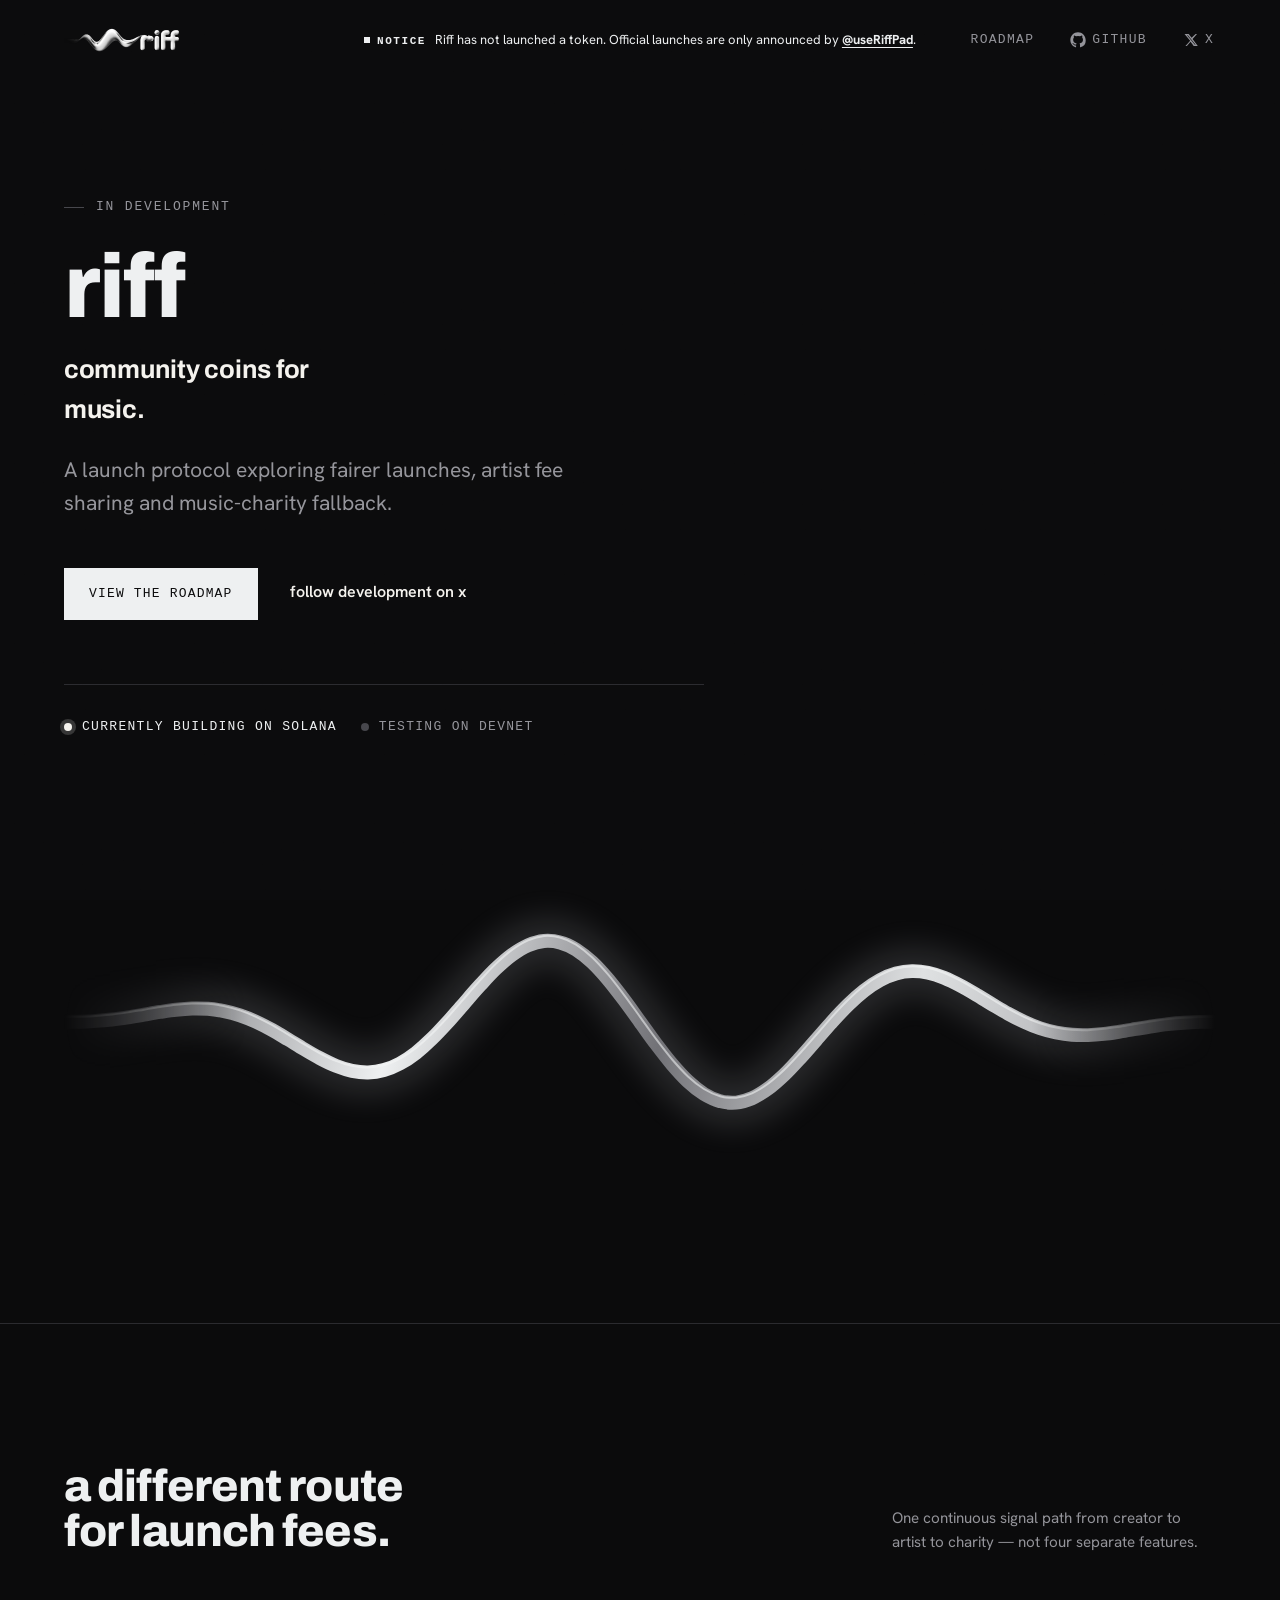
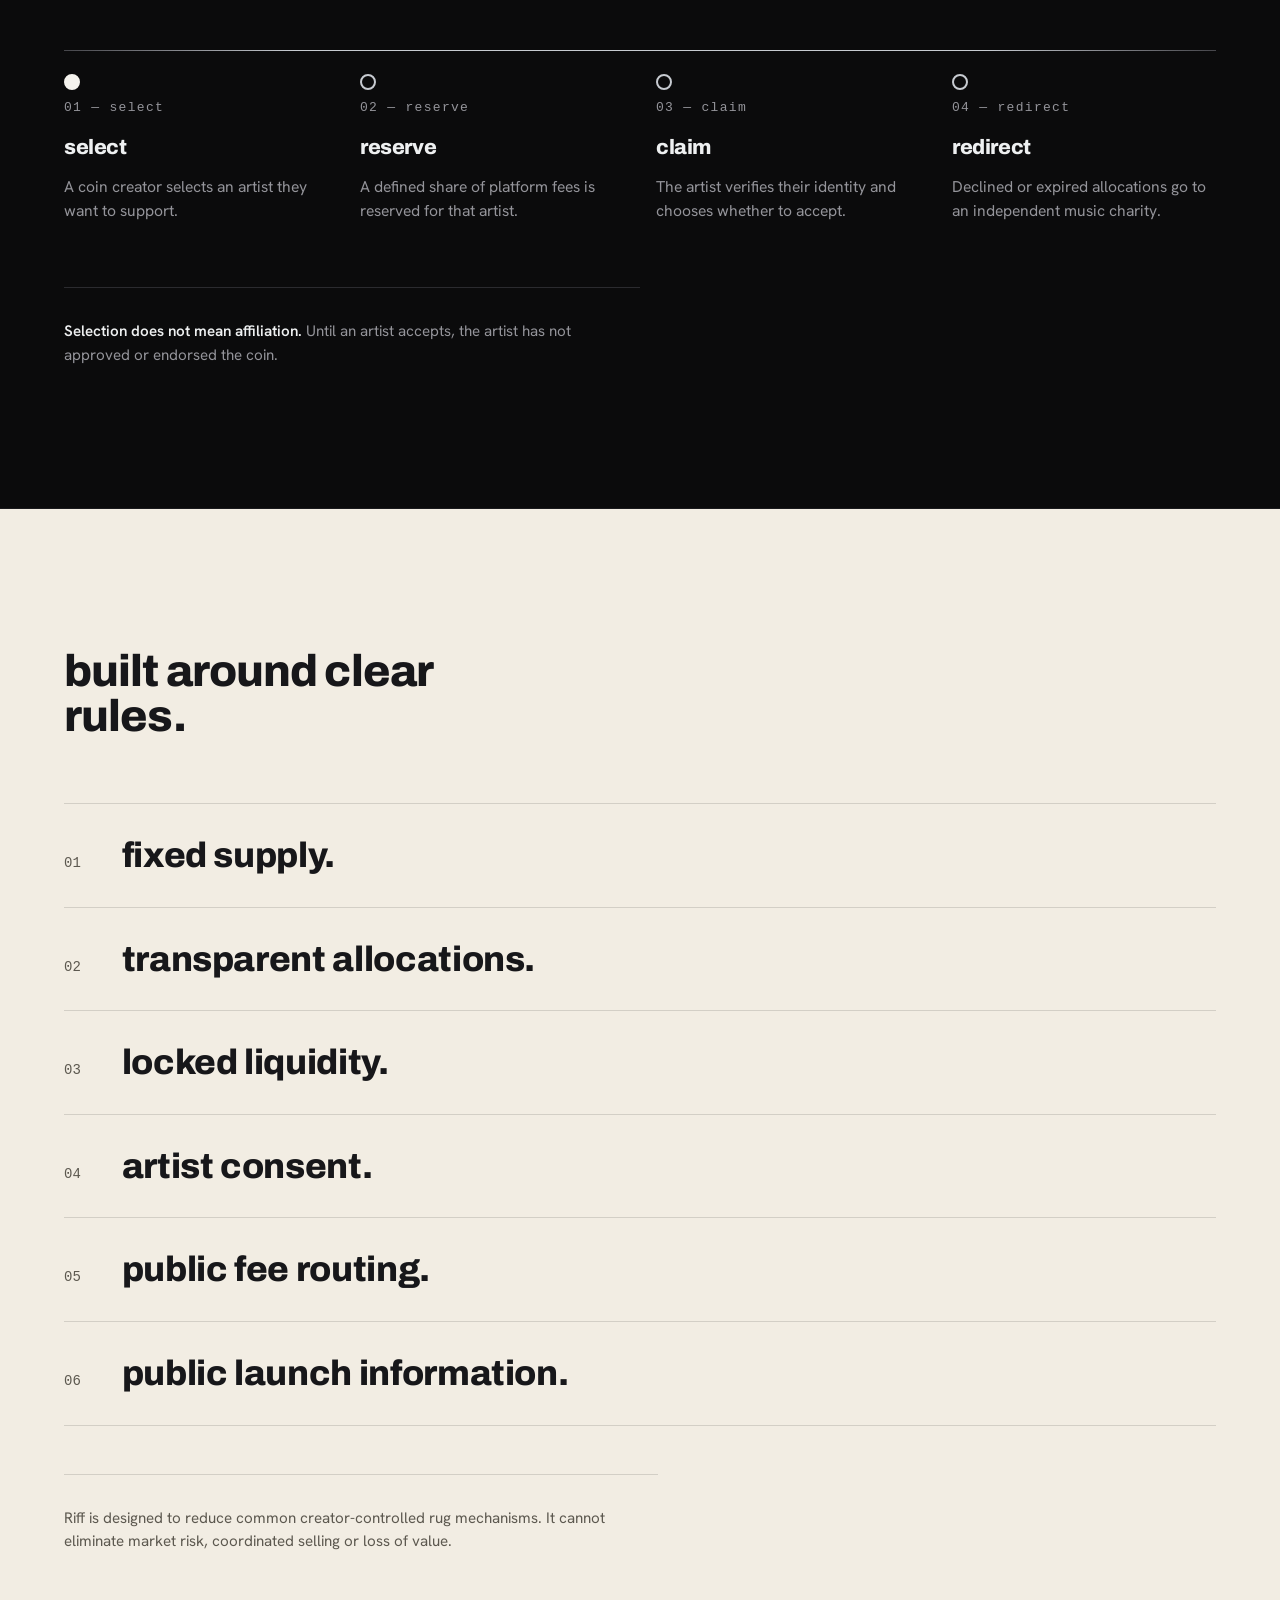
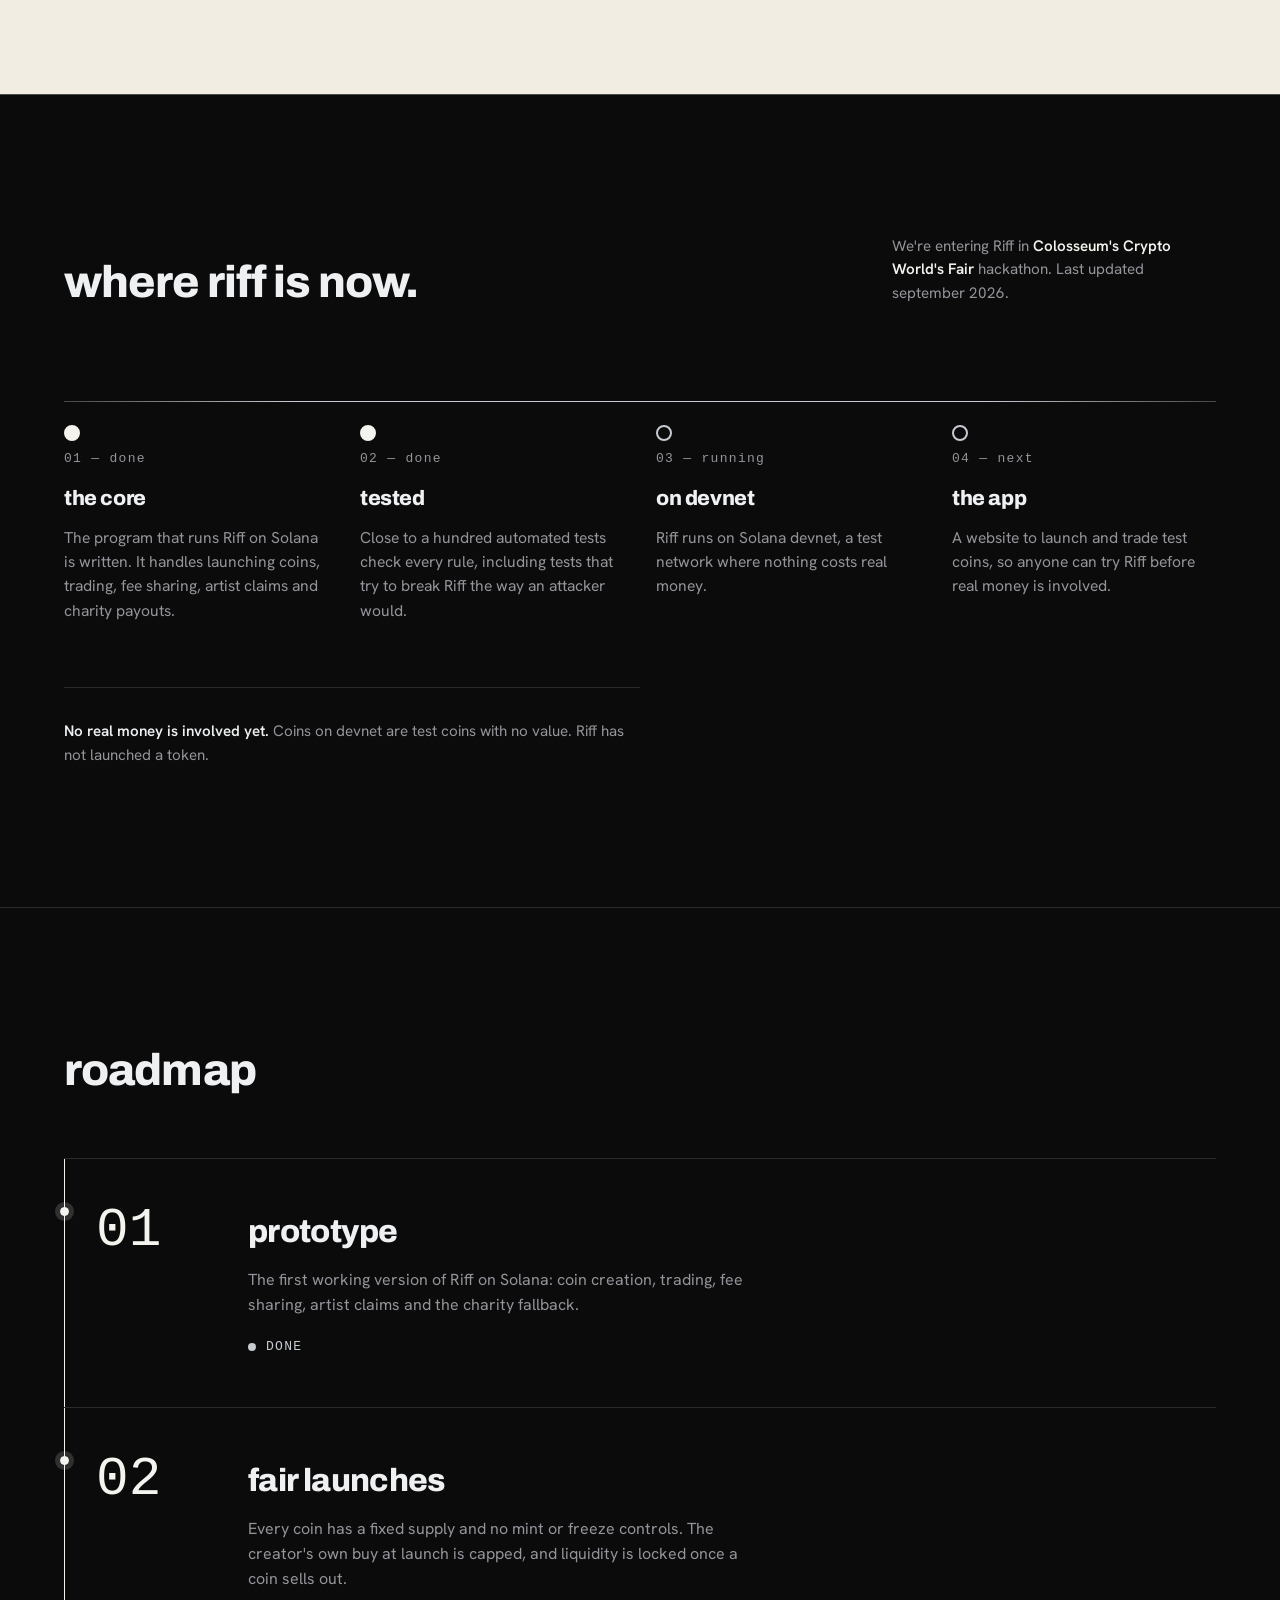
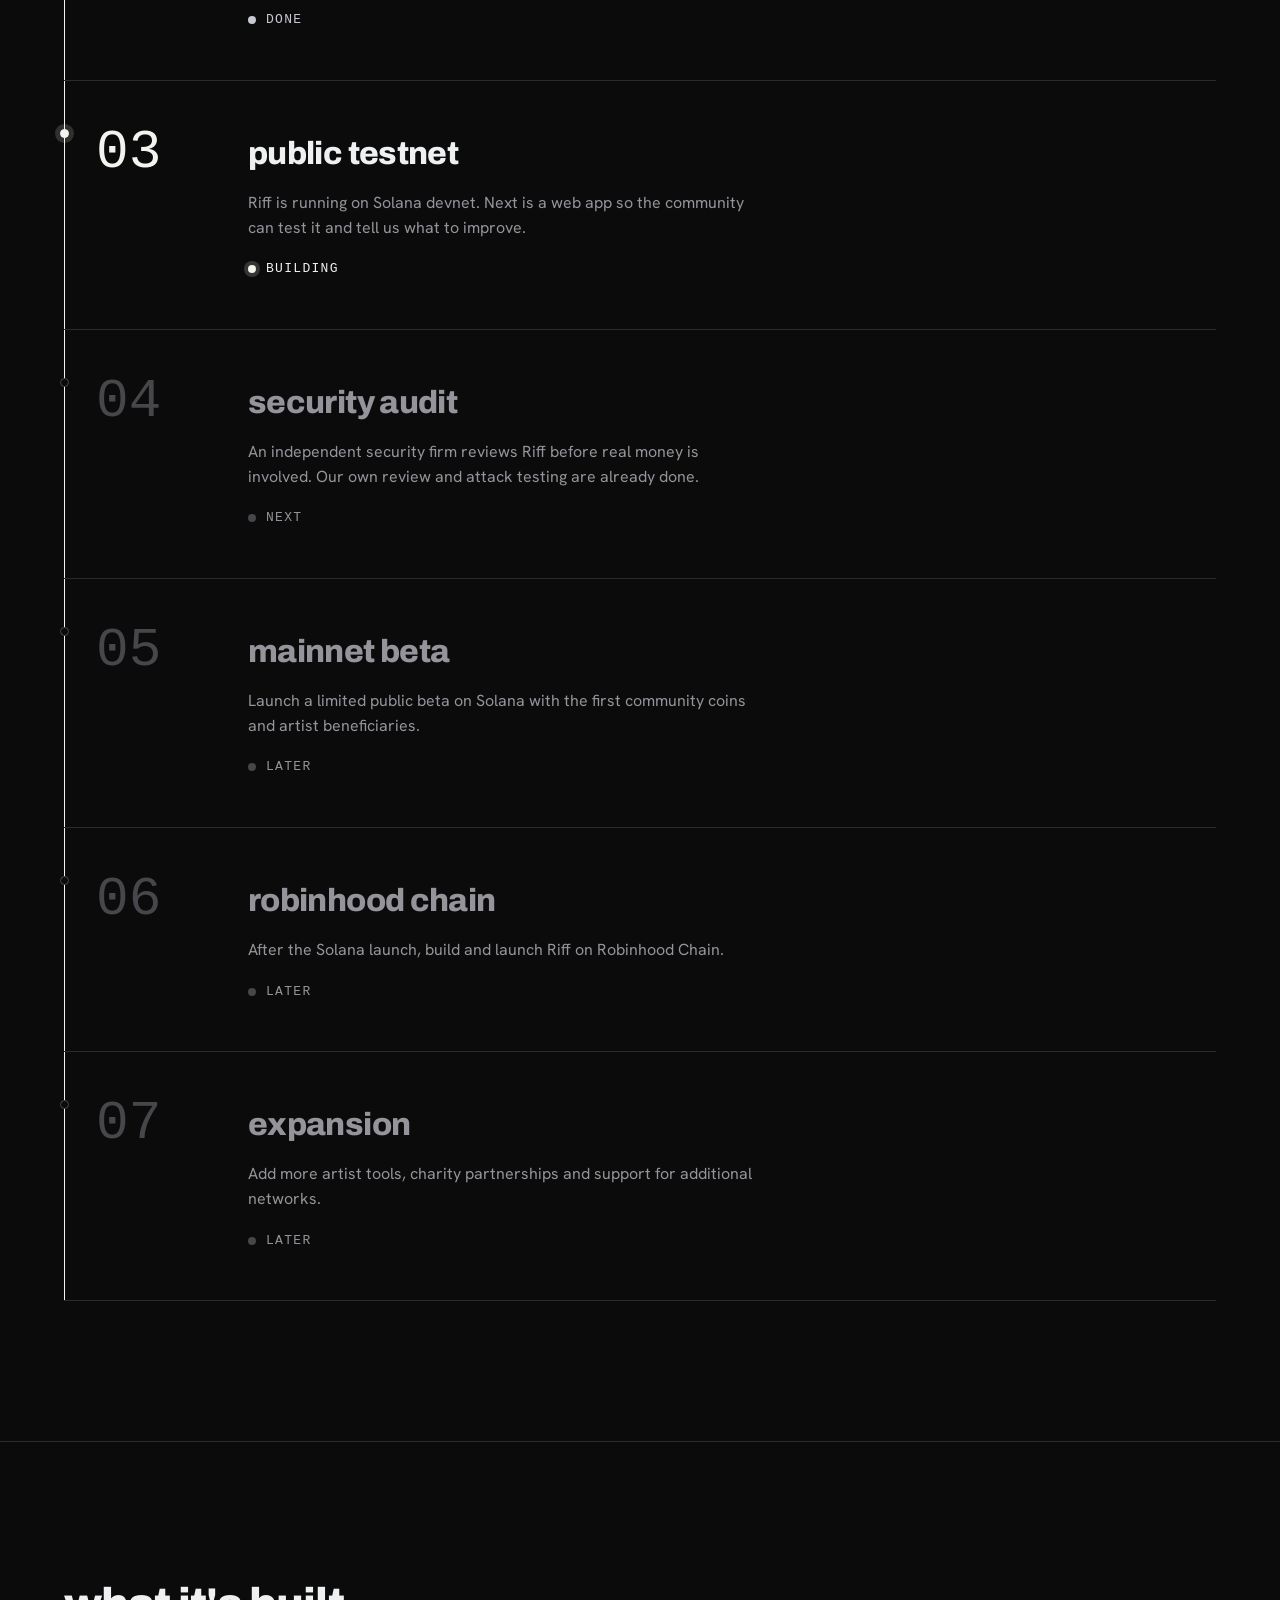
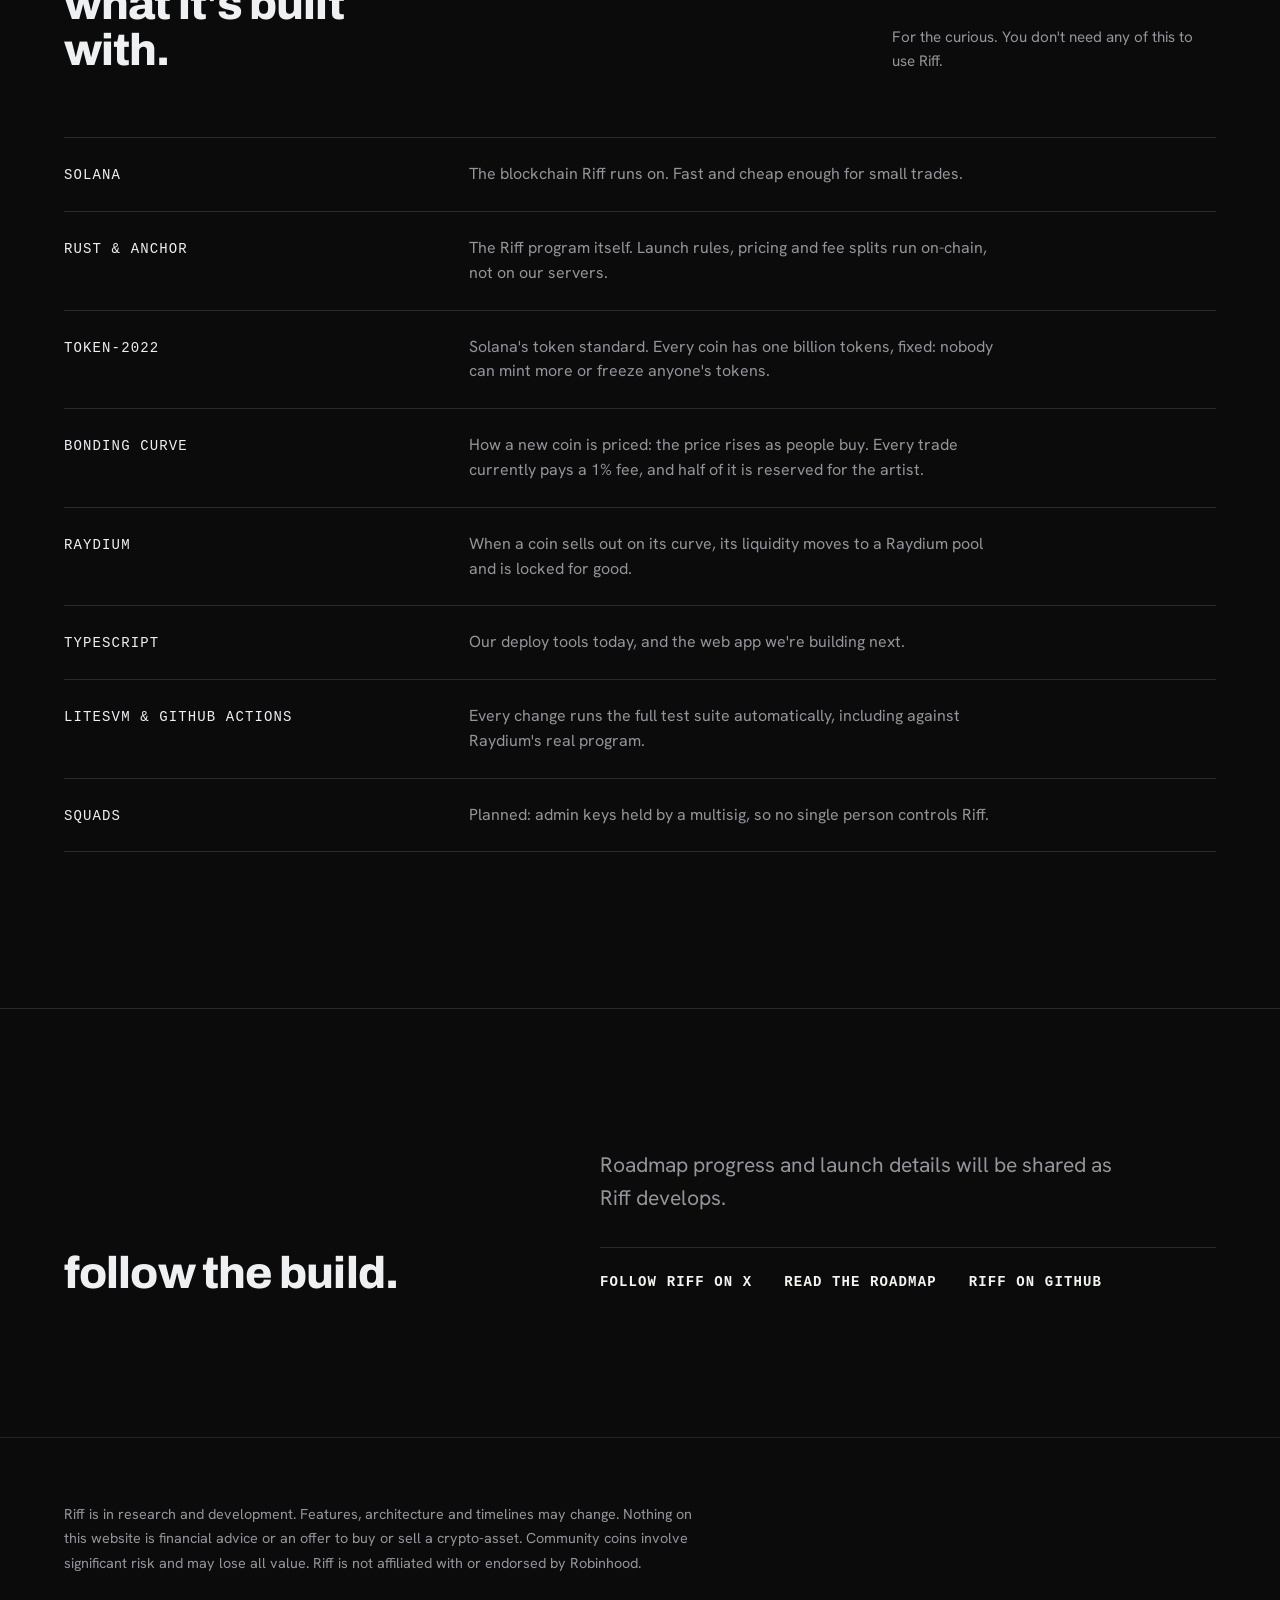
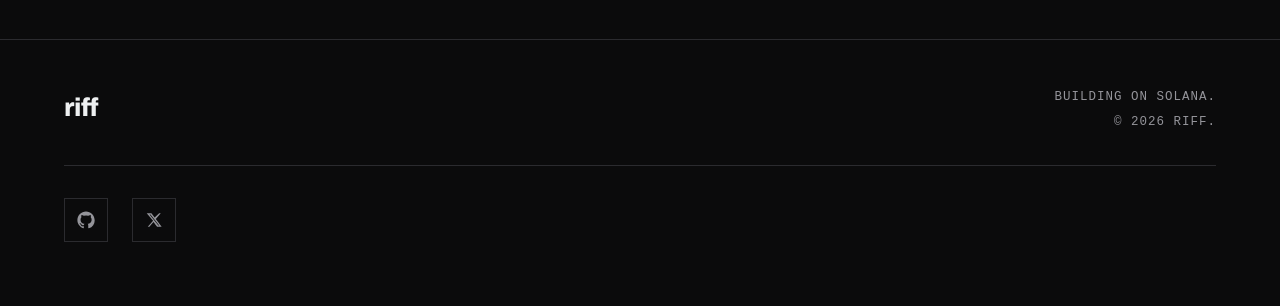
==== commit af282531: "Mention Riff's entry in Colosseum's Crypto World's Fair hackathon" ====
--- a/index.html
+++ b/index.html
@@ -192,7 +192,7 @@
     <div class="container">
       <div class="section-head">
         <h2>where riff is now.</h2>
-        <p class="section-note">Last updated september 2026.</p>
+        <p class="section-note">We're entering Riff in <a class="text-link" href="https://colosseum.com/worldsfair" target="_blank" rel="noopener noreferrer">Colosseum's Crypto World's Fair</a> hackathon. Last updated september 2026.</p>
       </div>
 
       <div class="signal-path">
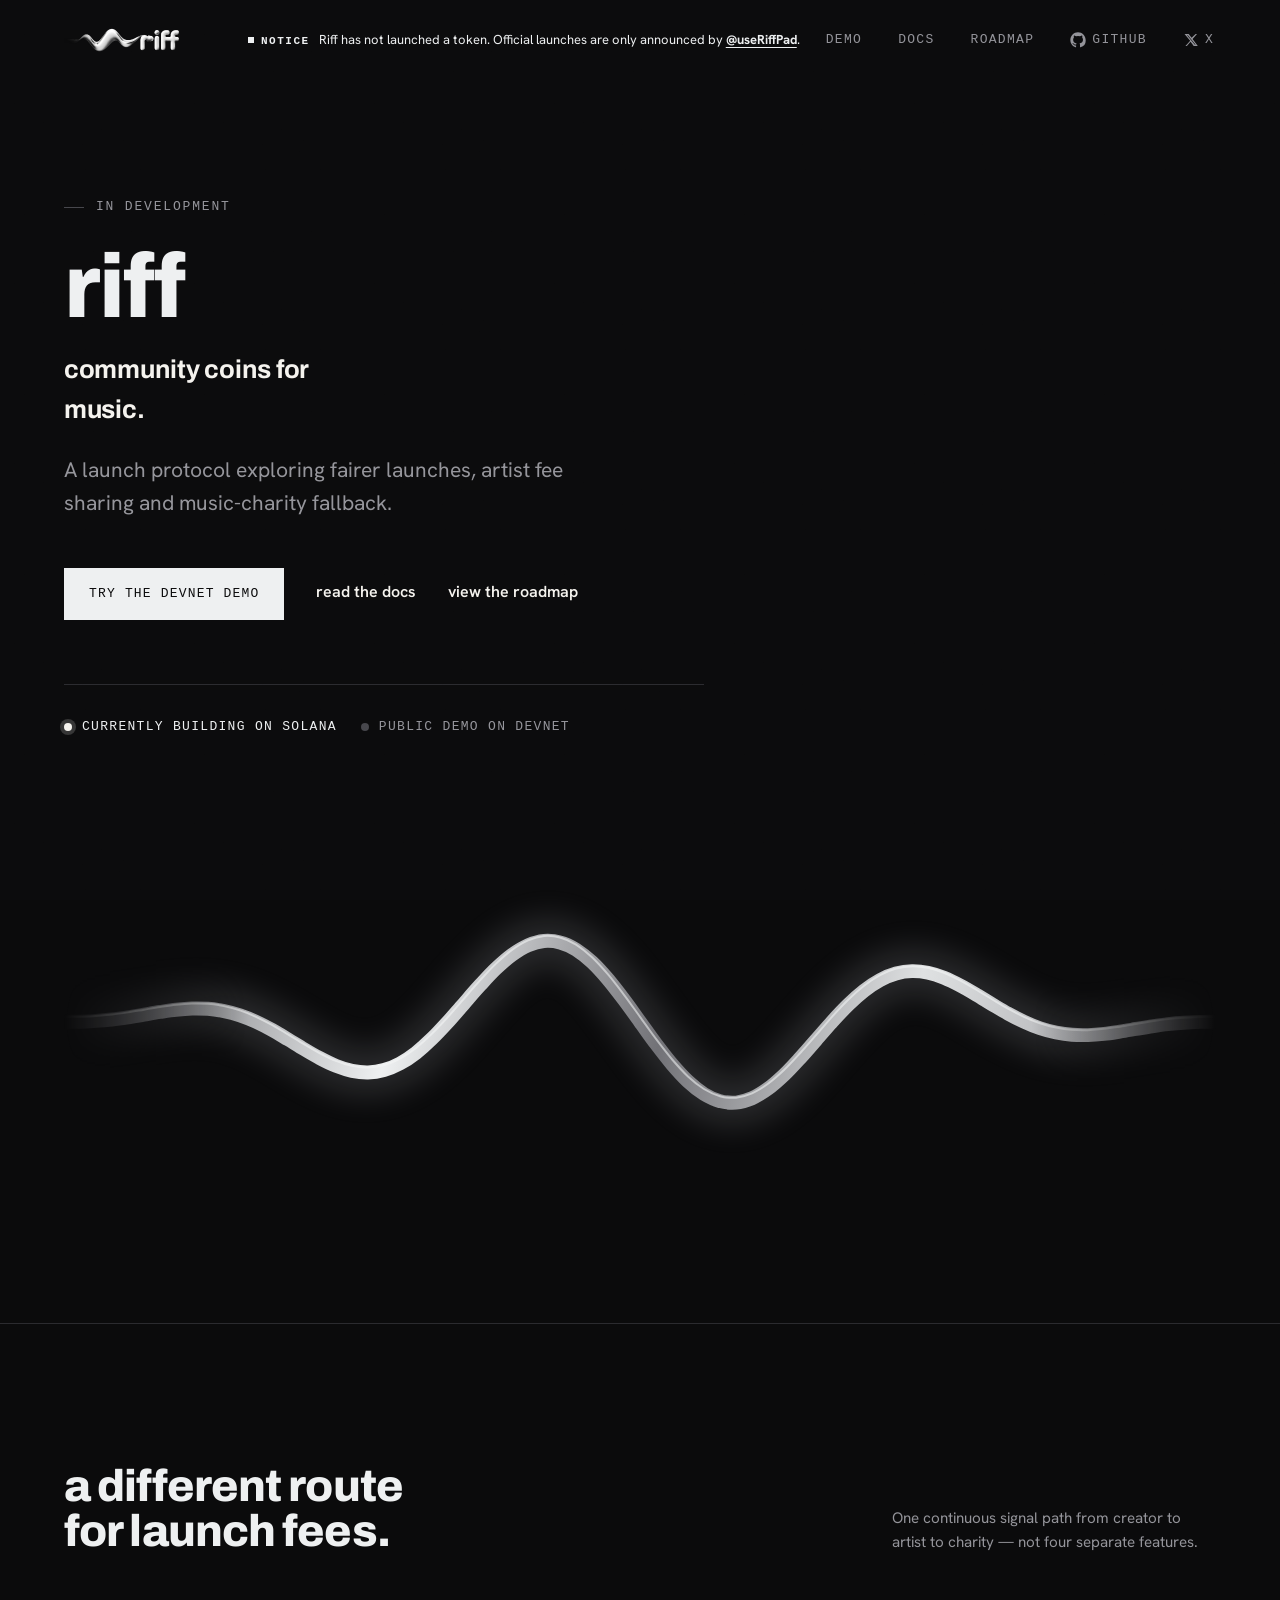
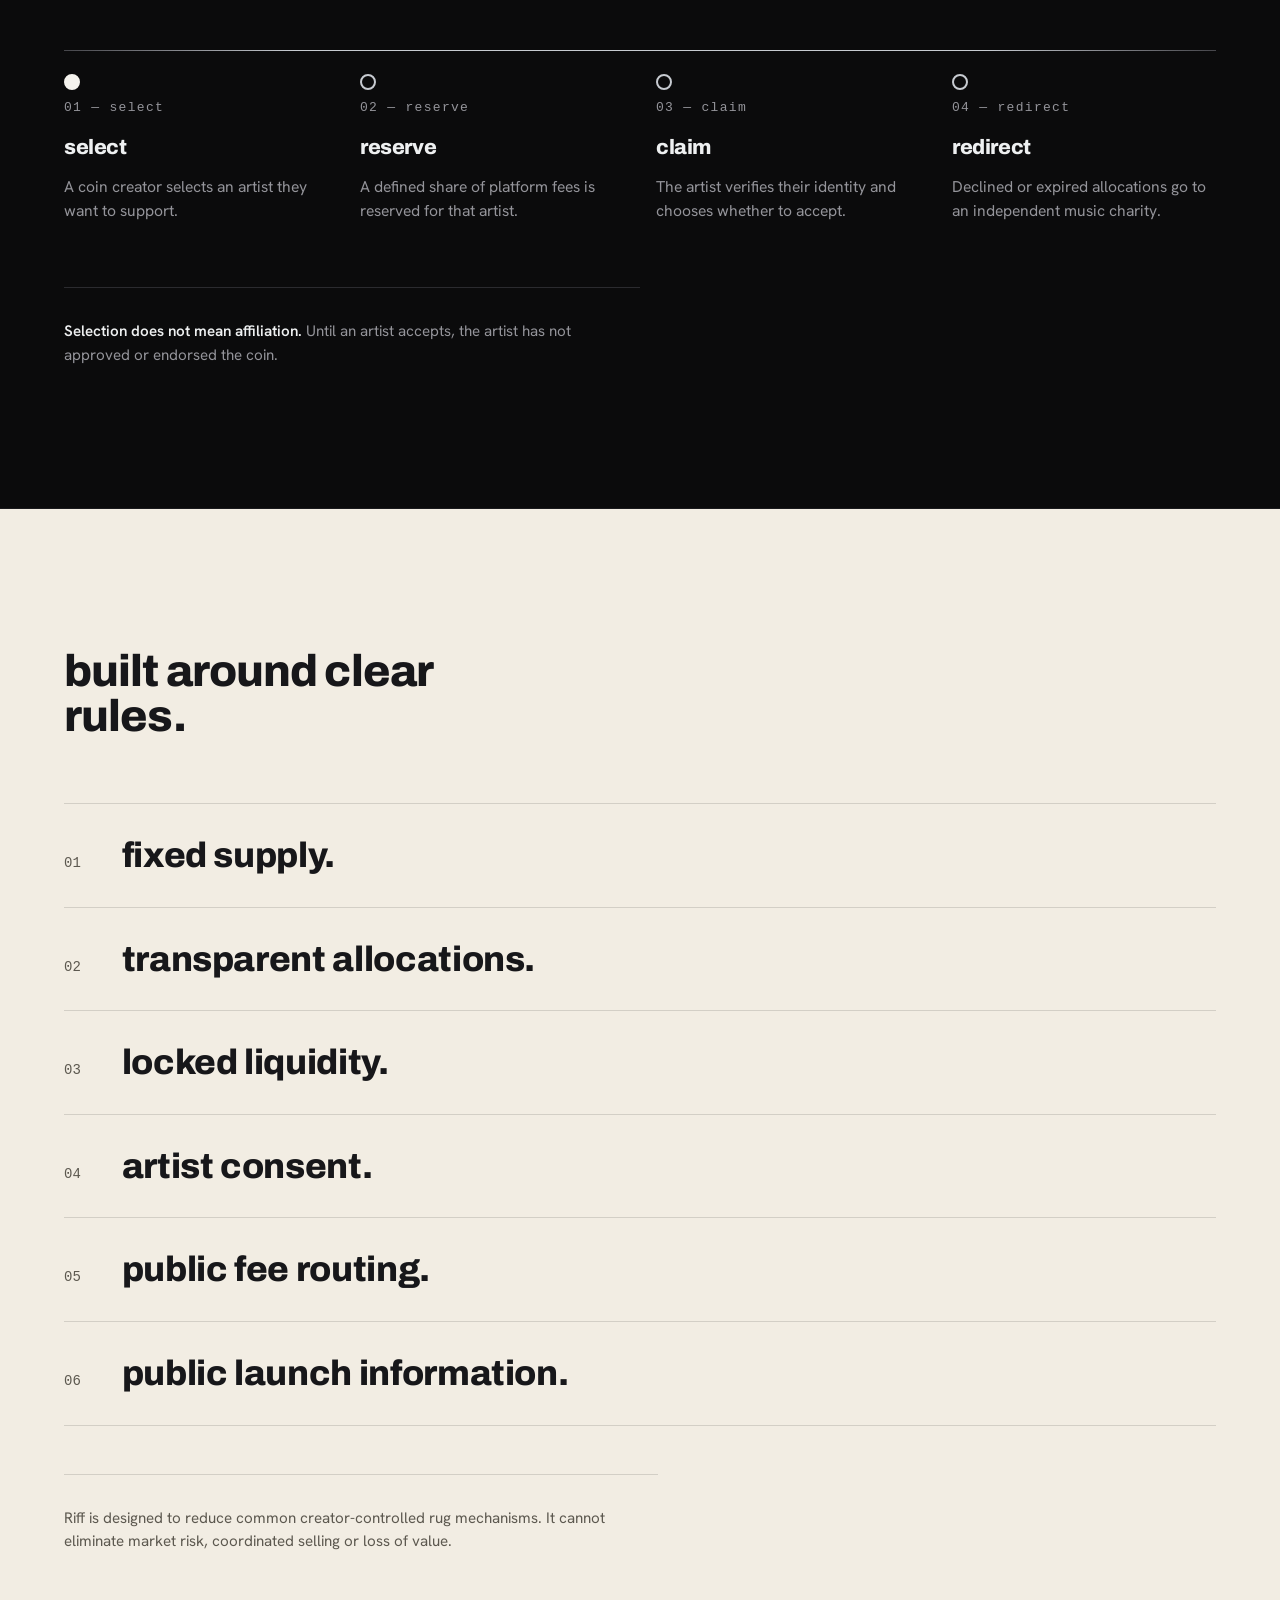
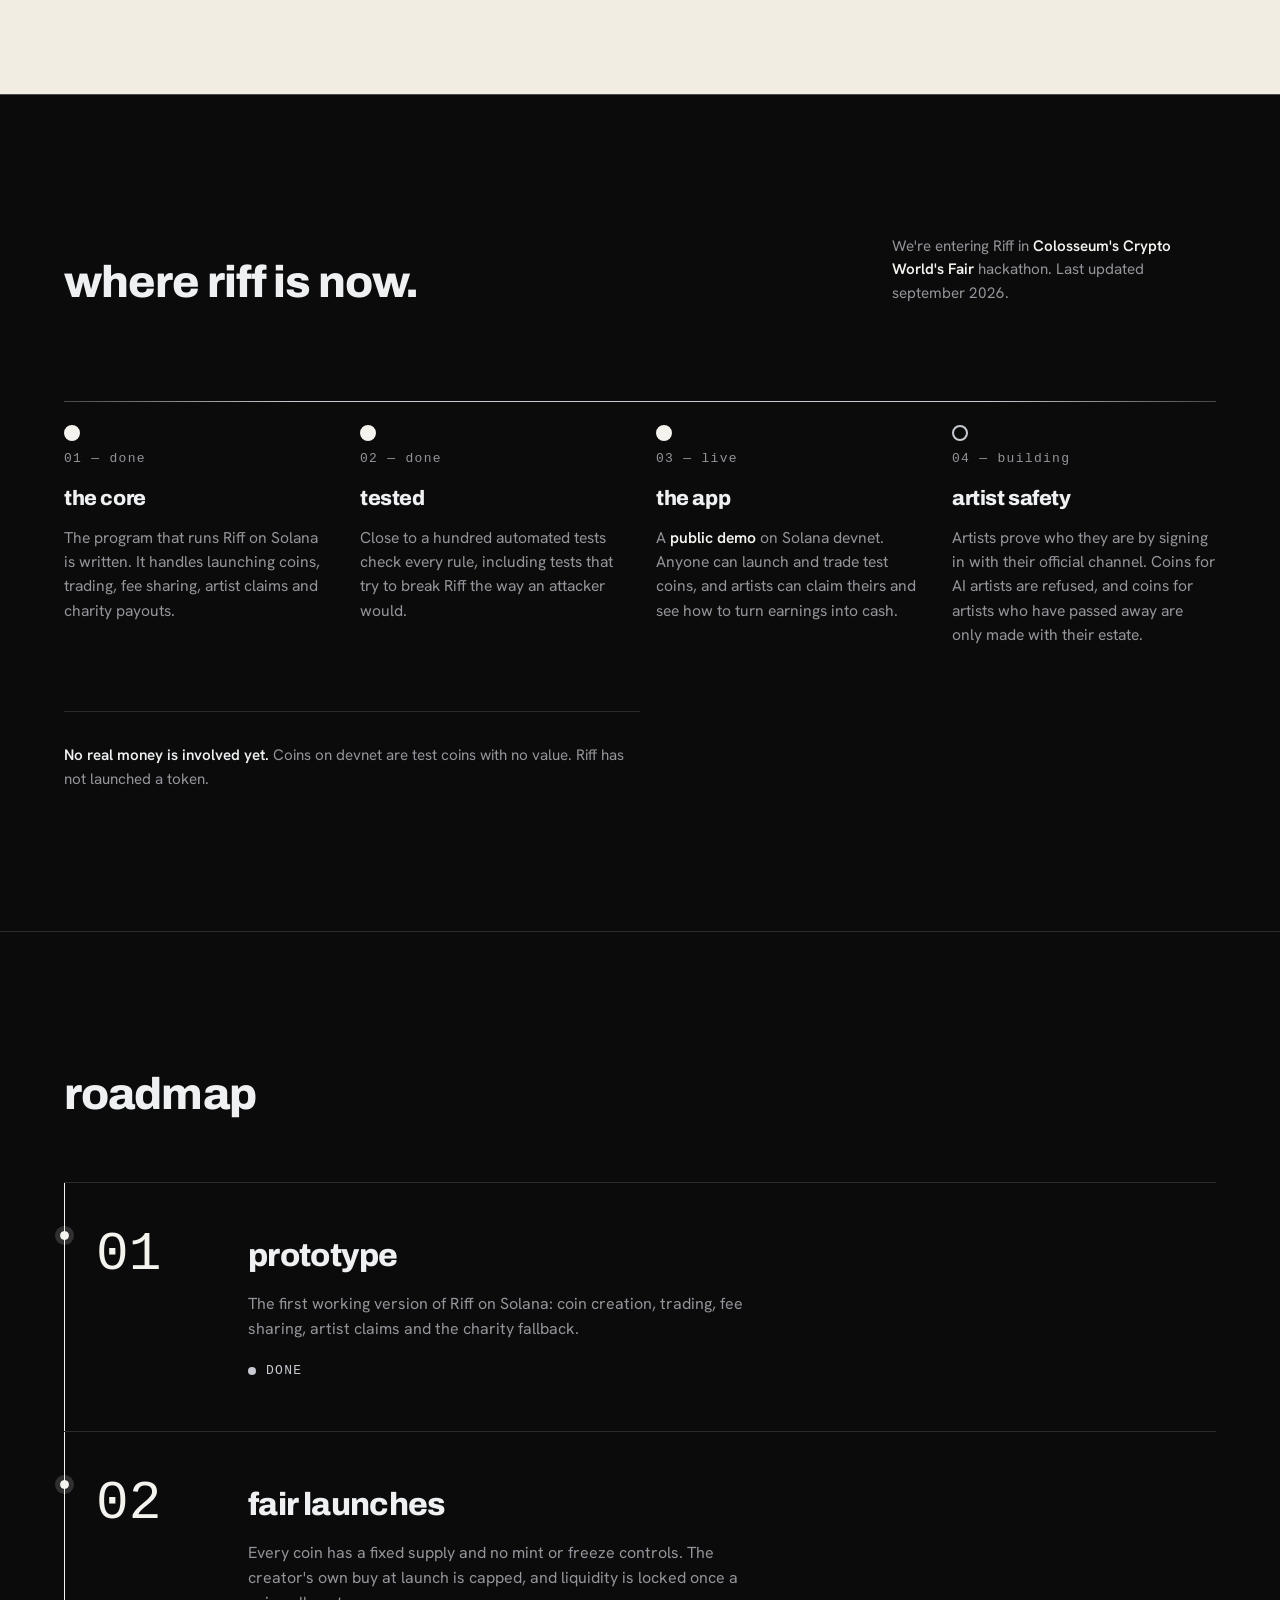
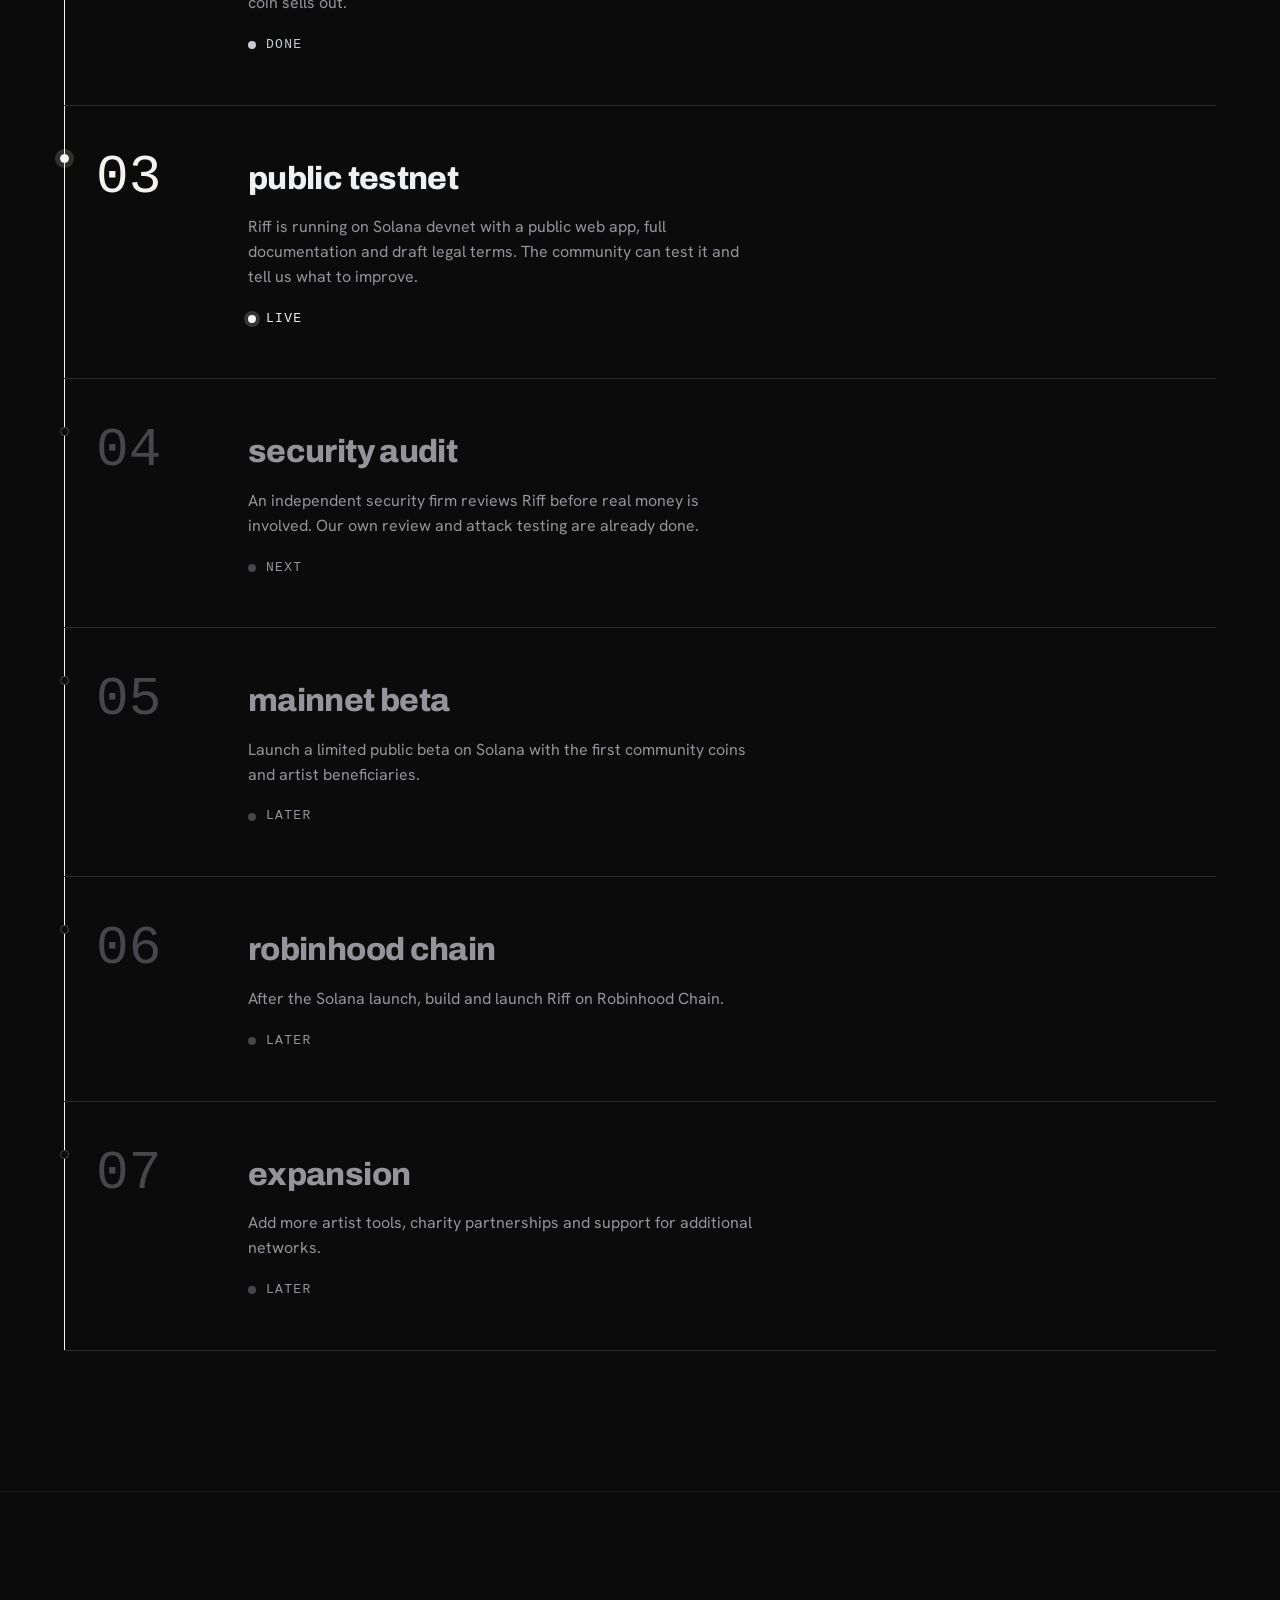
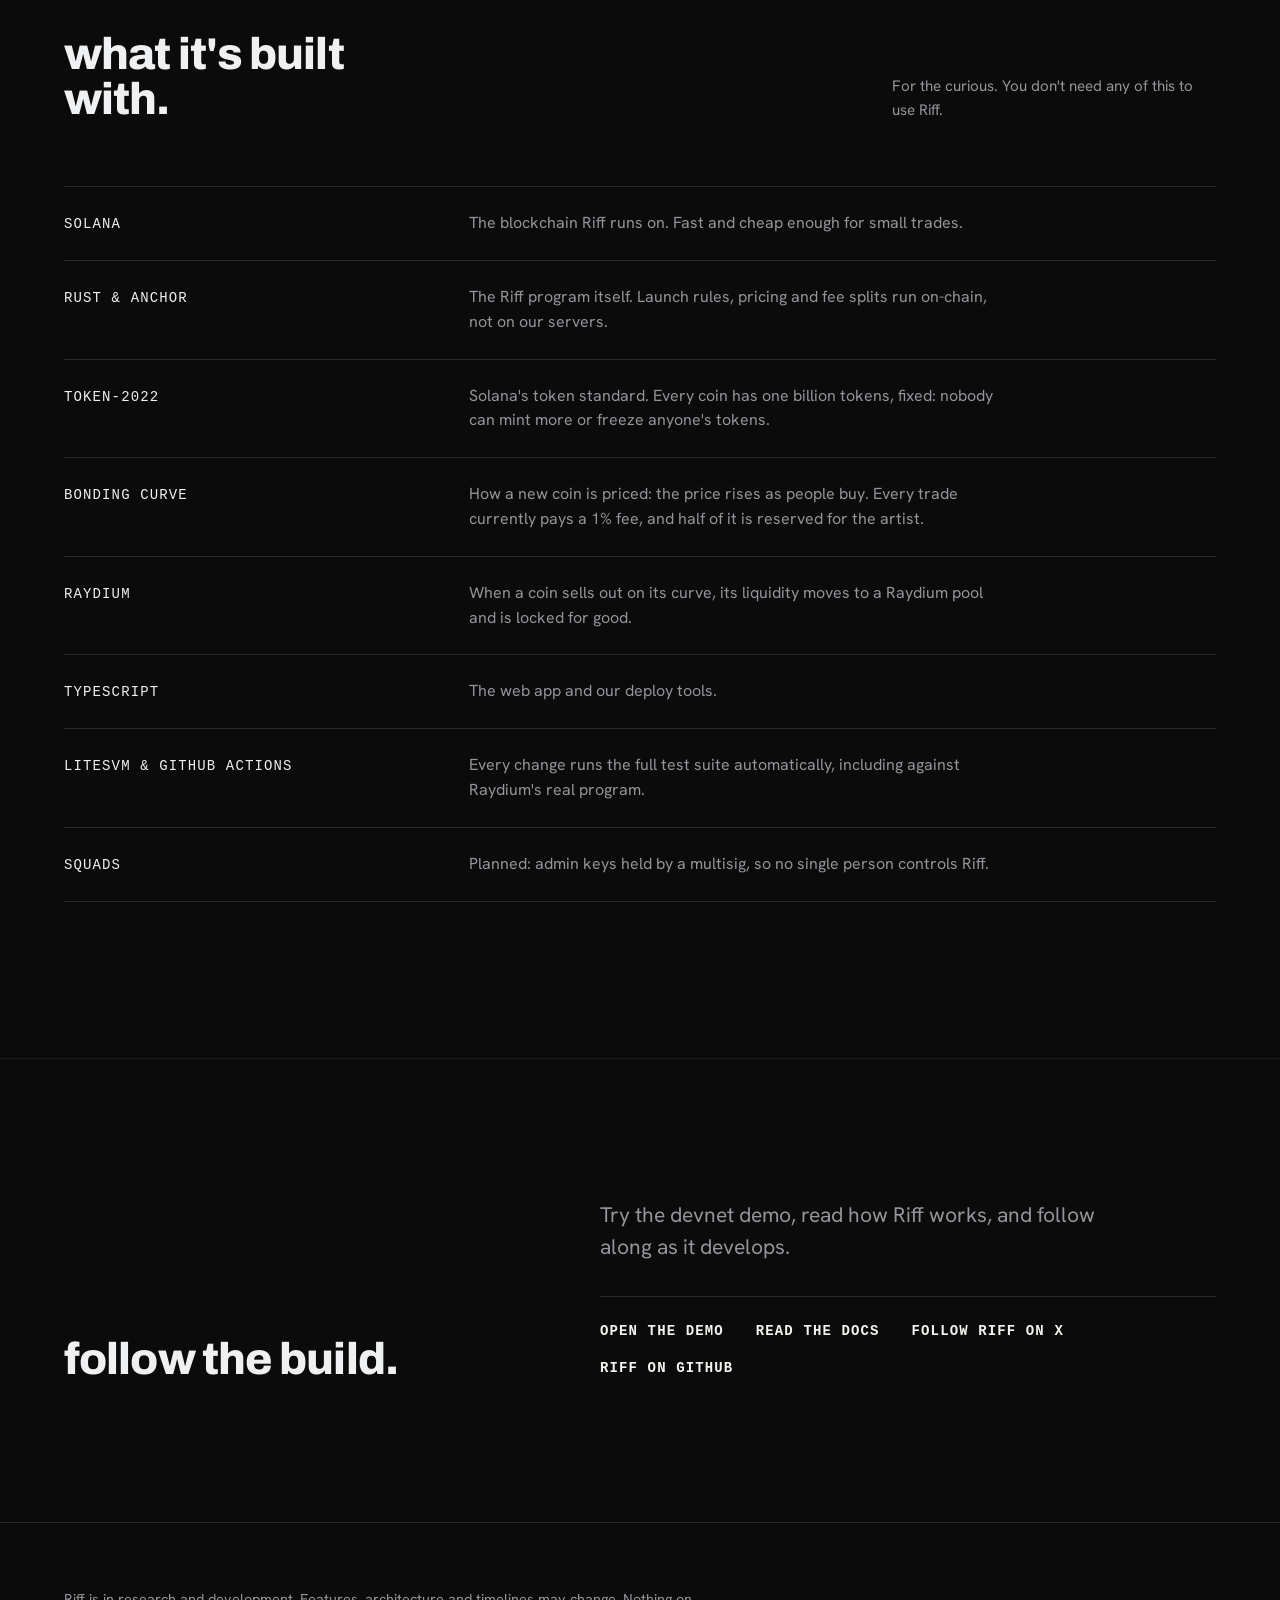
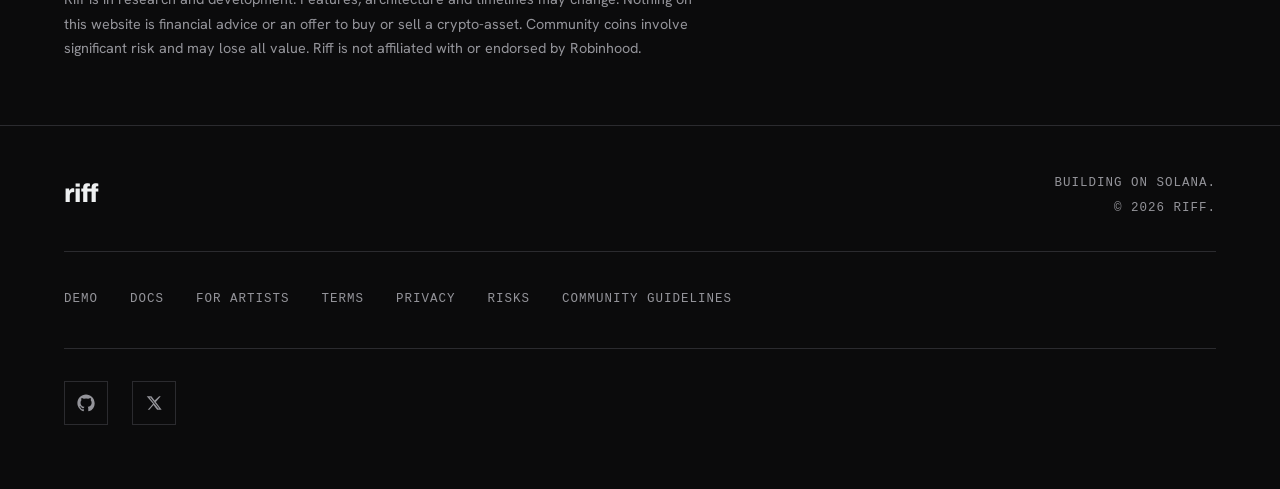
==== commit ba1313b1: "Link the devnet demo, docs and legal pages; update progress" ====
--- a/index.html
+++ b/index.html
@@ -58,6 +58,8 @@
   <p class="header-notice"><strong class="notice-label">notice</strong> Riff has not launched a token. Official launches are only announced by <a class="notice-link" href="https://x.com/useRiffPad" target="_blank" rel="noopener noreferrer">@useRiffPad</a>.</p>
   <nav aria-label="Primary">
     <ul class="nav-links">
+      <li><a href="https://riff-gold-nu.vercel.app/" target="_blank" rel="noopener noreferrer">demo</a></li>
+      <li><a href="https://riff-gold-nu.vercel.app/docs" target="_blank" rel="noopener noreferrer">docs</a></li>
       <li><a href="#roadmap">roadmap</a></li>
       <li>
         <a href="https://github.com/use-riff" target="_blank" rel="noopener noreferrer" aria-label="GitHub">
@@ -86,12 +88,13 @@
         <p class="hero-statement">community coins for music.</p>
         <p class="hero-lead">A launch protocol exploring fairer launches, artist fee sharing and music-charity fallback.</p>
         <div class="hero-actions">
-          <a class="btn" href="#roadmap">view the roadmap</a>
-          <a class="text-link" href="https://x.com/useRiffPad" target="_blank" rel="noopener noreferrer">follow development on x</a>
+          <a class="btn" href="https://riff-gold-nu.vercel.app/" target="_blank" rel="noopener noreferrer">try the devnet demo</a>
+          <a class="text-link" href="https://riff-gold-nu.vercel.app/docs" target="_blank" rel="noopener noreferrer">read the docs</a>
+          <a class="text-link" href="#roadmap">view the roadmap</a>
         </div>
         <div class="hero-status-row">
           <span class="status is-live"><i class="dot" aria-hidden="true"></i>currently building on solana</span>
-          <span class="status"><i class="dot" aria-hidden="true"></i>testing on devnet</span>
+          <span class="status"><i class="dot" aria-hidden="true"></i>public demo on devnet</span>
         </div>
       </div>
 
@@ -206,15 +209,15 @@
           <h3>tested</h3>
           <p>Close to a hundred automated tests check every rule, including tests that try to break Riff the way an attacker would.</p>
         </div>
+        <div class="signal-step is-done">
+          <span class="signal-num">03 — live</span>
+          <h3>the app</h3>
+          <p>A <a class="text-link" href="https://riff-gold-nu.vercel.app/" target="_blank" rel="noopener noreferrer">public demo</a> on Solana devnet. Anyone can launch and trade test coins, and artists can claim theirs and see how to turn earnings into cash.</p>
+        </div>
         <div class="signal-step">
-          <span class="signal-num">03 — running</span>
-          <h3>on devnet</h3>
-          <p>Riff runs on Solana devnet, a test network where nothing costs real money.</p>
-        </div>
-        <div class="signal-step">
-          <span class="signal-num">04 — next</span>
-          <h3>the app</h3>
-          <p>A website to launch and trade test coins, so anyone can try Riff before real money is involved.</p>
+          <span class="signal-num">04 — building</span>
+          <h3>artist safety</h3>
+          <p>Artists prove who they are by signing in with their official channel. Coins for AI artists are refused, and coins for artists who have passed away are only made with their estate.</p>
         </div>
       </div>
 
@@ -255,8 +258,8 @@
           <div class="roadmap-num">03</div>
           <div class="roadmap-body">
             <h3>public testnet</h3>
-            <p>Riff is running on Solana devnet. Next is a web app so the community can test it and tell us what to improve.</p>
-            <span class="status is-live"><i class="dot" aria-hidden="true"></i>building</span>
+            <p>Riff is running on Solana devnet with a public web app, full documentation and draft legal terms. The community can test it and tell us what to improve.</p>
+            <span class="status is-live"><i class="dot" aria-hidden="true"></i>live</span>
           </div>
         </div>
 
@@ -330,7 +333,7 @@
         </div>
         <div class="stack-row">
           <dt>typescript</dt>
-          <dd>Our deploy tools today, and the web app we're building next.</dd>
+          <dd>The web app and our deploy tools.</dd>
         </div>
         <div class="stack-row">
           <dt>litesvm &amp; github actions</dt>
@@ -349,10 +352,11 @@
     <div class="container">
       <h2>follow the build.</h2>
       <div class="updates-body">
-        <p>Roadmap progress and launch details will be shared as Riff develops.</p>
+        <p>Try the devnet demo, read how Riff works, and follow along as it develops.</p>
         <div class="updates-links">
+          <a class="text-link" href="https://riff-gold-nu.vercel.app/" target="_blank" rel="noopener noreferrer">open the demo</a>
+          <a class="text-link" href="https://riff-gold-nu.vercel.app/docs" target="_blank" rel="noopener noreferrer">read the docs</a>
           <a class="text-link" href="https://x.com/useRiffPad" target="_blank" rel="noopener noreferrer">follow riff on x</a>
-          <a class="text-link" href="#roadmap">read the roadmap</a>
           <a class="text-link" href="https://github.com/use-riff" target="_blank" rel="noopener noreferrer">riff on github</a>
         </div>
       </div>
@@ -377,6 +381,15 @@
         <span>&copy; 2026 riff.</span>
       </div>
     </div>
+    <nav class="footer-nav" aria-label="Footer">
+      <a href="https://riff-gold-nu.vercel.app/" target="_blank" rel="noopener noreferrer">demo</a>
+      <a href="https://riff-gold-nu.vercel.app/docs" target="_blank" rel="noopener noreferrer">docs</a>
+      <a href="https://riff-gold-nu.vercel.app/docs/for-artists" target="_blank" rel="noopener noreferrer">for artists</a>
+      <a href="https://riff-gold-nu.vercel.app/legal/terms" target="_blank" rel="noopener noreferrer">terms</a>
+      <a href="https://riff-gold-nu.vercel.app/legal/privacy" target="_blank" rel="noopener noreferrer">privacy</a>
+      <a href="https://riff-gold-nu.vercel.app/legal/risks" target="_blank" rel="noopener noreferrer">risks</a>
+      <a href="https://riff-gold-nu.vercel.app/legal/guidelines" target="_blank" rel="noopener noreferrer">community guidelines</a>
+    </nav>
     <div class="footer-links">
       <a href="https://github.com/use-riff" target="_blank" rel="noopener noreferrer" aria-label="Riff on GitHub">
         <svg viewBox="0 0 24 24" fill="currentColor" aria-hidden="true"><path d="M12 .5C5.73.5.5 5.73.5 12c0 5.1 3.29 9.4 7.86 10.94.57.1.78-.25.78-.55v-2.17c-3.2.7-3.87-1.35-3.87-1.35-.53-1.34-1.3-1.7-1.3-1.7-1.06-.72.08-.71.08-.71 1.17.08 1.78 1.2 1.78 1.2 1.04 1.78 2.73 1.27 3.4.97.1-.75.4-1.27.73-1.56-2.55-.29-5.23-1.28-5.23-5.69 0-1.26.45-2.29 1.19-3.09-.12-.29-.52-1.46.11-3.05 0 0 .97-.31 3.18 1.18a11 11 0 0 1 5.79 0c2.2-1.49 3.17-1.18 3.17-1.18.64 1.59.24 2.76.12 3.05.74.8 1.19 1.83 1.19 3.09 0 4.42-2.69 5.4-5.25 5.68.42.36.78 1.07.78 2.16v3.2c0 .31.21.66.79.55A10.52 10.52 0 0 0 23.5 12C23.5 5.73 18.27.5 12 .5z"/></svg>
--- a/style.css
+++ b/style.css
@@ -778,6 +778,26 @@
   gap:6px;
   text-align:right;
 }
+.footer-nav{
+  display:flex;
+  flex-wrap:wrap;
+  gap:var(--sp-3) var(--sp-6);
+  margin-top:var(--sp-6);
+  padding-top:var(--sp-6);
+  border-top:1px solid var(--c-graphite-2);
+}
+.footer-nav a{
+  font-family:var(--font-mono);
+  font-size:12.5px;
+  text-transform:uppercase;
+  letter-spacing:0.08em;
+  color:var(--c-muted);
+  text-decoration:none;
+  min-height:32px;
+  display:inline-flex;
+  align-items:center;
+}
+.footer-nav a:hover, .footer-nav a:focus-visible{color:var(--c-silver-bright);}
 .footer-links{
   display:flex;
   gap:var(--sp-5);
